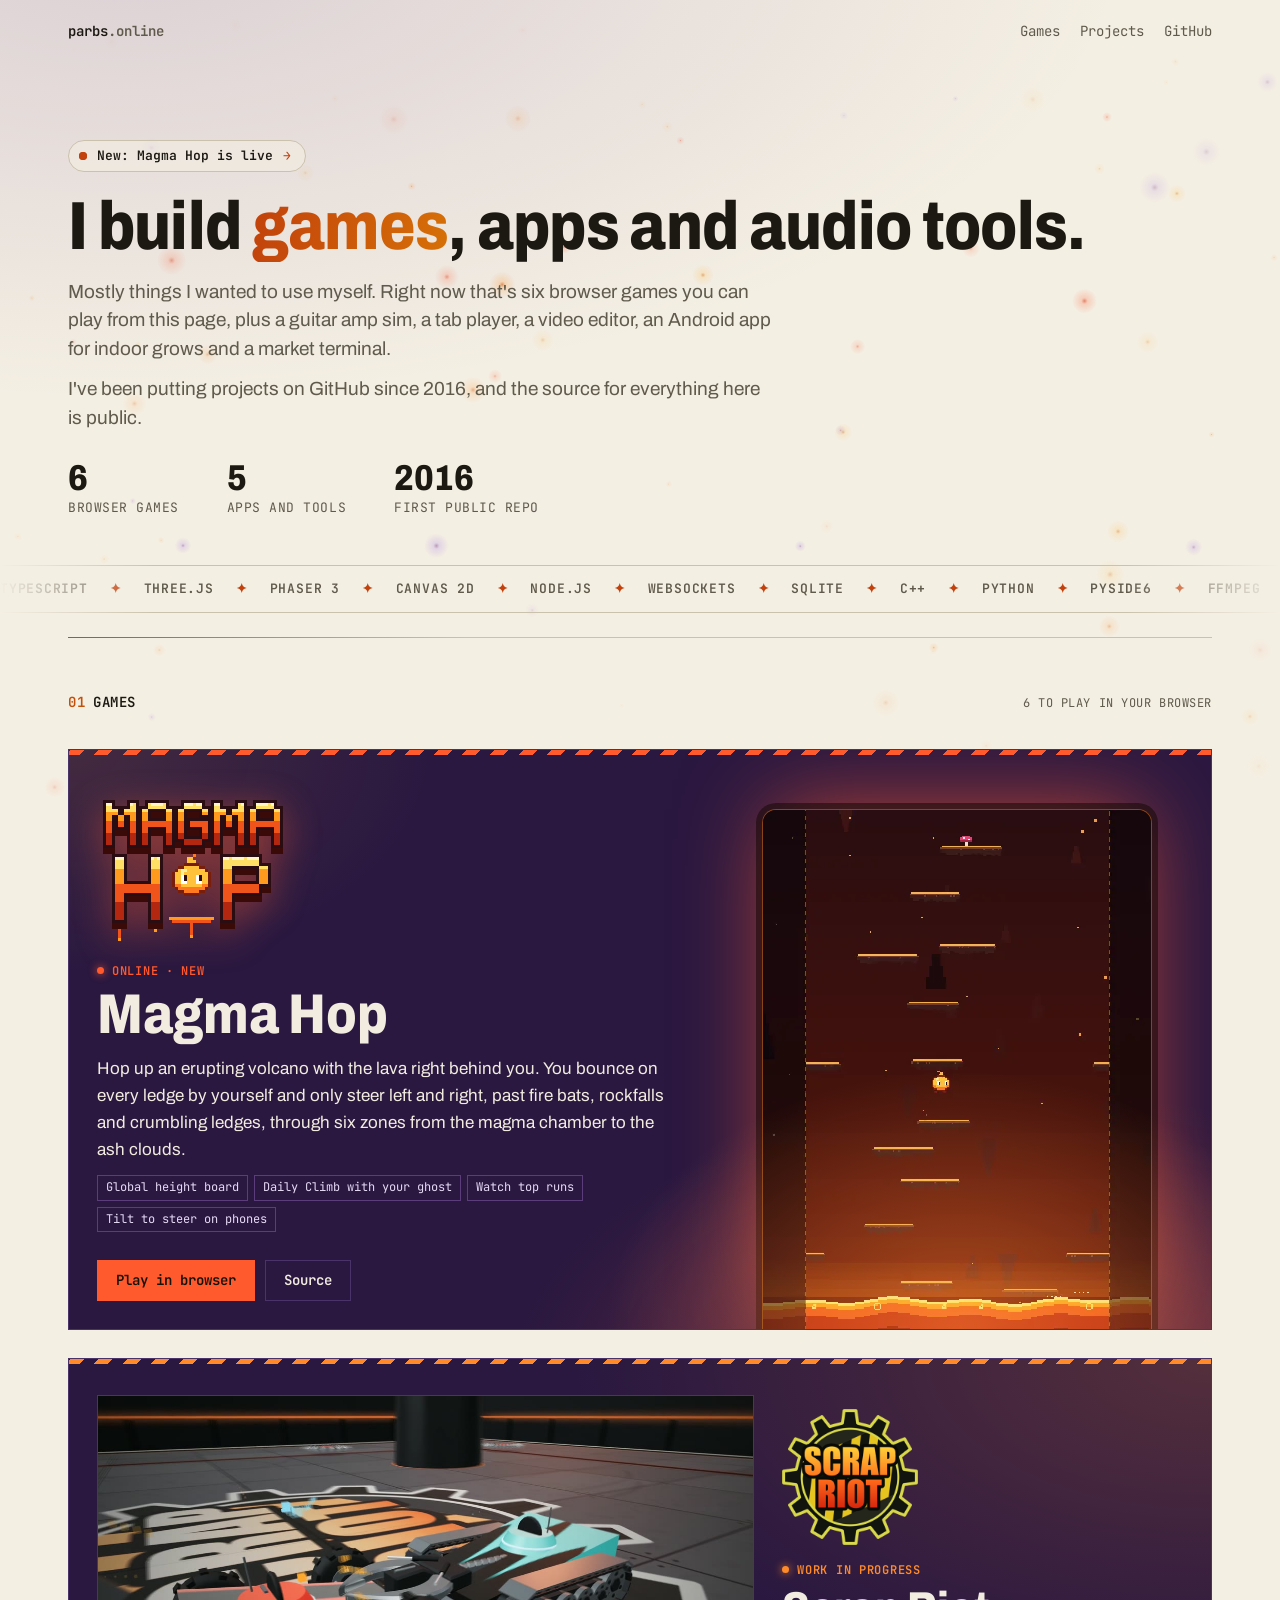
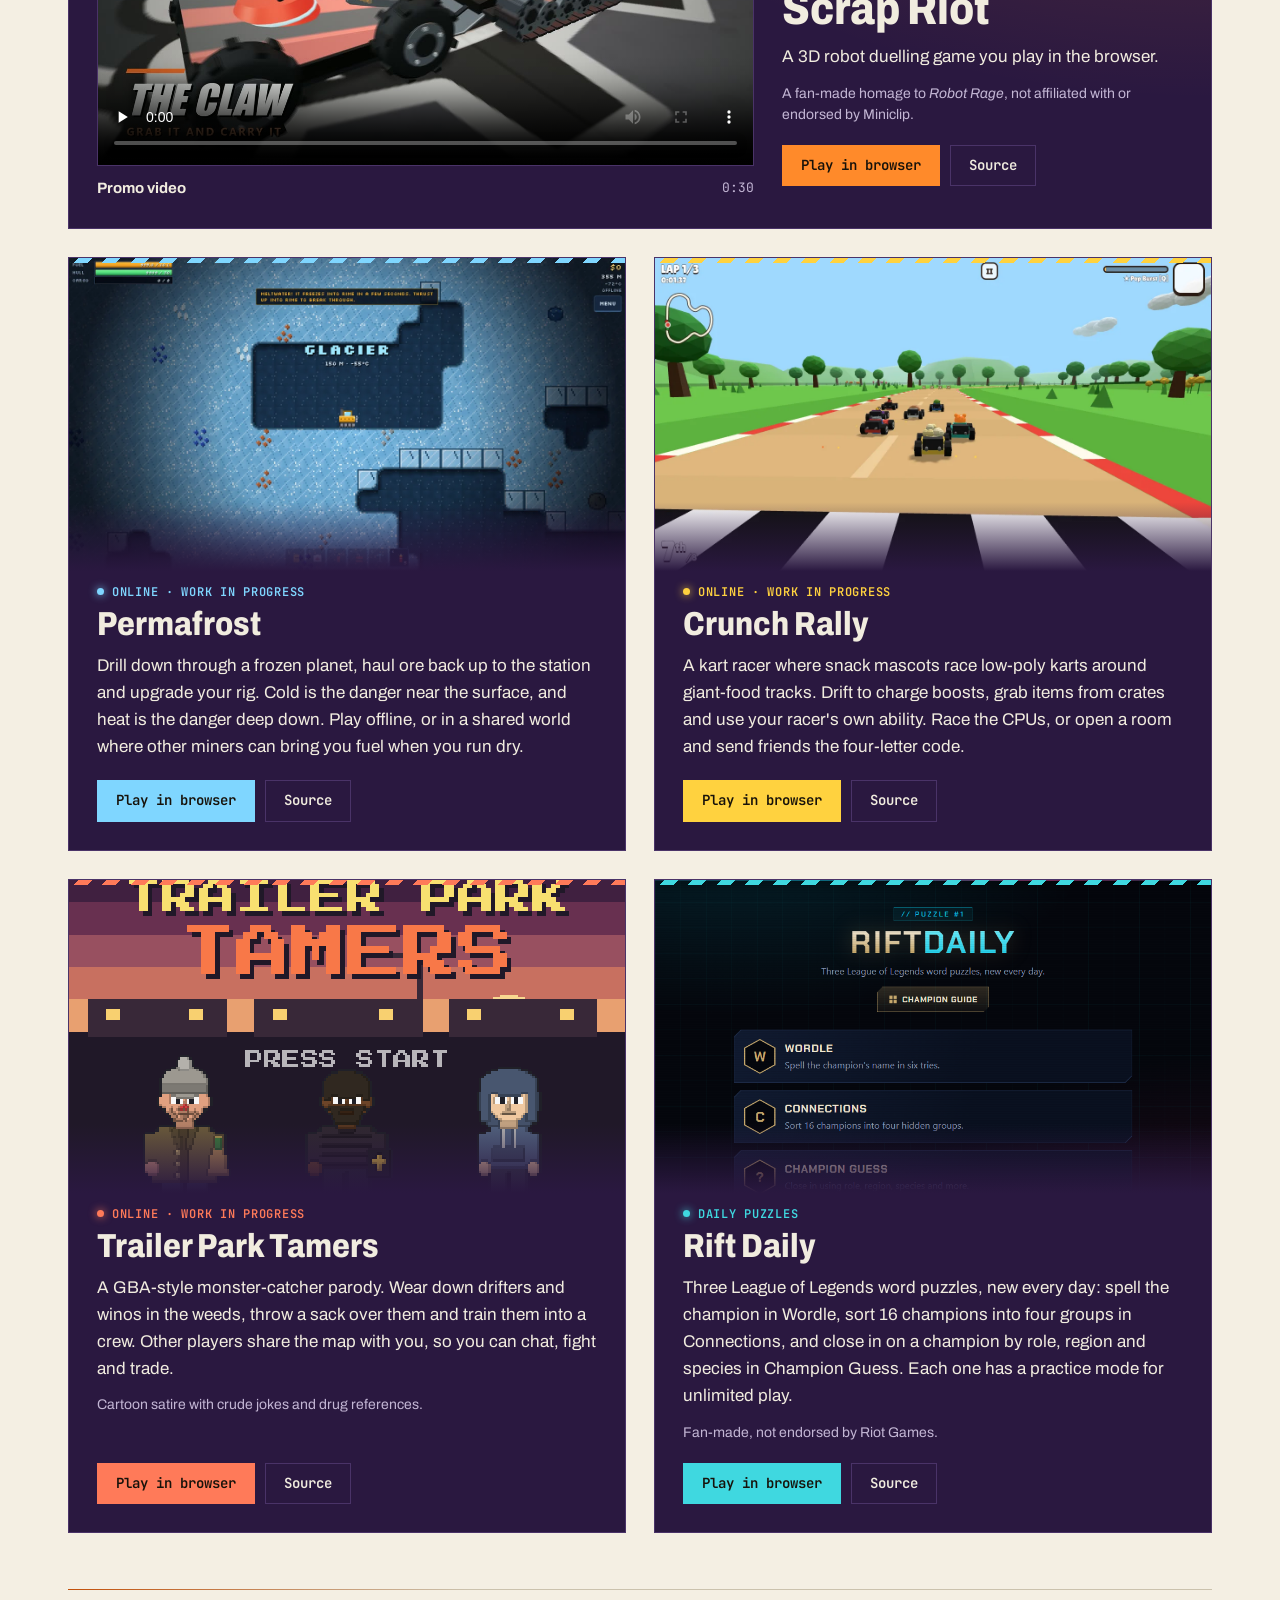
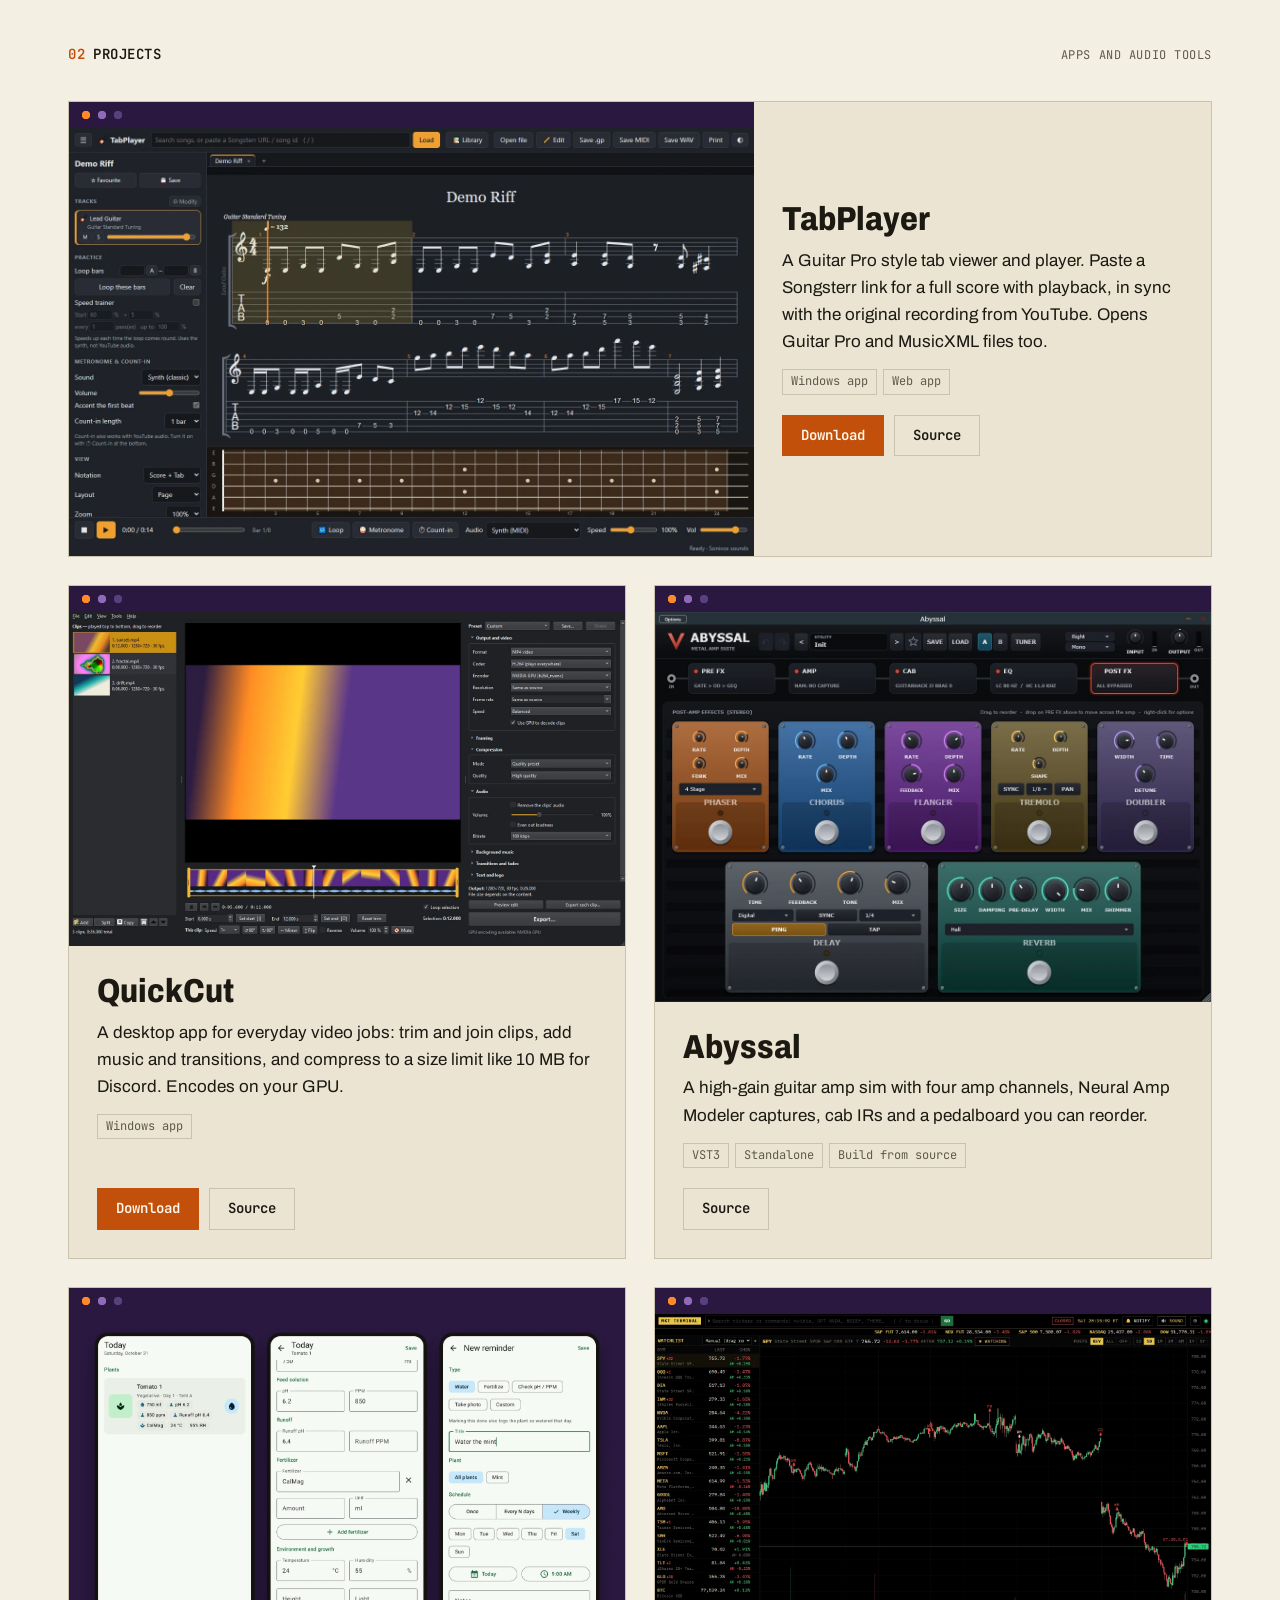
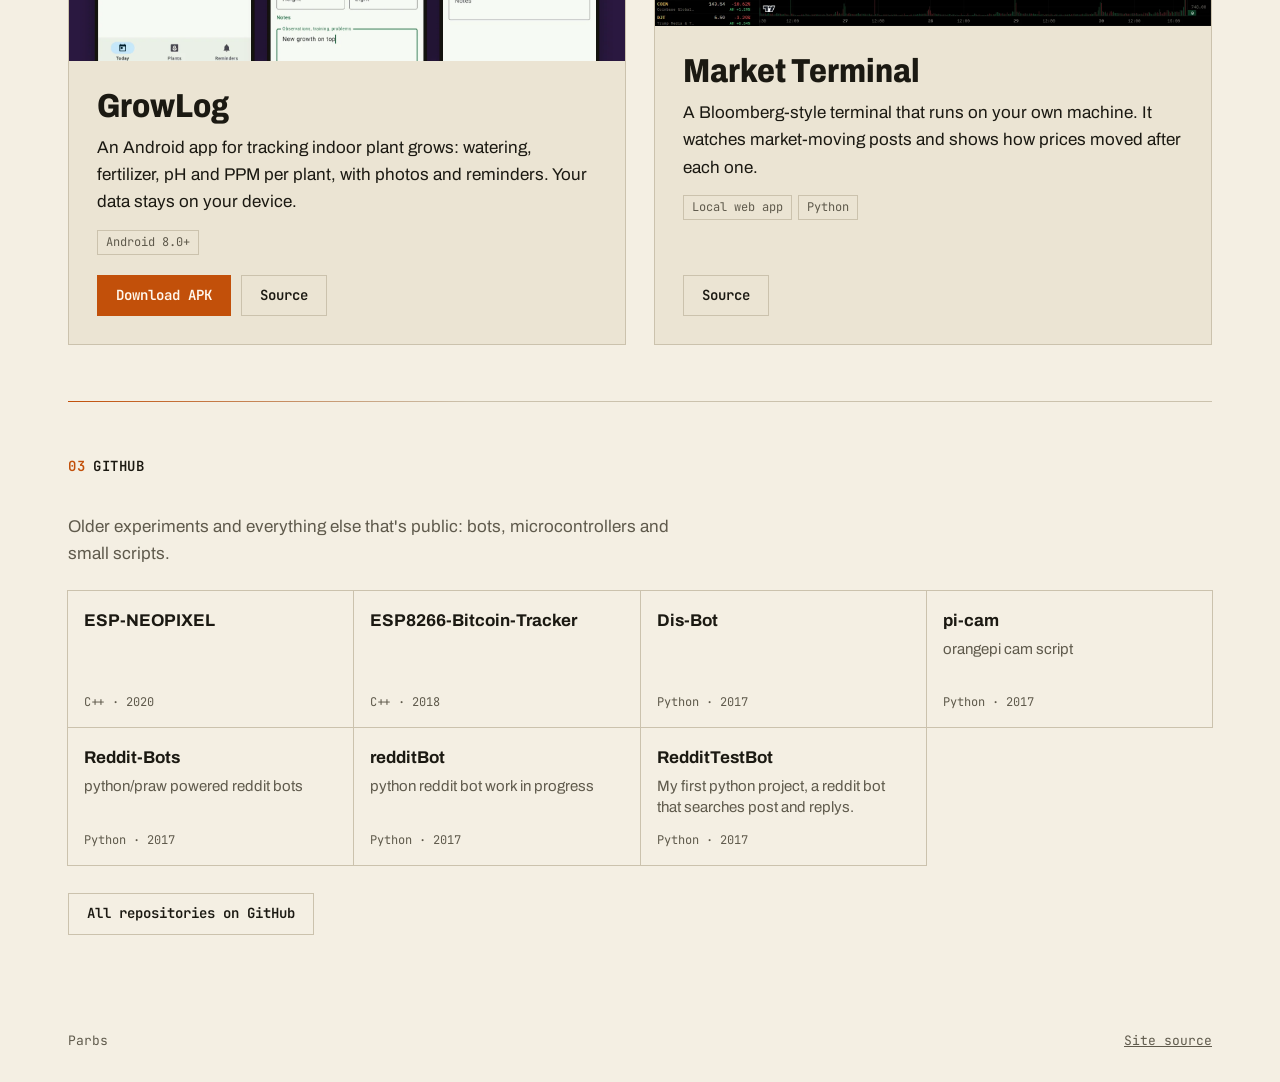
==== site/index.html @ 8ea0af1a "Lead with Magma Hop and add a motion layer across the site Magma Hop is now the wide lead card, with" ====
<!doctype html>
<html lang="en">
<head>
  <meta charset="utf-8">
  <meta name="viewport" content="width=device-width, initial-scale=1">
  <title>Parbs</title>
  <meta name="description" content="Games, apps and audio tools by Parbs, with the source on GitHub.">
  <link rel="canonical" href="https://parbs.online/">
  <meta property="og:title" content="Parbs">
  <meta property="og:description" content="Games, apps and audio tools, with the source on GitHub.">
  <meta property="og:url" content="https://parbs.online/">
  <meta property="og:type" content="website">
  <meta name="theme-color" content="#14130f">
  <link rel="icon" href="favicon.svg" type="image/svg+xml">
  <link rel="preconnect" href="https://fonts.googleapis.com">
  <link rel="preconnect" href="https://fonts.gstatic.com" crossorigin>
  <link rel="stylesheet" href="https://fonts.googleapis.com/css2?family=Archivo:wdth,wght@75..125,400..900&family=JetBrains+Mono:wght@400;600&display=swap">
  <link rel="stylesheet" href="styles.css?v=8">
</head>
<body>
  <a class="skip" href="#main">Skip to content</a>
  <div class="progress" aria-hidden="true"></div>
  <canvas class="embers" aria-hidden="true"></canvas>

  <header class="top">
    <div class="top-in">
      <a class="wordmark" href="#main">parbs<span>.online</span></a>
      <nav aria-label="Sections">
        <a href="#games">Games</a>
        <a href="#projects">Projects</a>
        <a href="#github">GitHub</a>
      </nav>
    </div>
  </header>

  <main id="main">
    <section class="hero">
      <a class="eyebrow" href="#magma-hop"><span class="pulse"></span>New: Magma Hop is live <span class="arrow">&rarr;</span></a>
      <h1 class="split">I build <em>games</em>, apps and audio tools.</h1>
      <p>Mostly things I wanted to use myself. Right now that's six browser games you can play from this page, plus a guitar amp sim, a tab player, a video editor, an Android app for indoor grows and a market terminal.</p>
      <p>I've been putting projects on GitHub since 2016, and the source for everything here is public.</p>
      <ul class="stats">
        <li><b data-count="6">6</b> browser games</li>
        <li><b data-count="5">5</b> apps and tools</li>
        <li><b data-count="2016" data-from="2006">2016</b> first public repo</li>
      </ul>
    </section>

    <div class="marquee" aria-hidden="true">
      <div class="track">
        <span>TypeScript</span><span>Three.js</span><span>Phaser 3</span><span>Canvas 2D</span><span>Node.js</span><span>WebSockets</span><span>SQLite</span><span>C++</span><span>Python</span><span>PySide6</span><span>FFmpeg</span><span>Kotlin</span><span>Android</span><span>Docker</span>
        <span>TypeScript</span><span>Three.js</span><span>Phaser 3</span><span>Canvas 2D</span><span>Node.js</span><span>WebSockets</span><span>SQLite</span><span>C++</span><span>Python</span><span>PySide6</span><span>FFmpeg</span><span>Kotlin</span><span>Android</span><span>Docker</span>
      </div>
    </div>

    <section id="games" class="section">
      <h2 class="label"><span>01</span> Games <small>6 to play in your browser</small></h2>

      <div class="game-grid">
        <article id="magma-hop" class="game feature lead" style="--c: #ff5a2e">
          <div class="game-body">
            <img class="feature-logo pixel" src="assets/magma-hop-logo.png?v=1" width="64" height="50" alt="Magma Hop logo">
            <p class="tag">Online · New</p>
            <h3>Magma Hop</h3>
            <p>Hop up an erupting volcano with the lava right behind you. You bounce on every ledge by yourself and only steer left and right, past fire bats, rockfalls and crumbling ledges, through six zones from the magma chamber to the ash clouds.</p>
            <ul class="chips"><li>Global height board</li><li>Daily Climb with your ghost</li><li>Watch top runs</li><li>Tilt to steer on phones</li></ul>
            <div class="actions">
              <a class="button primary" href="https://magmahop.parbs.online/">Play in browser</a>
              <a class="button" href="https://github.com/nparbs/magma-hop">Source</a>
            </div>
          </div>
          <a class="stage" href="https://magmahop.parbs.online/" tabindex="-1" aria-hidden="true">
            <video class="pixel" muted loop playsinline autoplay preload="metadata" poster="assets/magma-hop-loop-poster.webp?v=1" width="540" height="720">
              <source src="assets/magma-hop-loop.mp4?v=1" type="video/mp4">
            </video>
            <i></i><i></i><i></i><i></i><i></i><i></i><i></i><i></i>
            <span class="play">Play</span>
          </a>
        </article>

        <article class="game feature alt" style="--c: #ff8a2a">
          <figure class="video">
            <video controls preload="none" playsinline poster="assets/scrap-riot-trailer-poster.jpg?v=3" width="1280" height="720">
              <source src="assets/scrap-riot-trailer.mp4?v=3" type="video/mp4">
              <a href="assets/scrap-riot-trailer.mp4?v=3">Download the Scrap Riot promo video</a>
            </video>
            <figcaption><strong>Promo video</strong> <span>0:30</span></figcaption>
          </figure>
          <div class="game-body">
            <img class="feature-logo" src="assets/scrap-riot-logo.png" width="360" height="360" alt="Scrap Riot logo">
            <p class="tag">Work in progress</p>
            <h3>Scrap Riot</h3>
            <p>A 3D robot duelling game you play in the browser.</p>
            <p class="note">A fan-made homage to <em>Robot Rage</em>, not affiliated with or endorsed by Miniclip.</p>
            <div class="actions">
              <a class="button primary" href="https://nparbs.github.io/scrap-riot/">Play in browser</a>
              <a class="button" href="https://github.com/nparbs/scrap-riot">Source</a>
            </div>
          </div>
        </article>

        <article class="game" style="--c: #7fd6ff">
          <a class="game-shot" href="https://permafrost.parbs.online/" tabindex="-1" aria-hidden="true">
            <img src="assets/permafrost.webp?v=1" width="1280" height="720" loading="lazy" alt="Permafrost: a small yellow drilling rig in a tunnel it has cut through blue glacier ice, with ore deposits and cracked ice blocks around it.">
            <span class="play">Play</span>
          </a>
          <div class="game-body">
            <p class="tag">Online · Work in progress</p>
            <h3>Permafrost</h3>
            <p>Drill down through a frozen planet, haul ore back up to the station and upgrade your rig. Cold is the danger near the surface, and heat is the danger deep down. Play offline, or in a shared world where other miners can bring you fuel when you run dry.</p>
            <div class="actions">
              <a class="button primary" href="https://permafrost.parbs.online/">Play in browser</a>
              <a class="button" href="https://github.com/nparbs/permafrost">Source</a>
            </div>
          </div>
        </article>

        <article class="game" style="--c: #ffd23f">
          <a class="game-shot" href="https://crunch.parbs.online/" tabindex="-1" aria-hidden="true">
            <img src="assets/crunch-rally.webp?v=1" width="1280" height="720" loading="lazy" alt="Crunch Rally: low-poly karts driven by snack mascots leaving the start line on a track through a green park.">
            <span class="play">Play</span>
          </a>
          <div class="game-body">
            <p class="tag">Online · Work in progress</p>
            <h3>Crunch Rally</h3>
            <p>A kart racer where snack mascots race low-poly karts around giant-food tracks. Drift to charge boosts, grab items from crates and use your racer's own ability. Race the CPUs, or open a room and send friends the four-letter code.</p>
            <div class="actions">
              <a class="button primary" href="https://crunch.parbs.online/">Play in browser</a>
              <a class="button" href="https://github.com/nparbs/crunch-rally">Source</a>
            </div>
          </div>
        </article>

        <article class="game" style="--c: #ff7a59">
          <a class="game-shot" href="https://tpt.parbs.online/" tabindex="-1" aria-hidden="true">
            <img class="pixel" src="assets/trailer-park-tamers.png?v=1" width="960" height="592" loading="lazy" alt="Trailer Park Tamers title screen: pixel-art lettering over a row of trailers at sunset, with three drifters standing below.">
            <span class="play">Play</span>
          </a>
          <div class="game-body">
            <p class="tag">Online · Work in progress</p>
            <h3>Trailer Park Tamers</h3>
            <p>A GBA-style monster-catcher parody. Wear down drifters and winos in the weeds, throw a sack over them and train them into a crew. Other players share the map with you, so you can chat, fight and trade.</p>
            <p class="note">Cartoon satire with crude jokes and drug references.</p>
            <div class="actions">
              <a class="button primary" href="https://tpt.parbs.online/">Play in browser</a>
              <a class="button" href="https://github.com/nparbs/trailer-park-tamers">Source</a>
            </div>
          </div>
        </article>

        <article class="game" style="--c: #3fd8e0">
          <a class="game-shot" href="https://lol.parbs.online/" tabindex="-1" aria-hidden="true">
            <img src="assets/rift-daily.png?v=1" width="960" height="640" loading="lazy" alt="Rift Daily home screen: gold and cyan Rift Daily title above three cards for Wordle, Connections and Champion Guess.">
            <span class="play">Play</span>
          </a>
          <div class="game-body">
            <p class="tag">Daily puzzles</p>
            <h3>Rift Daily</h3>
            <p>Three League of Legends word puzzles, new every day: spell the champion in Wordle, sort 16 champions into four groups in Connections, and close in on a champion by role, region and species in Champion Guess. Each one has a practice mode for unlimited play.</p>
            <p class="note">Fan-made, not endorsed by Riot Games.</p>
            <div class="actions">
              <a class="button primary" href="https://lol.parbs.online/">Play in browser</a>
              <a class="button" href="https://github.com/nparbs/rift-daily">Source</a>
            </div>
          </div>
        </article>
      </div>
    </section>

    <section id="projects" class="section">
      <h2 class="label"><span>02</span> Projects <small>Apps and audio tools</small></h2>

      <div class="project-grid">
        <article class="project feature">
          <div class="project-media">
            <img src="assets/tabplayer.webp" width="1440" height="900" loading="lazy" alt="TabPlayer showing a riff as standard notation and tablature, with practice controls and a fretboard.">
          </div>
          <div class="project-body">
            <h3>TabPlayer</h3>
            <p>A Guitar Pro style tab viewer and player. Paste a Songsterr link for a full score with playback, in sync with the original recording from YouTube. Opens Guitar Pro and MusicXML files too.</p>
            <ul class="chips"><li>Windows app</li><li>Web app</li></ul>
            <div class="actions">
              <a class="button primary" href="https://github.com/nparbs/tabplayer/releases/latest">Download</a>
              <a class="button" href="https://github.com/nparbs/tabplayer">Source</a>
            </div>
          </div>
        </article>

        <article class="project">
          <div class="project-media">
            <img src="assets/quickcut.webp" width="1500" height="900" loading="lazy" alt="QuickCut with three clips, a video preview, a filmstrip timeline with audio waveform, and export settings.">
          </div>
          <div class="project-body">
            <h3>QuickCut</h3>
            <p>A desktop app for everyday video jobs: trim and join clips, add music and transitions, and compress to a size limit like 10 MB for Discord. Encodes on your GPU.</p>
            <ul class="chips"><li>Windows app</li></ul>
            <div class="actions">
              <a class="button primary" href="https://github.com/nparbs/QuickCut/releases/latest">Download</a>
              <a class="button" href="https://github.com/nparbs/QuickCut">Source</a>
            </div>
          </div>
        </article>

        <article class="project">
          <div class="project-media">
            <img src="assets/abyssal.webp" width="1182" height="828" loading="lazy" alt="Abyssal's post-amp effects page, with colorful pedals for phaser, chorus, flanger, tremolo, doubler, delay and reverb.">
          </div>
          <div class="project-body">
            <h3>Abyssal</h3>
            <p>A high-gain guitar amp sim with four amp channels, Neural Amp Modeler captures, cab IRs and a pedalboard you can reorder.</p>
            <ul class="chips"><li>VST3</li><li>Standalone</li><li>Build from source</li></ul>
            <div class="actions">
              <a class="button" href="https://github.com/nparbs/Abyssal">Source</a>
            </div>
          </div>
        </article>

        <article class="project">
          <div class="project-media">
            <img src="assets/growlog.webp" width="1600" height="1000" loading="lazy" alt="Three GrowLog screens: today's plants, a daily log with pH, PPM and fertilizer, and a new reminder.">
          </div>
          <div class="project-body">
            <h3>GrowLog</h3>
            <p>An Android app for tracking indoor plant grows: watering, fertilizer, pH and PPM per plant, with photos and reminders. Your data stays on your device.</p>
            <ul class="chips"><li>Android 8.0+</li></ul>
            <div class="actions">
              <a class="button primary" href="https://github.com/nparbs/GrowLog/releases/latest">Download APK</a>
              <a class="button" href="https://github.com/nparbs/GrowLog">Source</a>
            </div>
          </div>
        </article>

        <article class="project">
          <div class="project-media">
            <img src="assets/market-terminal.webp" width="1600" height="900" loading="lazy" alt="Market Terminal with a watchlist of live quotes beside a candlestick chart marked where market-moving posts landed.">
          </div>
          <div class="project-body">
            <h3>Market Terminal</h3>
            <p>A Bloomberg-style terminal that runs on your own machine. It watches market-moving posts and shows how prices moved after each one.</p>
            <ul class="chips"><li>Local web app</li><li>Python</li></ul>
            <div class="actions">
              <a class="button" href="https://github.com/nparbs/market-terminal">Source</a>
            </div>
          </div>
        </article>
      </div>
    </section>

    <section id="github" class="section">
      <h2 class="label"><span>03</span> GitHub</h2>
      <p class="intro">Older experiments and everything else that's public: bots, microcontrollers and small scripts.</p>
      <ul class="repos" id="repos"></ul>
      <a class="button" href="https://github.com/nparbs">All repositories on GitHub</a>
    </section>
  </main>

  <footer class="bottom">
    <span>Parbs</span>
    <a href="https://github.com/nparbs/parbs.online">Site source</a>
  </footer>

  <script src="main.js?v=3" defer></script>
</body>
</html>
---- site/styles.css ----
:root {
  color-scheme: dark;
  --bg: #14130f;
  --surface: #1e1c17;
  --line: #38342b;
  --text: #f1ecdf;
  --muted: #a9a292;
  --accent: #ff8a2a;
  --on-accent: #17120a;
  --purple: #2a1840;
  --purple-tint: #241533;
  --purple-glow: rgba(88, 44, 135, 0.34);
  --hot-1: #ff5a2e;
  --hot-2: #ffb13d;
  --header-bg: rgba(20, 19, 15, 0.72);
  --gutter: clamp(16px, 4vw, 48px);
  --pad: clamp(18px, 2.4vw, 28px);
  --ease-out: cubic-bezier(0.2, 0.7, 0.2, 1);
  --mono: 'JetBrains Mono', ui-monospace, Consolas, monospace;
}

@media (prefers-color-scheme: light) {
  :root {
    color-scheme: light;
    --bg: #f4efe3;
    --surface: #ebe4d3;
    --line: #cbc2ad;
    --text: #1b1912;
    --muted: #5f5a4c;
    --accent: #c2500a;
    --on-accent: #fff8ee;
    --purple-tint: #eadff3;
    --purple-glow: rgba(88, 44, 135, 0.16);
    --hot-1: #c2410c;
    --hot-2: #d97706;
    --header-bg: rgba(244, 239, 227, 0.78);
  }
}

*, *::before, *::after { box-sizing: border-box; }

html { scroll-behavior: smooth; scroll-padding-top: 72px; }

body {
  margin: 0;
  overflow-x: clip;
  background: radial-gradient(1000px 460px at 10% -60px, var(--purple-glow), transparent) no-repeat var(--bg);
  color: var(--text);
  font: 400 1.0625rem/1.6 Archivo, system-ui, sans-serif;
}

::selection { background: #582c87; color: #fff; }

img, video { display: block; max-width: 100%; height: auto; }
.pixel { image-rendering: pixelated; }

a { color: inherit; }

:focus-visible { outline: 2px solid var(--accent); outline-offset: 3px; }

.skip {
  position: absolute;
  z-index: 100;
  left: -999px;
  top: 8px;
  padding: 8px 12px;
  background: var(--accent);
  color: var(--on-accent);
}
.skip:focus { left: 8px; }

.top-in, main, .bottom {
  position: relative;
  max-width: 1240px;
  margin-inline: auto;
  padding-inline: var(--gutter);
}

/* Reading progress along the very top (main.js sets --p). */
.progress {
  position: fixed;
  inset: 0 0 auto;
  z-index: 60;
  height: 3px;
  background: linear-gradient(90deg, var(--purple-glow), var(--hot-1), var(--hot-2));
  transform: scaleX(var(--p, 0));
  transform-origin: left;
  pointer-events: none;
}

/* Rising embers behind the top of the page (drawn by main.js). */
.embers {
  position: absolute;
  inset: 0 0 auto;
  width: 100%;
  height: min(100vh, 980px);
  pointer-events: none;
  -webkit-mask-image: linear-gradient(#000 50%, transparent);
  mask-image: linear-gradient(#000 50%, transparent);
}

/* Header sticks and frosts over once you scroll (main.js adds .scrolled). */
.top {
  position: sticky;
  top: 0;
  z-index: 50;
  border-bottom: 1px solid transparent;
  transition: background-color 0.3s ease, border-color 0.3s ease;
}
.top.scrolled {
  background: var(--header-bg);
  border-bottom-color: var(--line);
  -webkit-backdrop-filter: blur(14px) saturate(1.4);
  backdrop-filter: blur(14px) saturate(1.4);
}
.top-in {
  display: flex;
  flex-wrap: wrap;
  align-items: baseline;
  justify-content: space-between;
  gap: 8px 24px;
  padding-block: 20px;
  font-family: var(--mono);
  font-size: 0.875rem;
  transition: padding 0.3s ease;
}
.top.scrolled .top-in { padding-block: 12px; }

.wordmark { font-weight: 600; text-decoration: none; }
.wordmark span { color: var(--muted); }

.top nav { display: flex; flex-wrap: wrap; gap: 4px 20px; }
.top nav a { position: relative; color: var(--muted); text-decoration: none; transition: color 0.2s ease; }
.top nav a::after {
  content: '';
  position: absolute;
  inset: auto 0 -4px;
  height: 2px;
  background: var(--accent);
  transform: scaleX(0);
  transform-origin: left;
  transition: transform 0.35s var(--ease-out);
}
.top nav a:hover, .top nav a.active { color: var(--text); }
.top nav a:hover::after, .top nav a.active::after { transform: scaleX(1); }

/* Hero */
.hero { padding-block: clamp(32px, 6vw, 80px) clamp(28px, 4vw, 48px); }

.eyebrow {
  display: inline-flex;
  align-items: center;
  gap: 10px;
  margin-bottom: 20px;
  padding: 6px 14px 6px 10px;
  border: 1px solid var(--line);
  border-radius: 999px;
  background: color-mix(in srgb, var(--bg) 60%, transparent);
  font: 600 0.8125rem/1.4 var(--mono);
  text-decoration: none;
  transition: border-color 0.2s ease, transform 0.2s ease;
}
.eyebrow:hover { border-color: var(--hot-1); }
.eyebrow .arrow { display: inline-block; color: var(--hot-1); transition: transform 0.25s var(--ease-out); }
.eyebrow:hover .arrow { transform: translateX(4px); }
.pulse {
  position: relative;
  width: 8px;
  height: 8px;
  border-radius: 50%;
  background: var(--hot-1);
}
.pulse::after {
  content: '';
  position: absolute;
  inset: 0;
  border-radius: 50%;
  background: var(--hot-1);
  animation: ping 1.8s ease-out infinite;
}
@keyframes ping { to { transform: scale(3); opacity: 0; } }

.hero h1 {
  margin: 0 0 16px;
  font-size: clamp(2.25rem, 5.4vw, 4.25rem);
  font-weight: 800;
  font-stretch: 85%;
  line-height: 1.02;
  letter-spacing: -0.01em;
}
.hero h1 em, .hero h1 em .w {
  font-style: normal;
  background: linear-gradient(100deg, var(--hot-1), var(--hot-2) 40%, var(--hot-1) 60%, var(--hot-2)) 0 0 / 300% 100%;
  -webkit-background-clip: text;
  background-clip: text;
  color: transparent;
}
.hero h1 em { animation: shimmer 7s linear infinite; }
.hero h1 em:has(.w) { background: none; animation: none; }
@keyframes shimmer { to { background-position: -300% 0; } }

/* main.js wraps each word of .split in a .w span so they rise in one by one. */
.split .w {
  display: inline-block;
  animation: word-in 0.9s var(--ease-out) calc(var(--i) * 70ms + 80ms) backwards;
}
.split em .w {
  animation:
    word-in 0.9s var(--ease-out) calc(var(--i) * 70ms + 80ms) backwards,
    shimmer 7s linear infinite;
}
@keyframes word-in {
  from { opacity: 0; transform: translateY(0.45em) rotate(3deg); filter: blur(10px); }
}

.hero p {
  max-width: 44rem;
  margin: 0 0 12px;
  color: var(--muted);
  font-size: 1.1875rem;
  line-height: 1.5;
}

.stats {
  display: flex;
  flex-wrap: wrap;
  gap: 12px clamp(20px, 4vw, 48px);
  margin: 28px 0 0;
  padding: 0;
  list-style: none;
  color: var(--muted);
  font: 400 0.8125rem/1.3 var(--mono);
  text-transform: uppercase;
  letter-spacing: 0.04em;
}
.stats b {
  display: block;
  margin-bottom: 4px;
  color: var(--text);
  font: 800 clamp(1.75rem, 3vw, 2.25rem)/1 Archivo, system-ui, sans-serif;
  font-stretch: 85%;
  font-variant-numeric: tabular-nums;
  letter-spacing: 0;
}

/* Tech ticker, full width under the hero. */
.marquee {
  width: 100vw;
  margin-left: calc(50% - 50vw);
  margin-bottom: clamp(8px, 2vw, 24px);
  overflow: hidden;
  border-block: 1px solid var(--line);
  -webkit-mask-image: linear-gradient(90deg, transparent, #000 12%, #000 88%, transparent);
  mask-image: linear-gradient(90deg, transparent, #000 12%, #000 88%, transparent);
}
.track {
  display: flex;
  width: max-content;
  animation: scroll-x 48s linear infinite;
}
.marquee:hover .track { animation-play-state: paused; }
.track span {
  padding: 14px 0;
  color: var(--muted);
  font: 600 0.8125rem/1.4 var(--mono);
  letter-spacing: 0.06em;
  text-transform: uppercase;
  white-space: nowrap;
}
.track span::after { content: '\2726'; margin-inline: 22px; color: var(--hot-1); }
@keyframes scroll-x { to { transform: translateX(-50%); } }

/* Sections: the top rule draws itself in. */
.section { position: relative; padding-block: clamp(32px, 5vw, 56px); }
.section::before {
  content: '';
  position: absolute;
  inset: 0 0 auto;
  height: 1px;
  background: linear-gradient(90deg, var(--accent), var(--line) 35%);
  transform-origin: left;
  transition: transform 1.1s var(--ease-out);
}
.section.pending::before { transform: scaleX(0); }

.label {
  display: flex;
  flex-wrap: wrap;
  align-items: baseline;
  gap: 4px 8px;
  margin: 0 0 clamp(24px, 3vw, 36px);
  font: 600 0.875rem/1.4 var(--mono);
  letter-spacing: 0.04em;
  text-transform: uppercase;
}
.label span { color: var(--accent); }
.label small {
  margin-left: auto;
  color: var(--muted);
  font-size: 0.75rem;
  font-weight: 400;
}

h3 {
  margin: 0 0 10px;
  font-size: clamp(1.625rem, 2.6vw, 2.25rem);
  font-weight: 800;
  font-stretch: 85%;
  line-height: 1.05;
}

.game-grid, .project-grid {
  display: grid;
  grid-template-columns: repeat(2, minmax(0, 1fr));
  gap: clamp(16px, 2.2vw, 28px);
}

/* Games: one card per game, each lit in its own color (--c, set inline). */
.game {
  /* Stays dark purple in both color schemes, so its colors are fixed here. */
  --text: #f1ecdf;
  --muted: #c3b6d4;
  --line: #4a3368;
  --accent: var(--c);
  --on-accent: #17120a;
  position: relative;
  display: flex;
  flex-direction: column;
  overflow: hidden;
  background: var(--purple);
  color: var(--text);
  border: 1px solid var(--line);
  transition: transform 0.35s var(--ease-out), border-color 0.25s ease, box-shadow 0.35s ease;
}
/* Hazard stripe along the top edge, in the game's color. It marches on hover. */
.game::before {
  content: '';
  position: absolute;
  top: 0;
  left: -29px;
  right: 0;
  z-index: 3;
  height: 5px;
  background: repeating-linear-gradient(-45deg, var(--c) 0 10px, transparent 10px 20px);
}
.game:hover::before { animation: march 0.9s linear infinite; }
@keyframes march { to { transform: translateX(28.28px); } }

/* Spotlight that follows the pointer (main.js sets --mx and --my). */
.game::after, .project::after {
  content: '';
  position: absolute;
  inset: 0;
  z-index: 2;
  background: radial-gradient(520px circle at var(--mx, 50%) var(--my, 0%), color-mix(in srgb, var(--accent) 16%, transparent), transparent 60%);
  opacity: 0;
  transition: opacity 0.4s ease;
  pointer-events: none;
}
.game:hover::after, .project:hover::after { opacity: 1; }

.game:hover, .game:focus-within {
  transform: translateY(-4px);
  border-color: var(--c);
  box-shadow: 0 30px 60px -30px var(--c);
}

.game-shot {
  position: relative;
  display: block;
  overflow: hidden;
  aspect-ratio: 16 / 9;
  background: #000;
}
.game-shot img {
  width: 100%;
  height: 100%;
  object-fit: cover;
  transition: transform 0.8s var(--ease-out), filter 0.5s ease;
}
.game:hover .game-shot img { transform: scale(1.06); filter: saturate(1.15); }
.game-shot::after {
  content: '';
  position: absolute;
  inset: 0;
  background: linear-gradient(transparent 78%, var(--purple));
}
.play {
  position: absolute;
  top: 50%;
  left: 50%;
  z-index: 4;
  padding: 10px 20px;
  background: var(--c);
  color: var(--on-accent);
  font: 600 0.875rem/1.4 var(--mono);
  letter-spacing: 0.08em;
  text-transform: uppercase;
  box-shadow: 0 10px 30px -6px var(--c);
  opacity: 0;
  transform: translate(-50%, -30%) scale(0.92);
  transition: opacity 0.25s ease, transform 0.35s var(--ease-out);
}
.play::before { content: '\25B6\FE0E\00A0\00A0'; }
.game-shot:hover .play, .stage:hover .play { opacity: 1; transform: translate(-50%, -50%) scale(1); }

.game-body {
  position: relative;
  z-index: 3;
  display: flex;
  flex: 1;
  flex-direction: column;
  padding: 12px var(--pad) var(--pad);
}
.game-body p { margin: 0 0 12px; }
.game-body .tag {
  margin-bottom: 6px;
  color: var(--c);
  font: 600 0.75rem/1.5 var(--mono);
  letter-spacing: 0.06em;
  text-transform: uppercase;
}
.game-body .tag::before {
  content: '';
  display: inline-block;
  width: 7px;
  height: 7px;
  margin-right: 8px;
  border-radius: 50%;
  background: var(--c);
  box-shadow: 0 0 8px var(--c);
  vertical-align: 1px;
  animation: glow 2.4s ease-in-out infinite;
}
@keyframes glow { 50% { box-shadow: 0 0 16px 2px var(--c); } }
.game-body .note { color: var(--muted); font-size: 0.875rem; line-height: 1.5; }
.game-body .actions { margin-top: auto; padding-top: 8px; }

/* Wide cards. */
.game.feature, .project.feature { grid-column: 1 / -1; }
.game.feature {
  display: grid;
  grid-template-columns: minmax(0, 2fr) minmax(0, 3fr);
  align-items: center;
}
.game.feature .game-body { padding-top: calc(var(--pad) + 8px); }
.game.feature h3 { font-size: clamp(2rem, 3.6vw, 3rem); }
.feature-logo { width: clamp(96px, 11vw, 136px); margin-bottom: 16px; }

/* Scrap Riot: trailer on the left, text on the right. */
.game.feature.alt {
  grid-template-columns: minmax(0, 3fr) minmax(0, 2fr);
  background: radial-gradient(640px 340px at 100% 0%, rgba(255, 138, 42, 0.2), transparent) var(--purple);
}
.feature.alt .video { padding: calc(var(--pad) + 8px) 0 var(--pad) var(--pad); }

/* Magma Hop leads: text on the left, the live loop in a lava-lit shaft on the right. */
.game.lead {
  grid-template-columns: minmax(0, 1.25fr) minmax(0, 1fr);
  align-items: stretch;
  background:
    radial-gradient(760px 420px at 85% 110%, rgba(255, 90, 46, 0.32), transparent 70%),
    radial-gradient(520px 320px at 0% 0%, rgba(255, 177, 61, 0.12), transparent 70%),
    var(--purple);
}
.game.lead .game-body { justify-content: center; padding-block: calc(var(--pad) + 16px) var(--pad); }
.game.lead h3 { font-size: clamp(2.25rem, 4.4vw, 3.5rem); }
.game.lead .feature-logo {
  width: 192px;
  margin-bottom: 18px;
  filter: drop-shadow(0 8px 18px rgba(255, 90, 46, 0.45));
  animation: hop 2.6s cubic-bezier(0.45, 0, 0.55, 1) infinite;
}
@keyframes hop {
  0%, 100% { transform: translateY(0); }
  45% { transform: translateY(-8px); }
  55% { transform: translateY(-8px); }
}
.game.lead .chips li { border-color: #5b3d7c; color: #e6d9f5; }

.stage {
  position: relative;
  display: flex;
  align-items: flex-end;
  justify-content: center;
  min-height: 100%;
  padding: calc(var(--pad) + 12px) var(--pad) 0;
  text-decoration: none;
}
.stage video {
  position: relative;
  z-index: 1;
  width: min(100%, 390px);
  aspect-ratio: 3 / 4;
  object-fit: cover;
  background: #2a0d07;
  border: 1px solid rgba(255, 138, 42, 0.45);
  border-bottom: 0;
  border-radius: 14px 14px 0 0;
  box-shadow: 0 0 0 6px rgba(20, 8, 4, 0.55), 0 -10px 90px -10px rgba(255, 90, 46, 0.7);
  transition: transform 0.6s var(--ease-out);
}
.game.lead:hover .stage video { transform: translateY(-6px); }
/* Lava glow breathing at the bottom of the shaft. */
.stage::after {
  content: '';
  position: absolute;
  inset: auto -20% 0;
  z-index: 2;
  height: 45%;
  background: radial-gradient(ellipse at 50% 100%, rgba(255, 110, 40, 0.55), transparent 70%);
  mix-blend-mode: screen;
  animation: breathe 3.2s ease-in-out infinite alternate;
  pointer-events: none;
}
@keyframes breathe { from { opacity: 0.55; transform: scaleY(0.9); } to { opacity: 1; transform: scaleY(1.1); } }
/* Sparks drifting up the shaft. */
.stage i {
  position: absolute;
  bottom: -10px;
  left: var(--x);
  z-index: 3;
  width: 4px;
  height: 4px;
  background: var(--hot-2);
  box-shadow: 0 0 8px 2px rgba(255, 120, 40, 0.8);
  opacity: 0;
  animation: spark var(--t) linear var(--d) infinite;
  pointer-events: none;
}
.stage i:nth-of-type(1) { --x: 12%; --t: 5s;   --d: 0s; }
.stage i:nth-of-type(2) { --x: 26%; --t: 6.5s; --d: 1.2s; }
.stage i:nth-of-type(3) { --x: 38%; --t: 4.6s; --d: 2.6s; }
.stage i:nth-of-type(4) { --x: 52%; --t: 7s;   --d: 0.6s; }
.stage i:nth-of-type(5) { --x: 63%; --t: 5.4s; --d: 3.4s; }
.stage i:nth-of-type(6) { --x: 74%; --t: 6s;   --d: 1.9s; }
.stage i:nth-of-type(7) { --x: 86%; --t: 4.8s; --d: 4.1s; }
.stage i:nth-of-type(8) { --x: 94%; --t: 6.8s; --d: 2.2s; }
@keyframes spark {
  0% { opacity: 0; transform: translate(0, 0) scale(1); }
  10% { opacity: 1; }
  50% { transform: translate(14px, -45vh) scale(0.8); }
  100% { opacity: 0; transform: translate(-10px, -90vh) scale(0.4); }
}
.game.lead .play { top: 45%; }

.video { margin: 0; padding: calc(var(--pad) + 8px) var(--pad) var(--pad) 0; position: relative; z-index: 3; }
.video video { width: 100%; background: #000; border: 1px solid var(--line); }
.video figcaption {
  display: flex;
  flex-wrap: wrap;
  justify-content: space-between;
  gap: 0 16px;
  padding-top: 10px;
  font-size: 0.9375rem;
}
.video figcaption span { color: var(--muted); font: 400 0.8125rem/1.8 var(--mono); }

.actions { display: flex; flex-wrap: wrap; gap: 10px; }

/* Buttons: a light sweeps across on hover. */
.button {
  position: relative;
  display: inline-block;
  overflow: hidden;
  padding: 10px 18px;
  border: 1px solid var(--line);
  font: 600 0.875rem/1.4 var(--mono);
  text-decoration: none;
  transition: border-color 0.15s ease, background-color 0.15s ease, transform 0.2s var(--ease-out), box-shadow 0.25s ease;
}
.button::after {
  content: '';
  position: absolute;
  inset: 0;
  background: linear-gradient(110deg, transparent 30%, rgba(255, 255, 255, 0.35) 50%, transparent 70%);
  transform: translateX(-110%);
  transition: transform 0.6s var(--ease-out);
  pointer-events: none;
}
.button:hover::after { transform: translateX(110%); }
.button:hover { border-color: var(--accent); }
.button:active { transform: translateY(1px) scale(0.98); }
.button.primary { border-color: var(--accent); background: var(--accent); color: var(--on-accent); }
.button.primary:hover { box-shadow: 0 10px 26px -10px var(--accent); }

/* Projects: screenshots sit in a small window frame. */
.project {
  position: relative;
  display: flex;
  flex-direction: column;
  overflow: hidden;
  background: var(--surface);
  border: 1px solid var(--line);
  transition: transform 0.35s var(--ease-out), border-color 0.25s ease, box-shadow 0.35s ease;
}
.project:hover, .project:focus-within {
  transform: translateY(-4px);
  border-color: var(--accent);
  box-shadow: 0 28px 56px -32px var(--accent);
}

.project-media { overflow: hidden; background: var(--purple); }
.project-media::before {
  content: '';
  display: block;
  height: 26px;
  background:
    radial-gradient(circle, #ff8a2a 4px, transparent 4.5px) 12px 50% / 10px 10px no-repeat,
    radial-gradient(circle, #8e6bb8 4px, transparent 4.5px) 28px 50% / 10px 10px no-repeat,
    radial-gradient(circle, #5a3f7d 4px, transparent 4.5px) 44px 50% / 10px 10px no-repeat;
}
.project-media img { width: 100%; transition: transform 0.8s var(--ease-out); }
.project:hover .project-media img { transform: scale(1.04); }

.project-body {
  position: relative;
  z-index: 3;
  display: flex;
  flex: 1;
  flex-direction: column;
  padding: var(--pad);
}
.project-body p { margin: 0 0 14px; }
.project-body .actions { margin-top: auto; }

.chips {
  display: flex;
  flex-wrap: wrap;
  gap: 6px;
  margin: 0 0 20px;
  padding: 0;
  list-style: none;
}
.chips li {
  padding: 2px 8px;
  border: 1px solid var(--line);
  color: var(--muted);
  font: 400 0.75rem/1.6 var(--mono);
}

.project.feature {
  display: grid;
  grid-template-columns: minmax(0, 3fr) minmax(0, 2fr);
  align-items: center;
}
.project.feature .project-media { align-self: stretch; }
.project.feature .project-body { flex: none; }

/* Things rise into place as they scroll into view (main.js adds these classes and --d). */
.reveal-wait { opacity: 0; }
.reveal-in { animation: rise 0.9s var(--ease-out) var(--d, 0ms) backwards; }
@keyframes rise {
  from { opacity: 0; transform: translateY(36px) scale(0.98); filter: blur(6px); }
}

.intro { max-width: 38rem; margin: 0 0 24px; color: var(--muted); }

.repos {
  display: grid;
  grid-template-columns: repeat(auto-fill, minmax(min(100%, 280px), 1fr));
  gap: 1px;
  margin: 0 0 28px;
  padding: 0;
  list-style: none;
}
.repos:empty { display: none; }

.repo { outline: 1px solid var(--line); }
.repo a {
  display: flex;
  flex-direction: column;
  height: 100%;
  min-height: 136px;
  padding: 16px;
  text-decoration: none;
  transition: background-color 0.2s ease;
}
.repo a:hover { background: var(--purple-tint); }
.repo strong { font-weight: 700; overflow-wrap: anywhere; transition: color 0.2s ease; }
.repo a:hover strong { color: var(--accent); }
.repo p { margin: 4px 0 12px; color: var(--muted); font-size: 0.9375rem; line-height: 1.45; }
.repo small { margin-top: auto; color: var(--muted); font: 400 0.75rem/1.5 var(--mono); }

.bottom {
  display: flex;
  flex-wrap: wrap;
  justify-content: space-between;
  gap: 8px 24px;
  padding-block: 32px;
  color: var(--muted);
  font: 400 0.8125rem/1.5 var(--mono);
}

@media (max-width: 800px) {
  .game-grid, .project-grid, .game.feature, .project.feature { grid-template-columns: minmax(0, 1fr); }
  .game.feature.alt, .game.lead { grid-template-columns: minmax(0, 1fr); }
  .video { padding: 0 var(--pad) var(--pad); }
  .feature.alt .video { padding: calc(var(--pad) + 8px) var(--pad) 0; }
  .game.lead .game-body { padding-top: calc(var(--pad) + 8px); }
  .game.lead .feature-logo { width: 128px; }
  .stage { order: -1; padding-top: calc(var(--pad) + 14px); }
  .stage video { width: min(78%, 320px); }
}

/* Touch screens have no hover, so show the Play badge on the lead loop. */
@media (hover: none) {
  .stage .play { opacity: 1; transform: translate(-50%, -50%); top: auto; bottom: 18px; }
}

@media (prefers-reduced-motion: reduce) {
  html { scroll-behavior: auto; }
  *, *::before, *::after { transition: none !important; animation: none !important; }
  .embers, .stage i { display: none; }
}
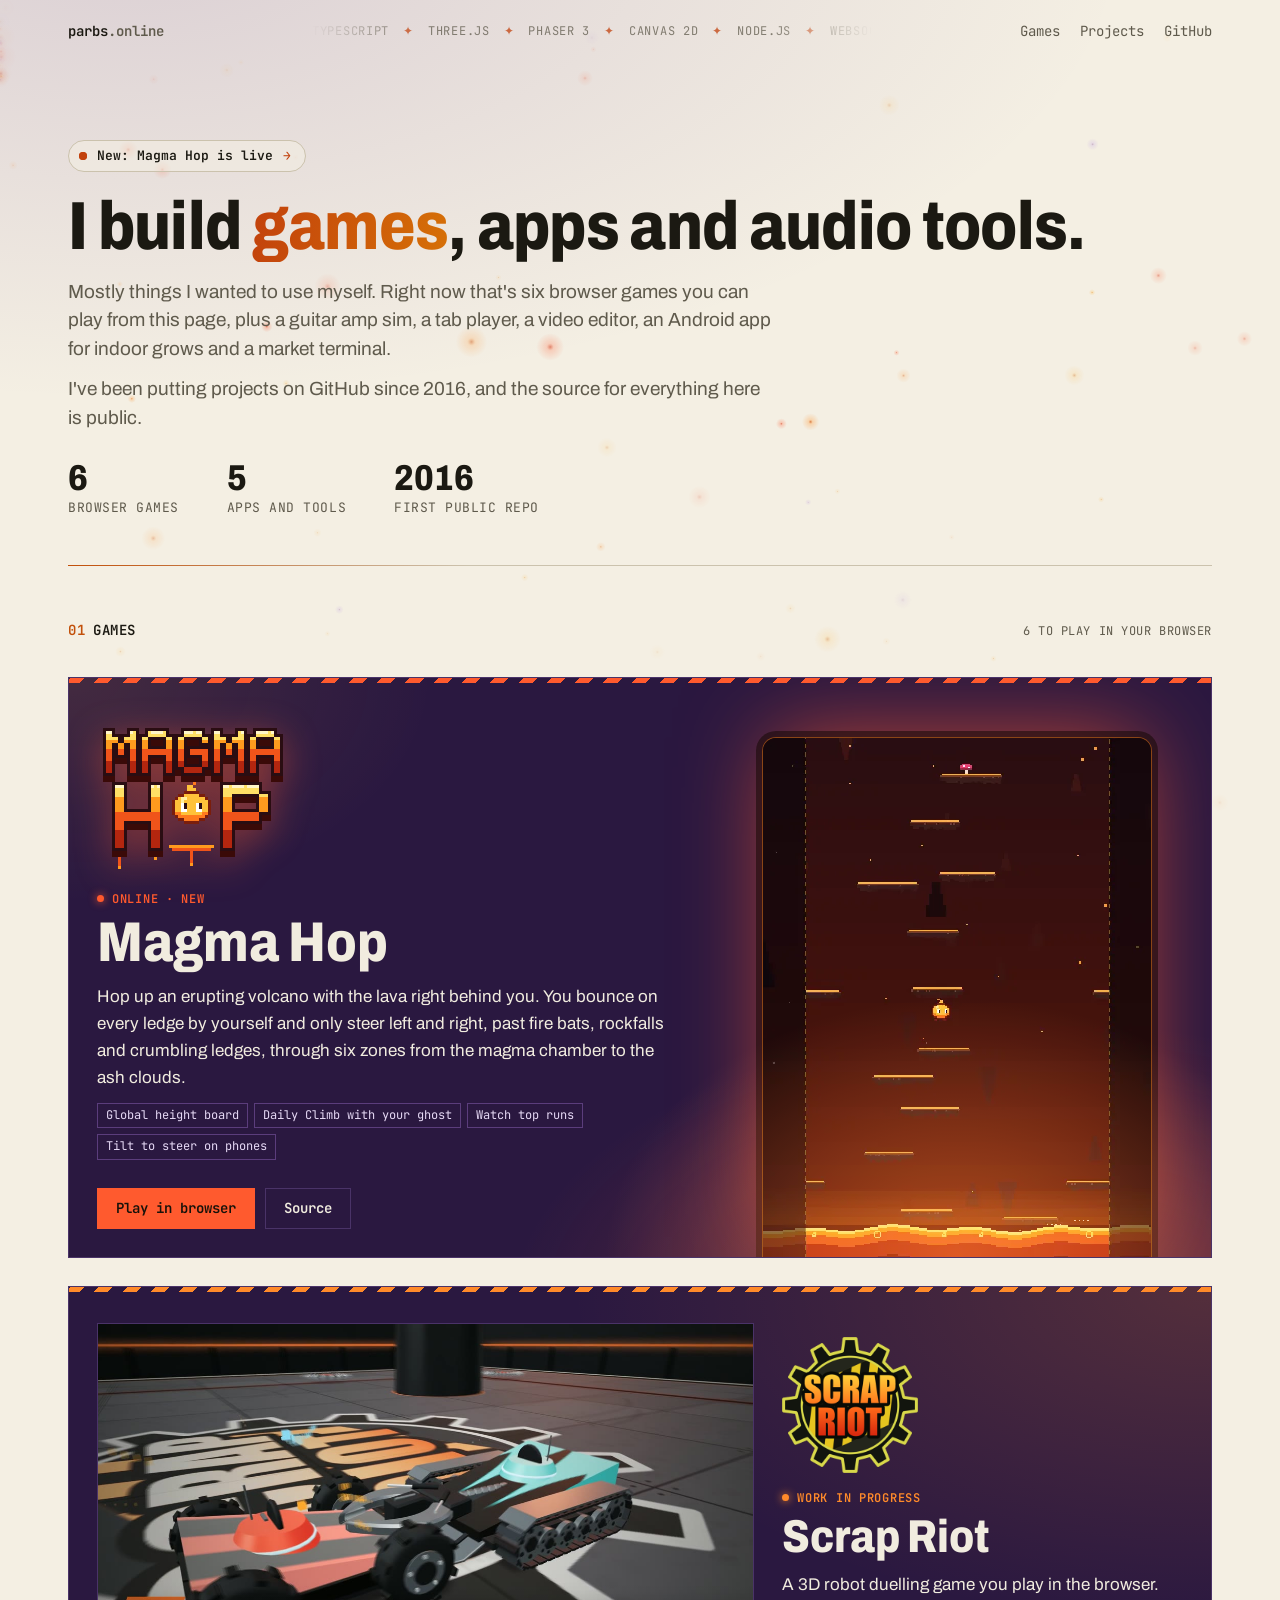
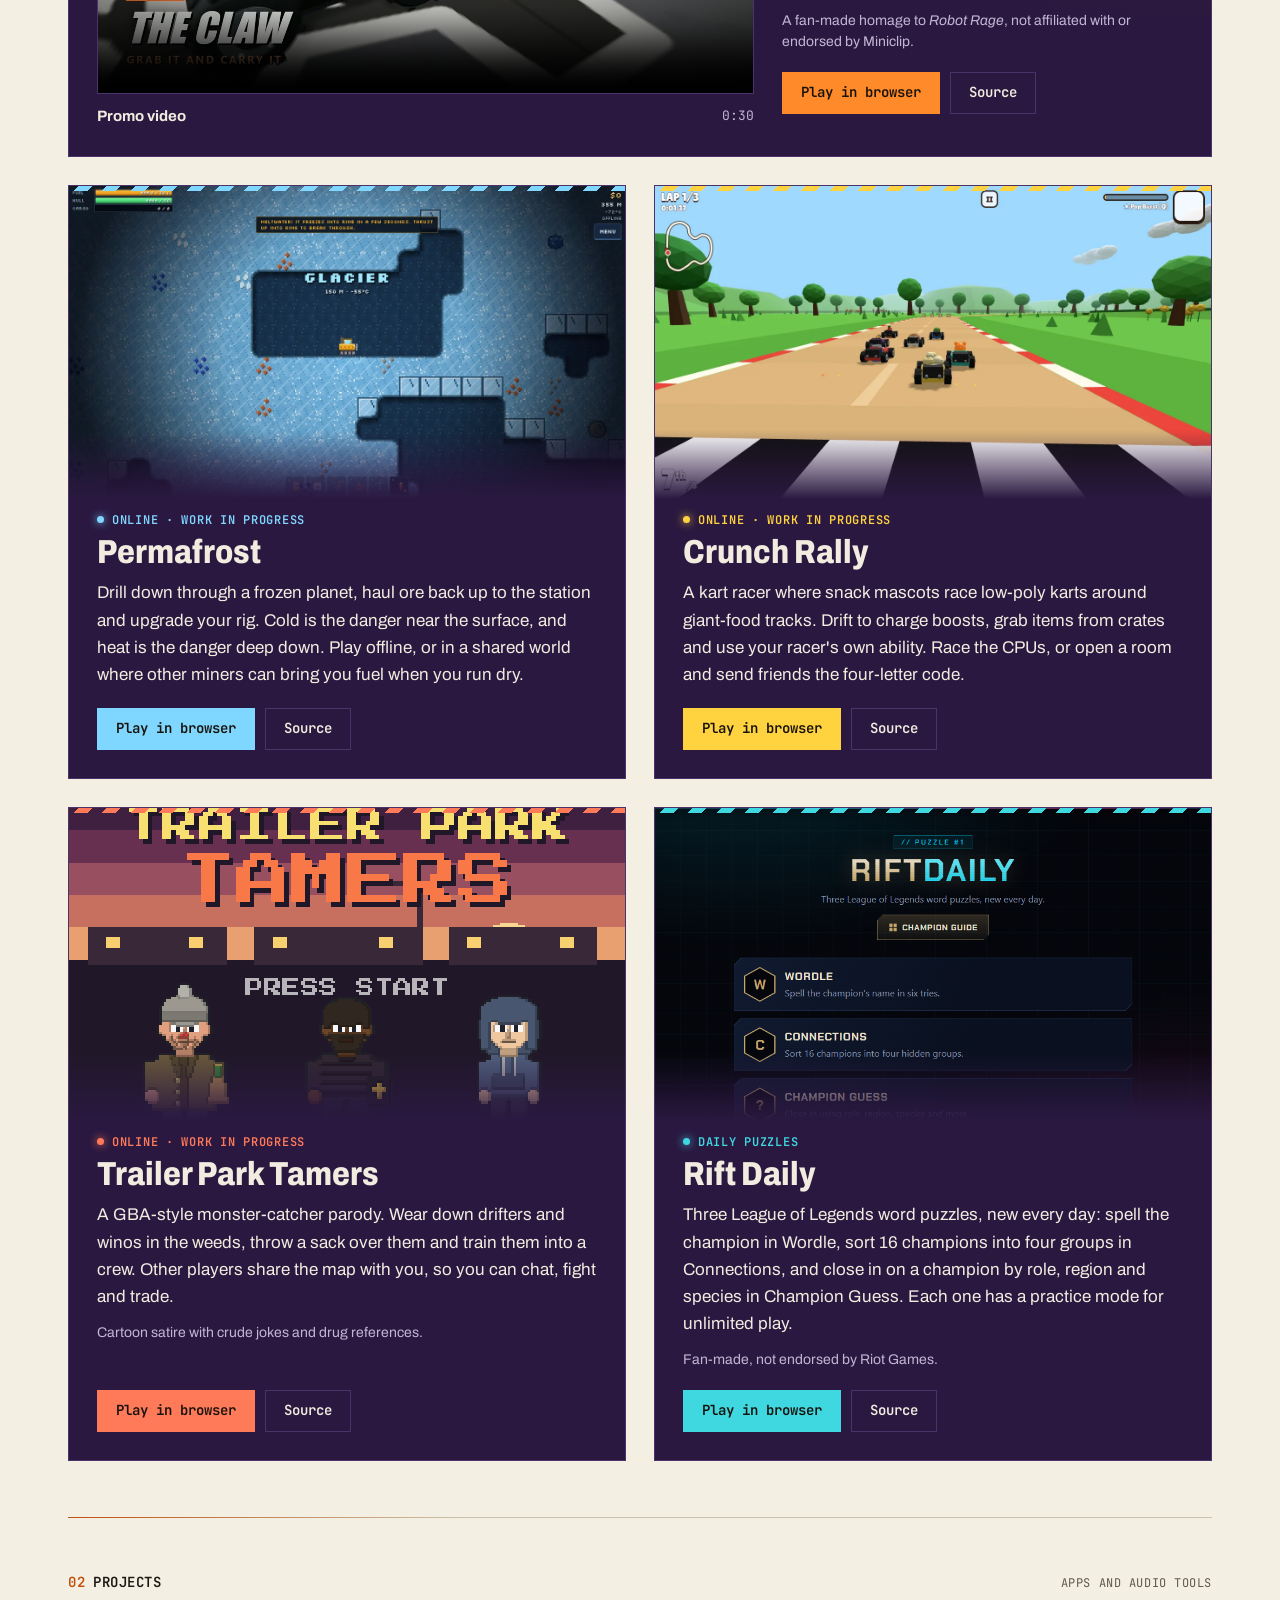
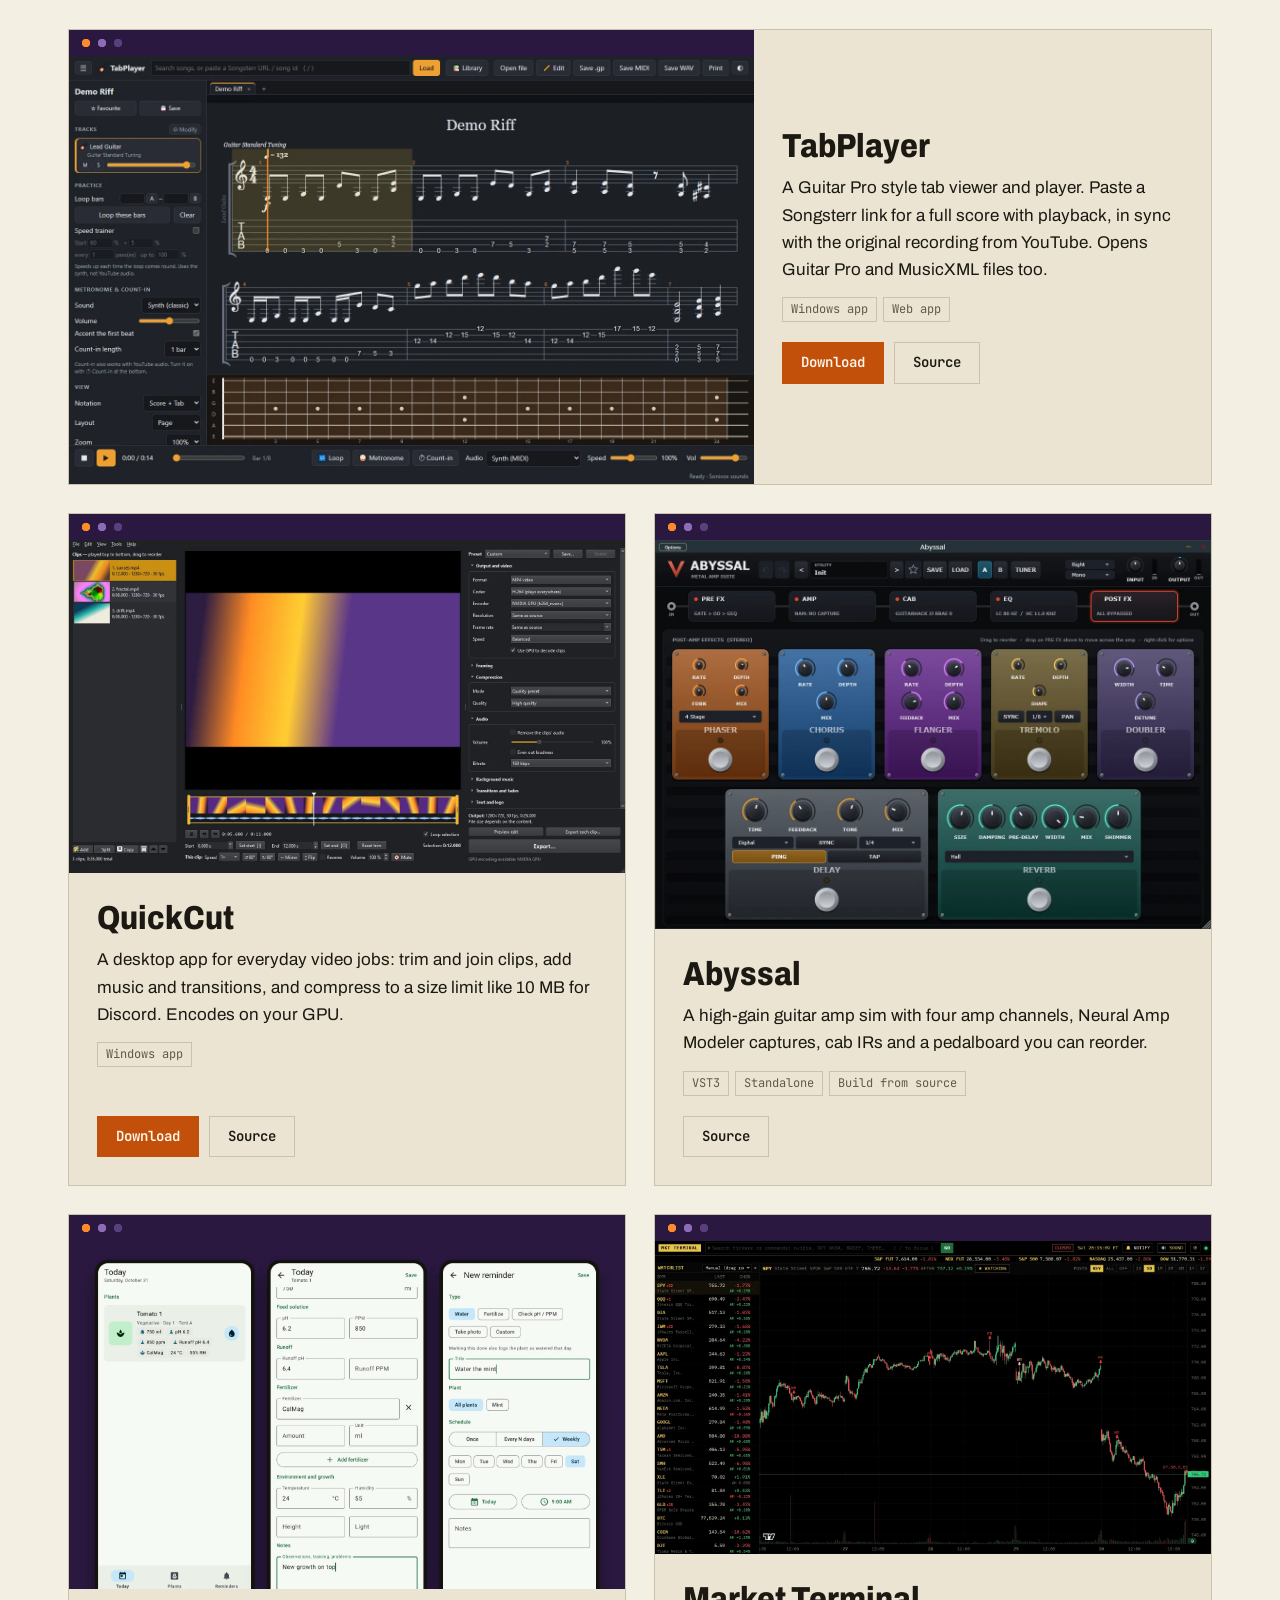
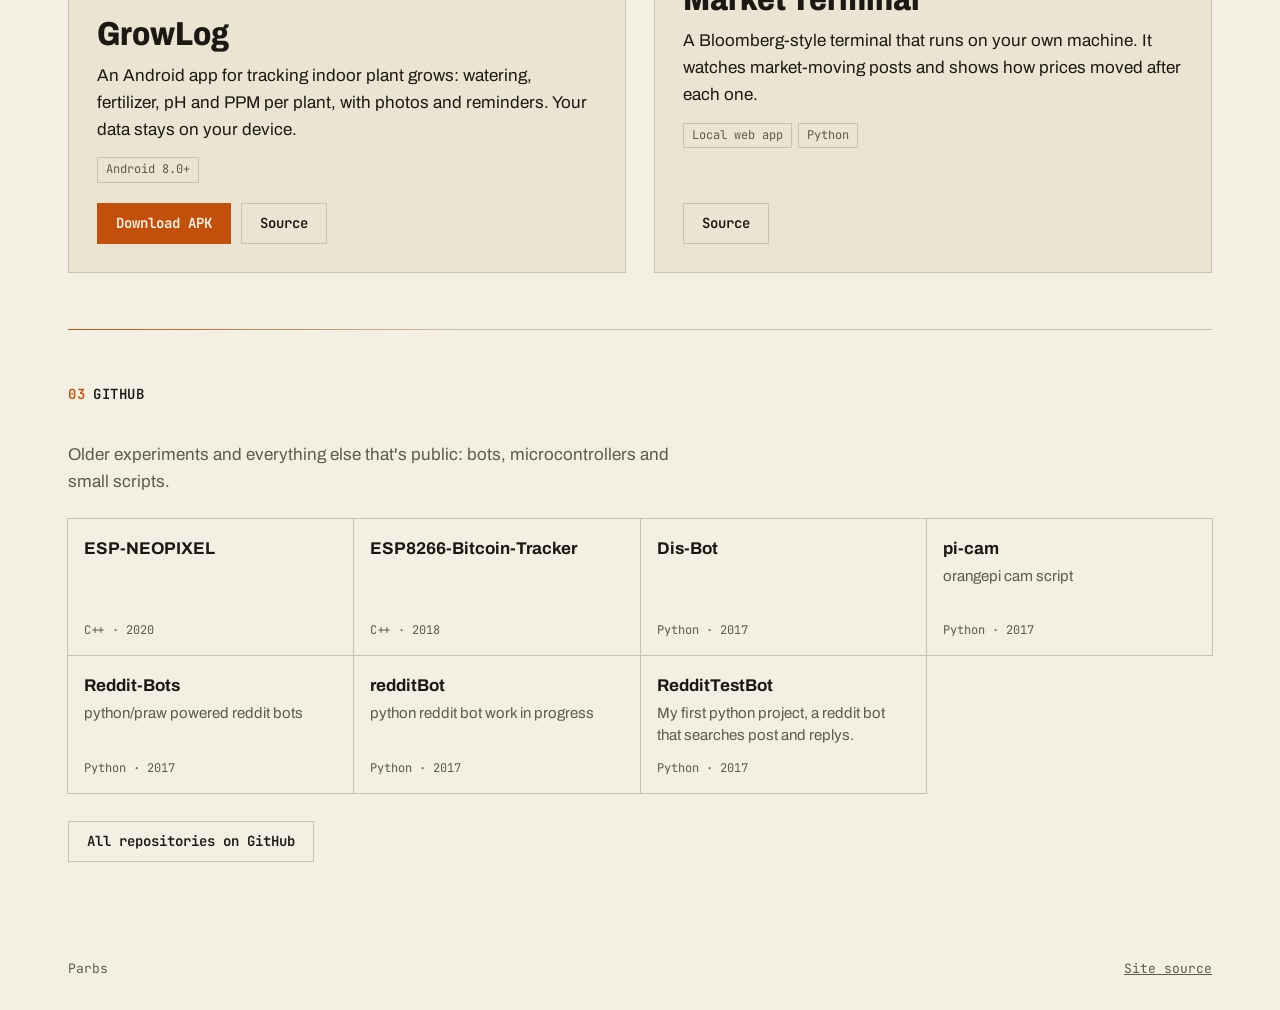
==== commit 4c1bc6b3: "Move the tech ticker into the header It now scrolls quietly between the wordmark and the section lin" ====
--- a/site/index.html
+++ b/site/index.html
@@ -15,7 +15,7 @@
   <link rel="preconnect" href="https://fonts.googleapis.com">
   <link rel="preconnect" href="https://fonts.gstatic.com" crossorigin>
   <link rel="stylesheet" href="https://fonts.googleapis.com/css2?family=Archivo:wdth,wght@75..125,400..900&family=JetBrains+Mono:wght@400;600&display=swap">
-  <link rel="stylesheet" href="styles.css?v=8">
+  <link rel="stylesheet" href="styles.css?v=9">
 </head>
 <body>
   <a class="skip" href="#main">Skip to content</a>
@@ -25,6 +25,12 @@
   <header class="top">
     <div class="top-in">
       <a class="wordmark" href="#main">parbs<span>.online</span></a>
+      <div class="marquee" aria-hidden="true">
+        <div class="track">
+          <span>TypeScript</span><span>Three.js</span><span>Phaser 3</span><span>Canvas 2D</span><span>Node.js</span><span>WebSockets</span><span>SQLite</span><span>C++</span><span>Python</span><span>PySide6</span><span>FFmpeg</span><span>Kotlin</span><span>Android</span><span>Docker</span>
+          <span>TypeScript</span><span>Three.js</span><span>Phaser 3</span><span>Canvas 2D</span><span>Node.js</span><span>WebSockets</span><span>SQLite</span><span>C++</span><span>Python</span><span>PySide6</span><span>FFmpeg</span><span>Kotlin</span><span>Android</span><span>Docker</span>
+        </div>
+      </div>
       <nav aria-label="Sections">
         <a href="#games">Games</a>
         <a href="#projects">Projects</a>
@@ -46,13 +52,6 @@
       </ul>
     </section>
 
-    <div class="marquee" aria-hidden="true">
-      <div class="track">
-        <span>TypeScript</span><span>Three.js</span><span>Phaser 3</span><span>Canvas 2D</span><span>Node.js</span><span>WebSockets</span><span>SQLite</span><span>C++</span><span>Python</span><span>PySide6</span><span>FFmpeg</span><span>Kotlin</span><span>Android</span><span>Docker</span>
-        <span>TypeScript</span><span>Three.js</span><span>Phaser 3</span><span>Canvas 2D</span><span>Node.js</span><span>WebSockets</span><span>SQLite</span><span>C++</span><span>Python</span><span>PySide6</span><span>FFmpeg</span><span>Kotlin</span><span>Android</span><span>Docker</span>
-      </div>
-    </div>
-
     <section id="games" class="section">
       <h2 class="label"><span>01</span> Games <small>6 to play in your browser</small></h2>
 
--- a/site/styles.css
+++ b/site/styles.css
@@ -116,7 +116,7 @@
 .top-in {
   display: flex;
   flex-wrap: wrap;
-  align-items: baseline;
+  align-items: center;
   justify-content: space-between;
   gap: 8px 24px;
   padding-block: 20px;
@@ -243,31 +243,34 @@
   letter-spacing: 0;
 }
 
-/* Tech ticker, full width under the hero. */
+/* Tech ticker, tucked into the header between the wordmark and the links. */
 .marquee {
-  width: 100vw;
-  margin-left: calc(50% - 50vw);
-  margin-bottom: clamp(8px, 2vw, 24px);
+  flex: 1 1 0;
+  min-width: 0;
+  max-width: 560px;
+  margin-inline: auto;
   overflow: hidden;
-  border-block: 1px solid var(--line);
-  -webkit-mask-image: linear-gradient(90deg, transparent, #000 12%, #000 88%, transparent);
-  mask-image: linear-gradient(90deg, transparent, #000 12%, #000 88%, transparent);
-}
+  opacity: 0.75;
+  -webkit-mask-image: linear-gradient(90deg, transparent, #000 18%, #000 82%, transparent);
+  mask-image: linear-gradient(90deg, transparent, #000 18%, #000 82%, transparent);
+  transition: opacity 0.2s ease;
+}
+.marquee:hover { opacity: 1; }
 .track {
   display: flex;
   width: max-content;
-  animation: scroll-x 48s linear infinite;
+  animation: scroll-x 60s linear infinite;
 }
 .marquee:hover .track { animation-play-state: paused; }
 .track span {
-  padding: 14px 0;
   color: var(--muted);
-  font: 600 0.8125rem/1.4 var(--mono);
+  font: 400 0.75rem/1.4 var(--mono);
   letter-spacing: 0.06em;
   text-transform: uppercase;
   white-space: nowrap;
 }
-.track span::after { content: '\2726'; margin-inline: 22px; color: var(--hot-1); }
+.track span::after { content: '\2726'; margin-inline: 14px; color: var(--hot-1); }
+@media (max-width: 720px) { .marquee { display: none; } }
 @keyframes scroll-x { to { transform: translateX(-50%); } }
 
 /* Sections: the top rule draws itself in. */
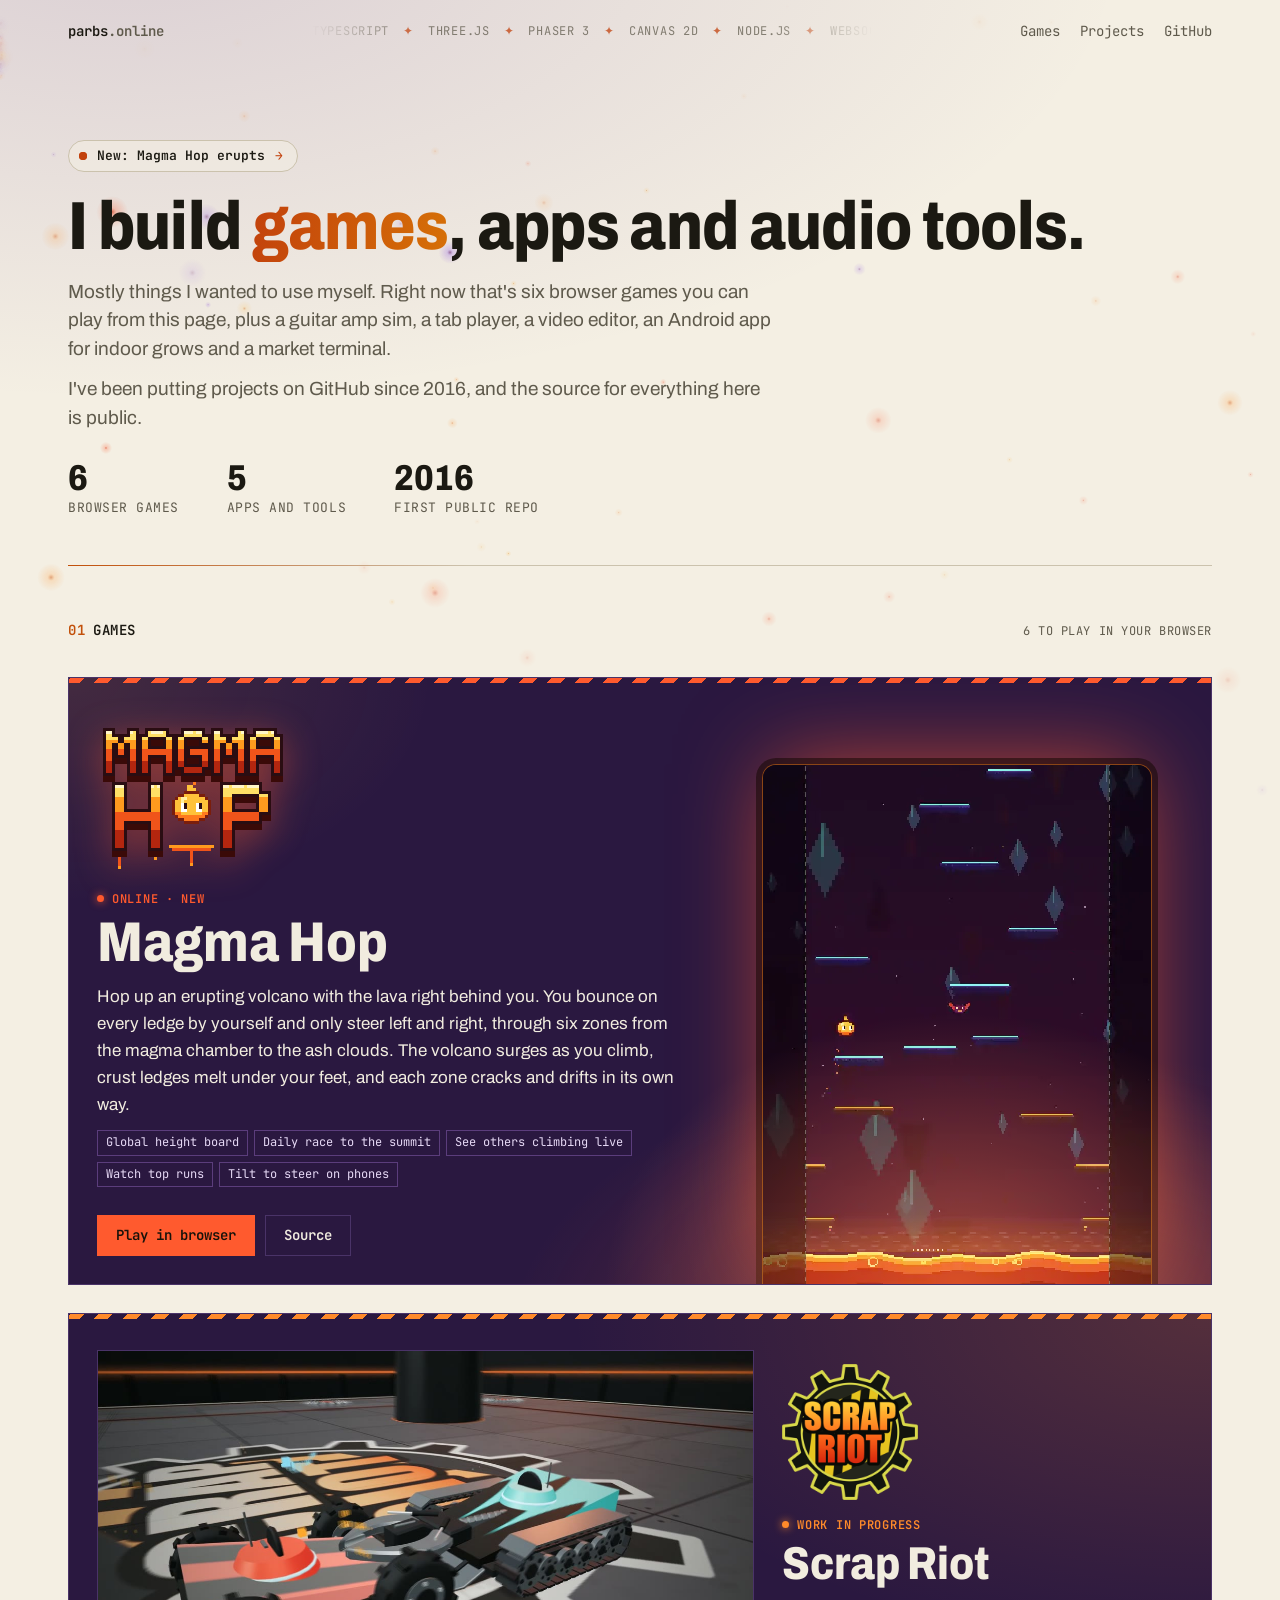
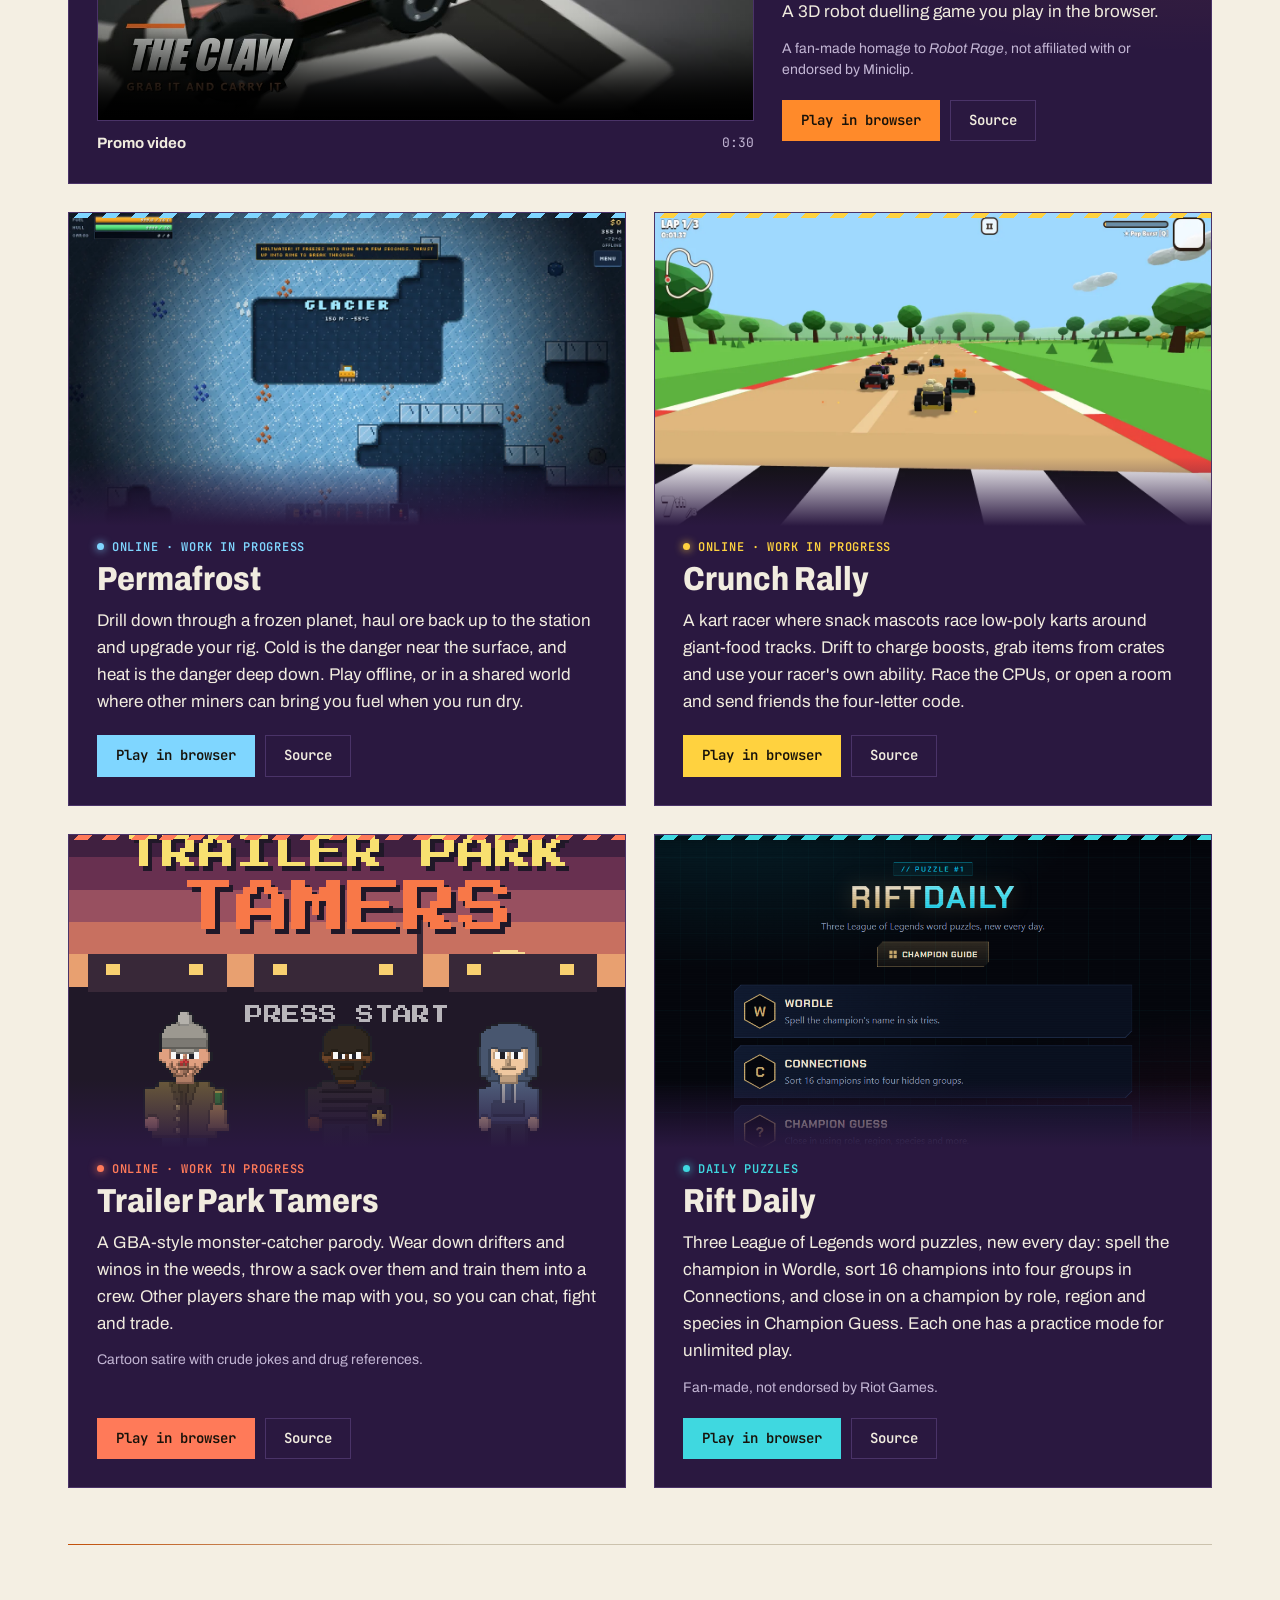
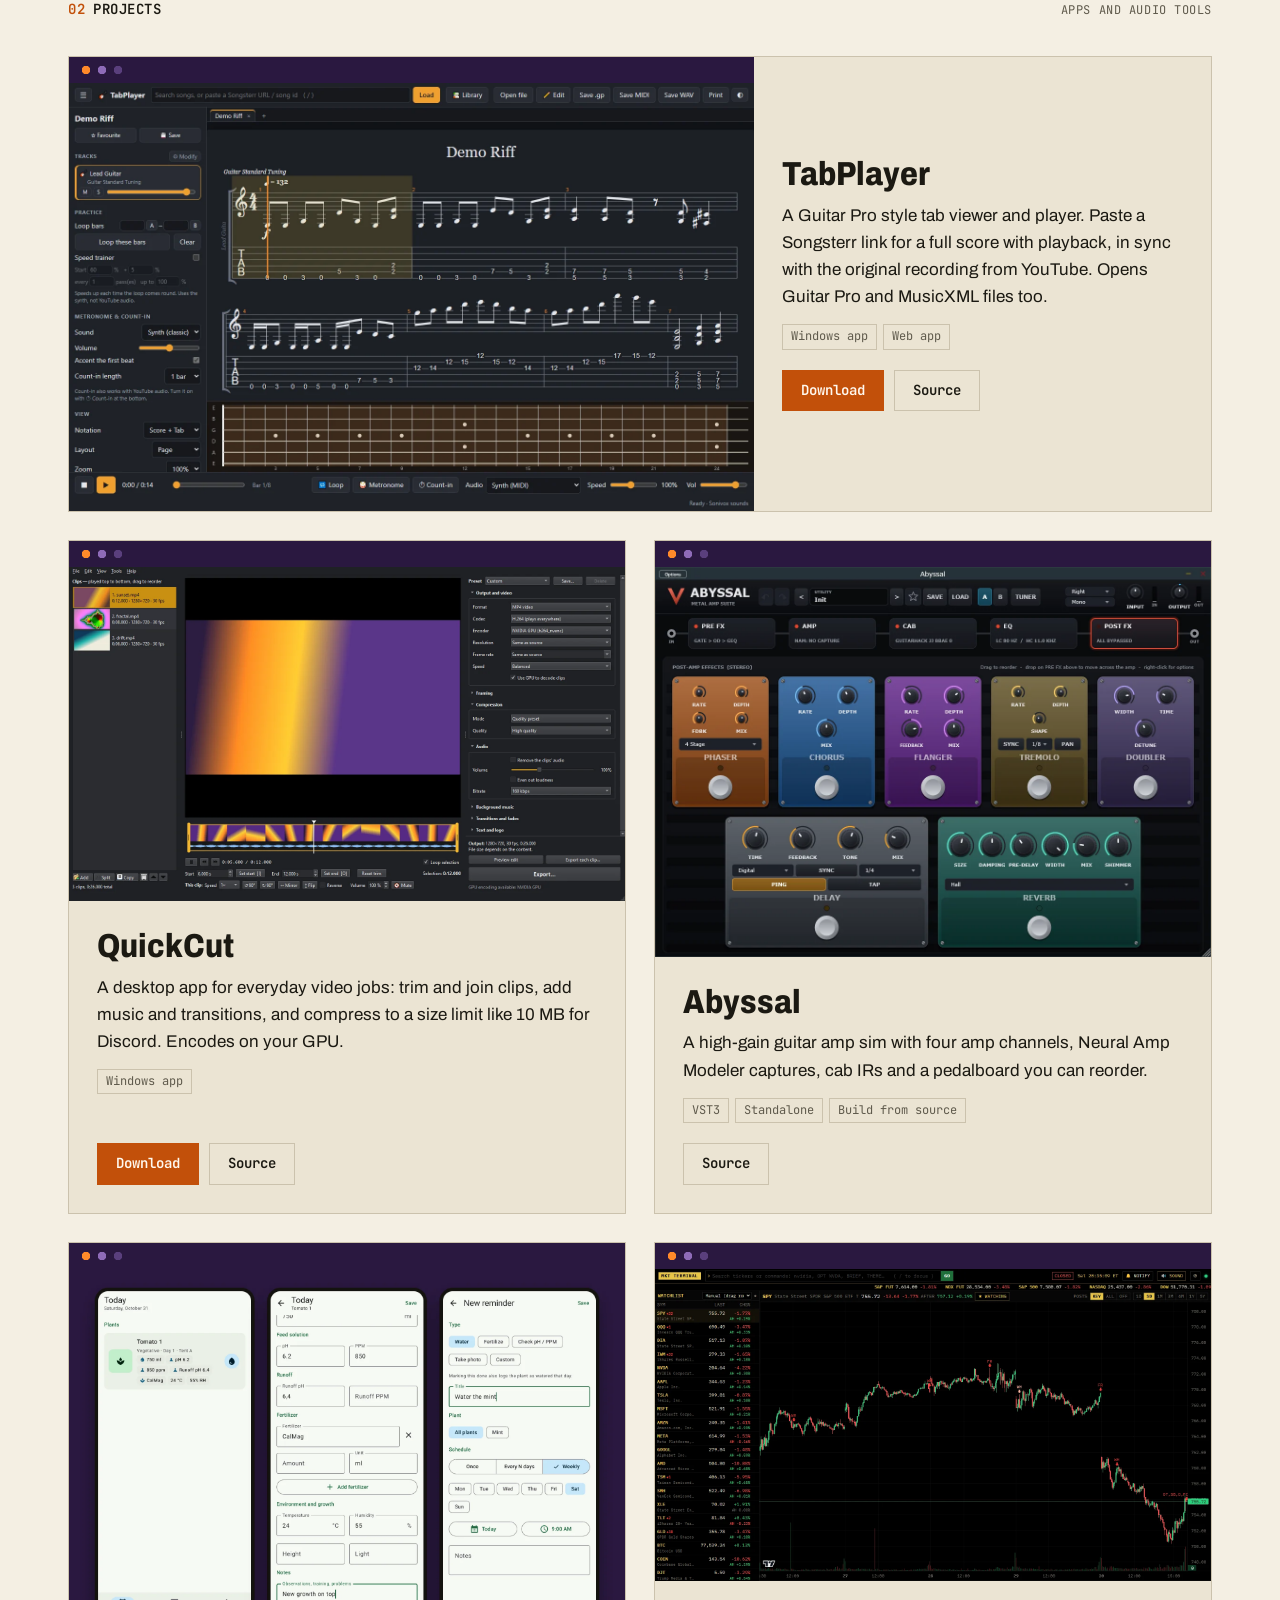
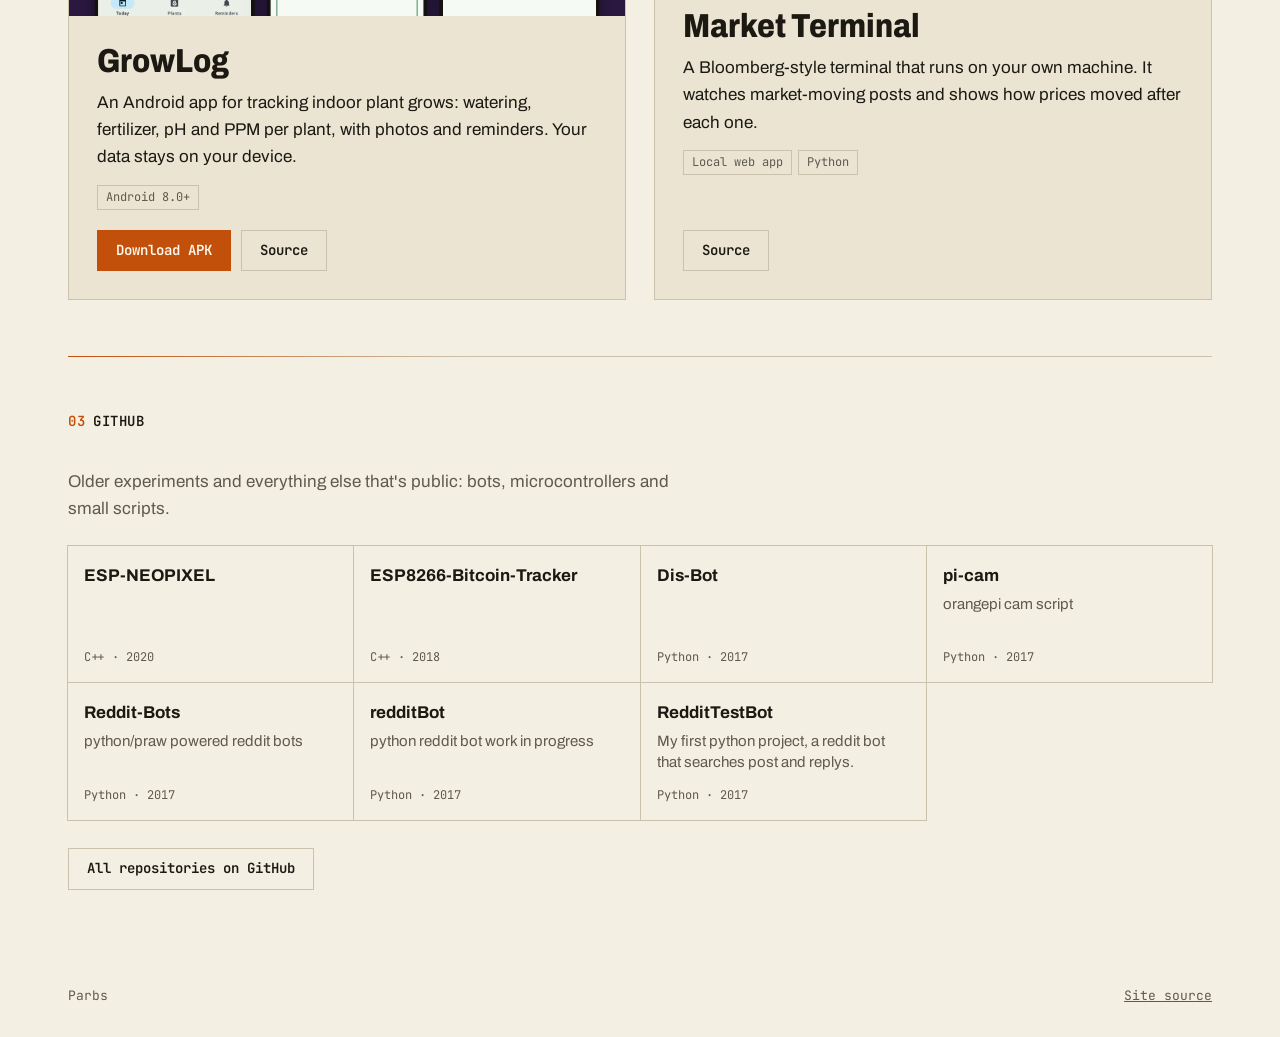
==== commit e9a32441: "Update Magma Hop for v0.7: eruptions, live climbers, new gameplay loop The card text now covers the " ====
--- a/site/index.html
+++ b/site/index.html
@@ -41,7 +41,7 @@
 
   <main id="main">
     <section class="hero">
-      <a class="eyebrow" href="#magma-hop"><span class="pulse"></span>New: Magma Hop is live <span class="arrow">&rarr;</span></a>
+      <a class="eyebrow" href="#magma-hop"><span class="pulse"></span>New: Magma Hop erupts <span class="arrow">&rarr;</span></a>
       <h1 class="split">I build <em>games</em>, apps and audio tools.</h1>
       <p>Mostly things I wanted to use myself. Right now that's six browser games you can play from this page, plus a guitar amp sim, a tab player, a video editor, an Android app for indoor grows and a market terminal.</p>
       <p>I've been putting projects on GitHub since 2016, and the source for everything here is public.</p>
@@ -61,16 +61,16 @@
             <img class="feature-logo pixel" src="assets/magma-hop-logo.png?v=1" width="64" height="50" alt="Magma Hop logo">
             <p class="tag">Online · New</p>
             <h3>Magma Hop</h3>
-            <p>Hop up an erupting volcano with the lava right behind you. You bounce on every ledge by yourself and only steer left and right, past fire bats, rockfalls and crumbling ledges, through six zones from the magma chamber to the ash clouds.</p>
-            <ul class="chips"><li>Global height board</li><li>Daily Climb with your ghost</li><li>Watch top runs</li><li>Tilt to steer on phones</li></ul>
+            <p>Hop up an erupting volcano with the lava right behind you. You bounce on every ledge by yourself and only steer left and right, through six zones from the magma chamber to the ash clouds. The volcano surges as you climb, crust ledges melt under your feet, and each zone cracks and drifts in its own way.</p>
+            <ul class="chips"><li>Global height board</li><li>Daily race to the summit</li><li>See others climbing live</li><li>Watch top runs</li><li>Tilt to steer on phones</li></ul>
             <div class="actions">
               <a class="button primary" href="https://magmahop.parbs.online/">Play in browser</a>
               <a class="button" href="https://github.com/nparbs/magma-hop">Source</a>
             </div>
           </div>
           <a class="stage" href="https://magmahop.parbs.online/" tabindex="-1" aria-hidden="true">
-            <video class="pixel" muted loop playsinline autoplay preload="metadata" poster="assets/magma-hop-loop-poster.webp?v=1" width="540" height="720">
-              <source src="assets/magma-hop-loop.mp4?v=1" type="video/mp4">
+            <video class="pixel" muted loop playsinline autoplay preload="metadata" poster="assets/magma-hop-loop-poster.webp?v=2" width="540" height="720">
+              <source src="assets/magma-hop-loop.mp4?v=2" type="video/mp4">
             </video>
             <i></i><i></i><i></i><i></i><i></i><i></i><i></i><i></i>
             <span class="play">Play</span>
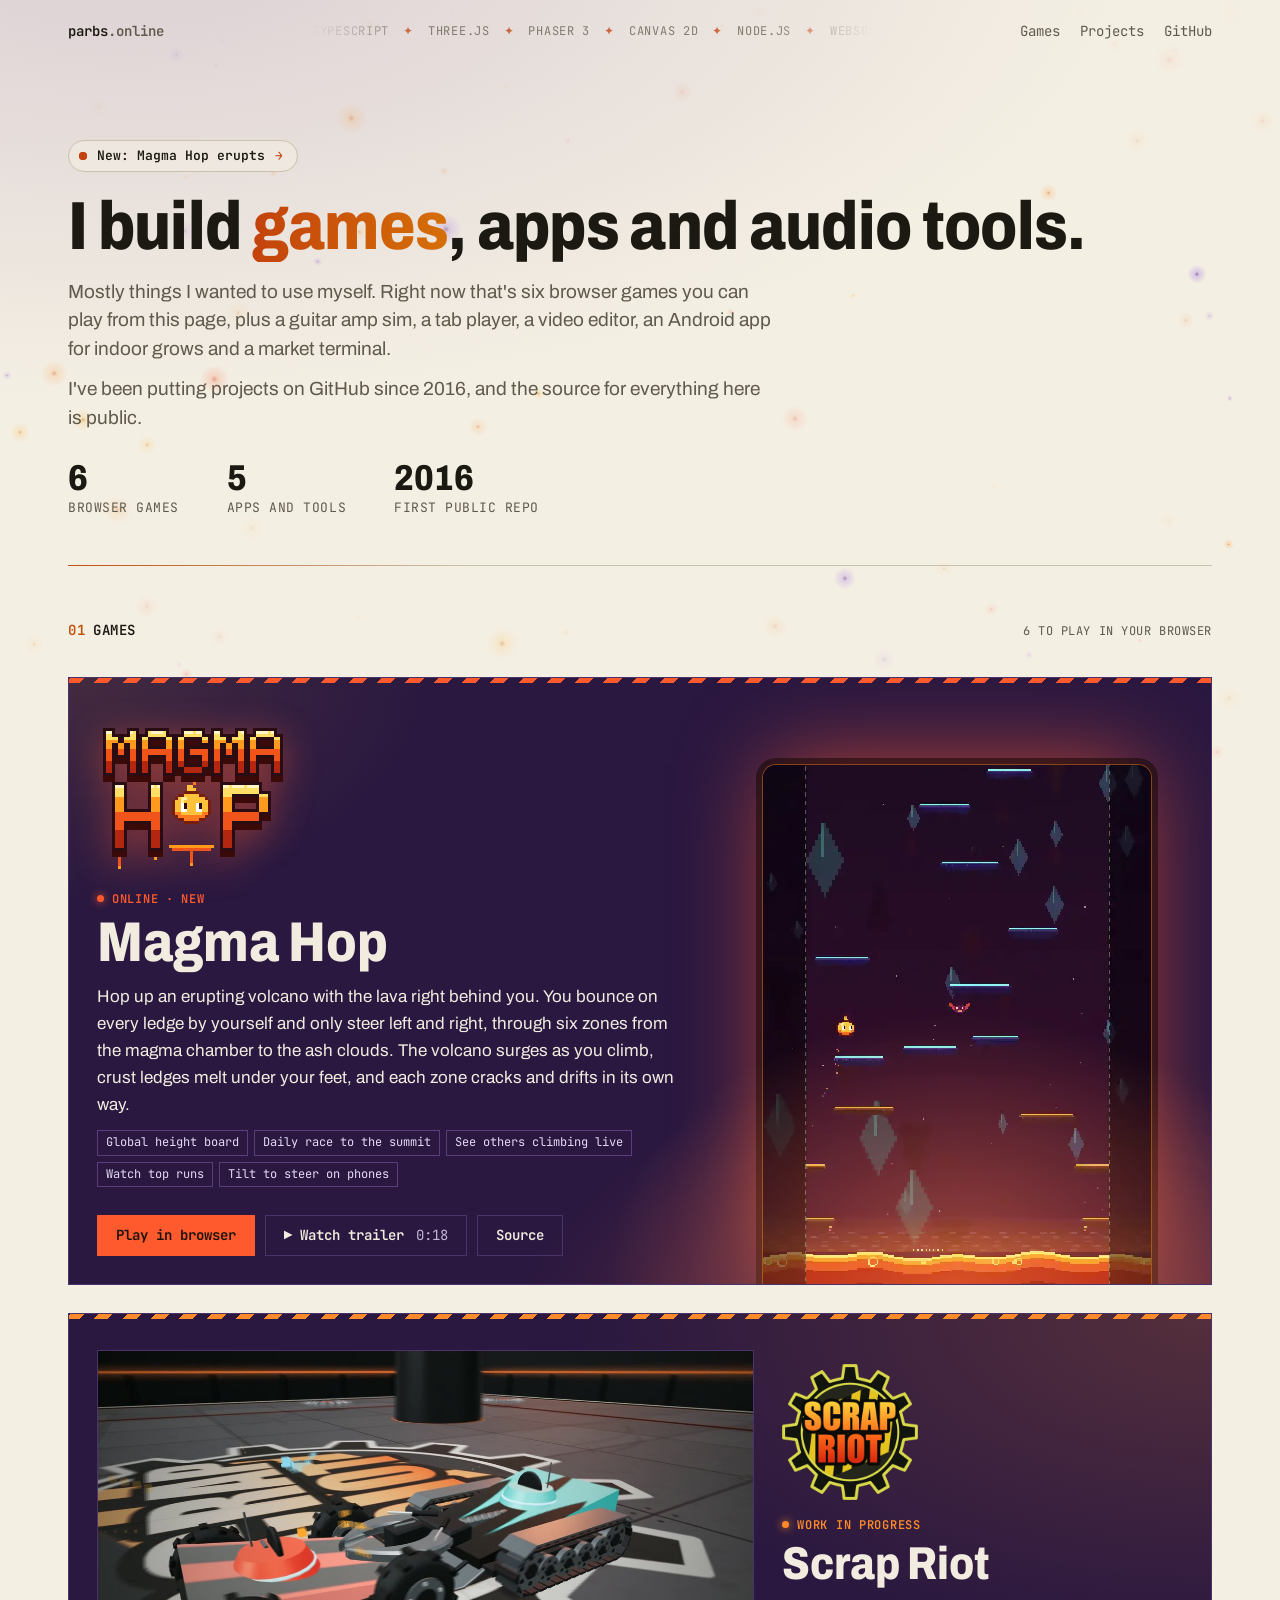
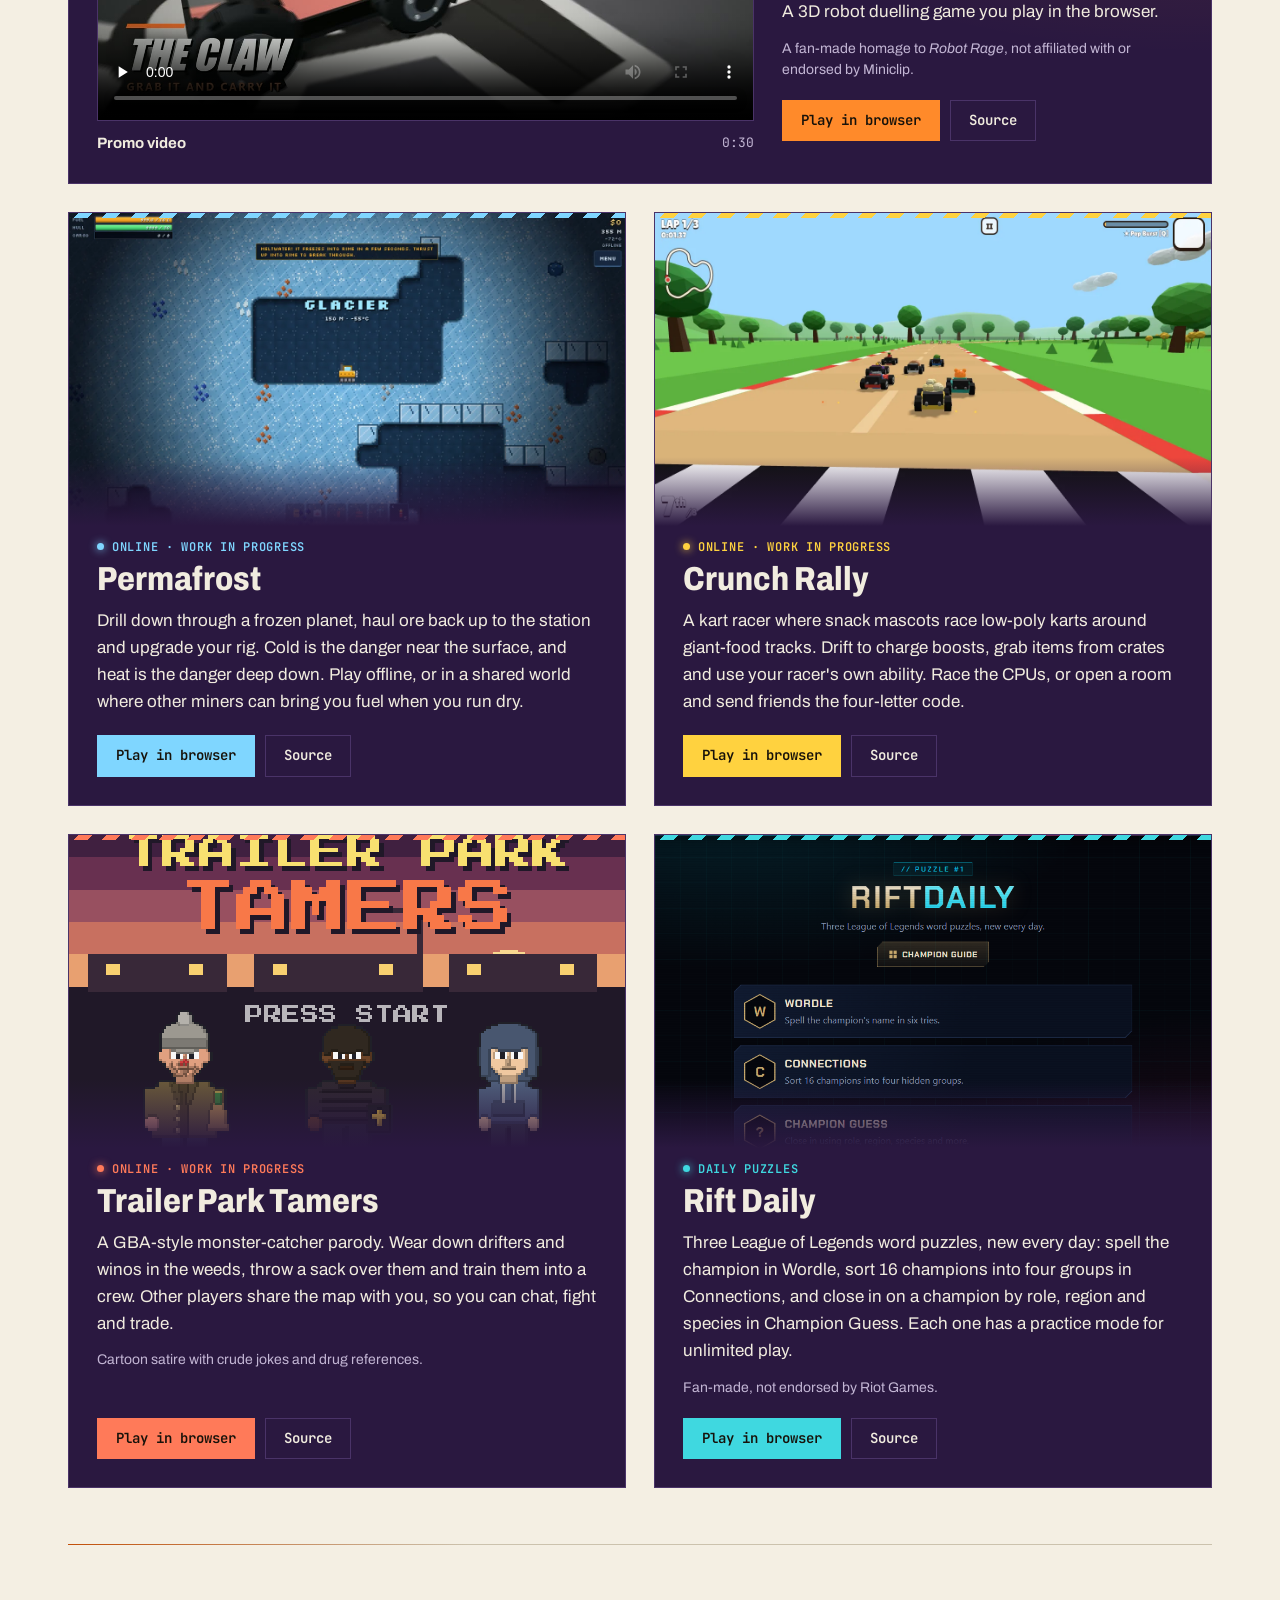
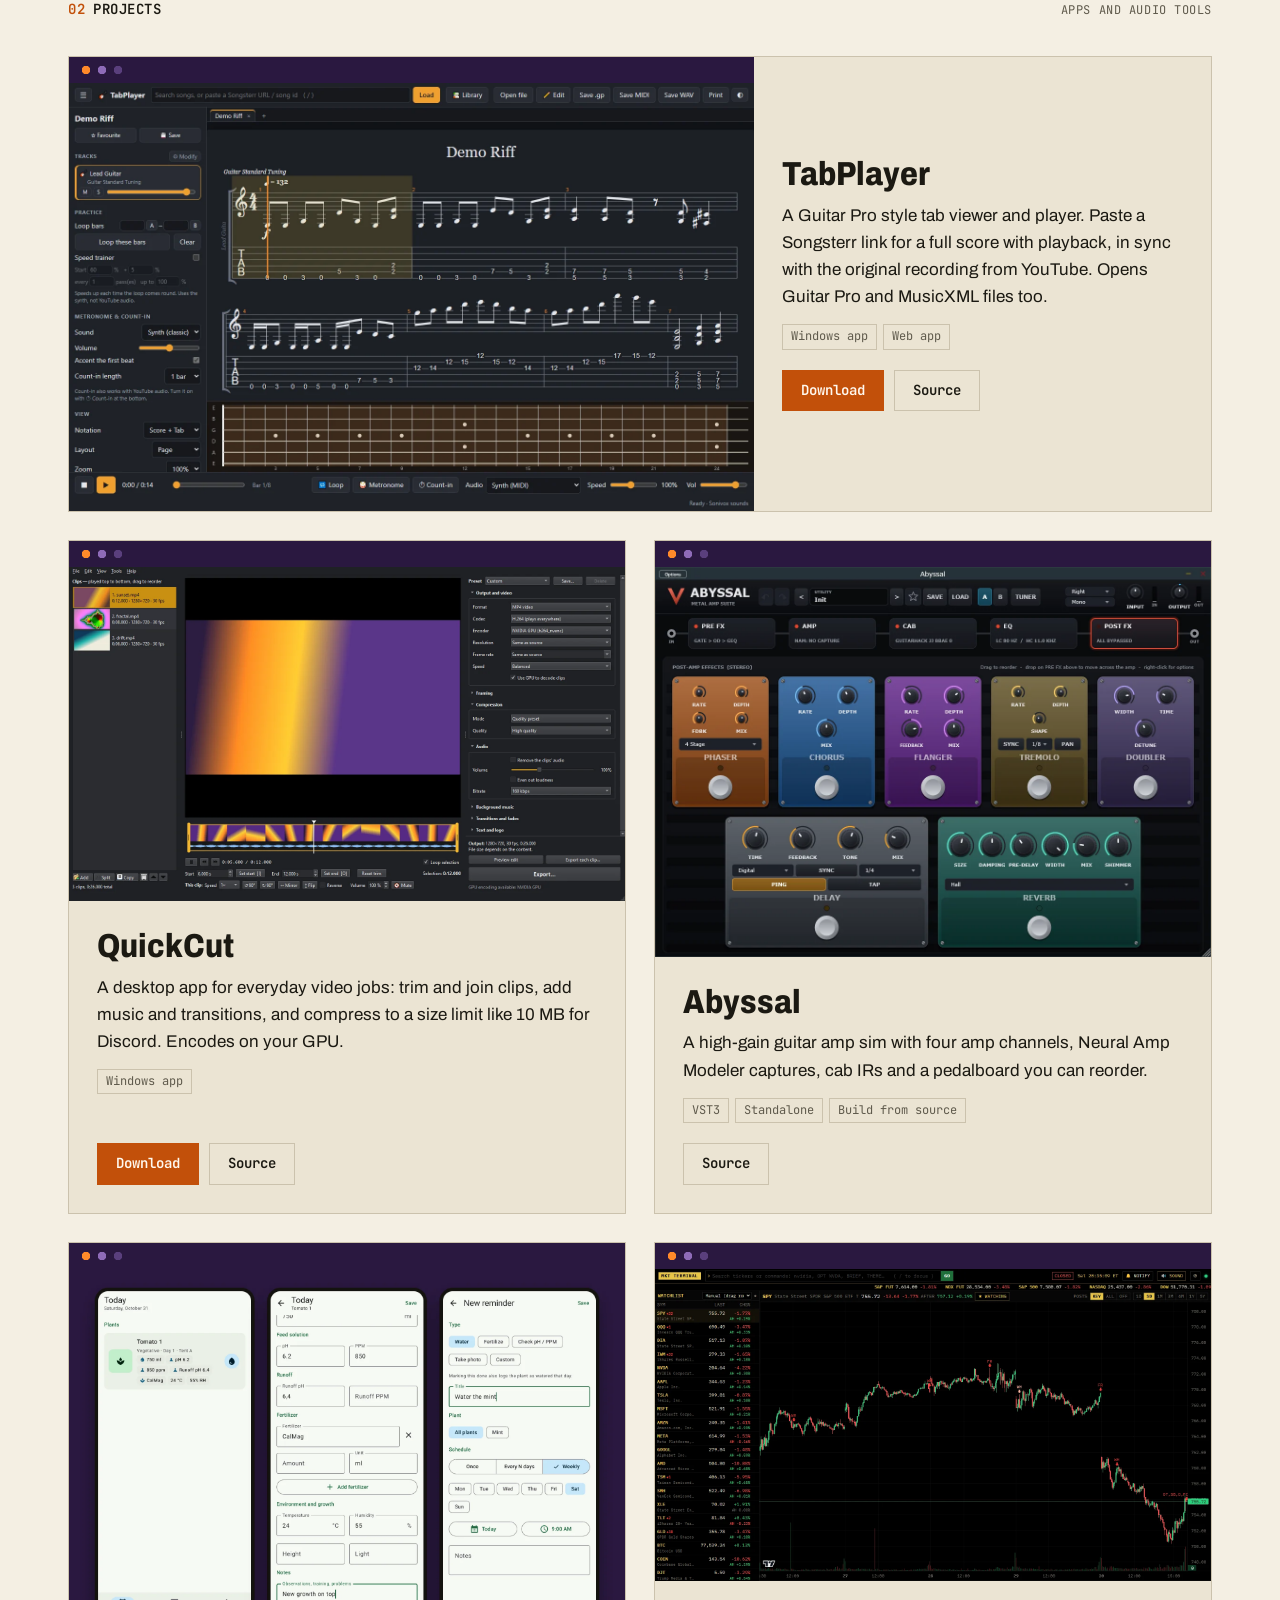
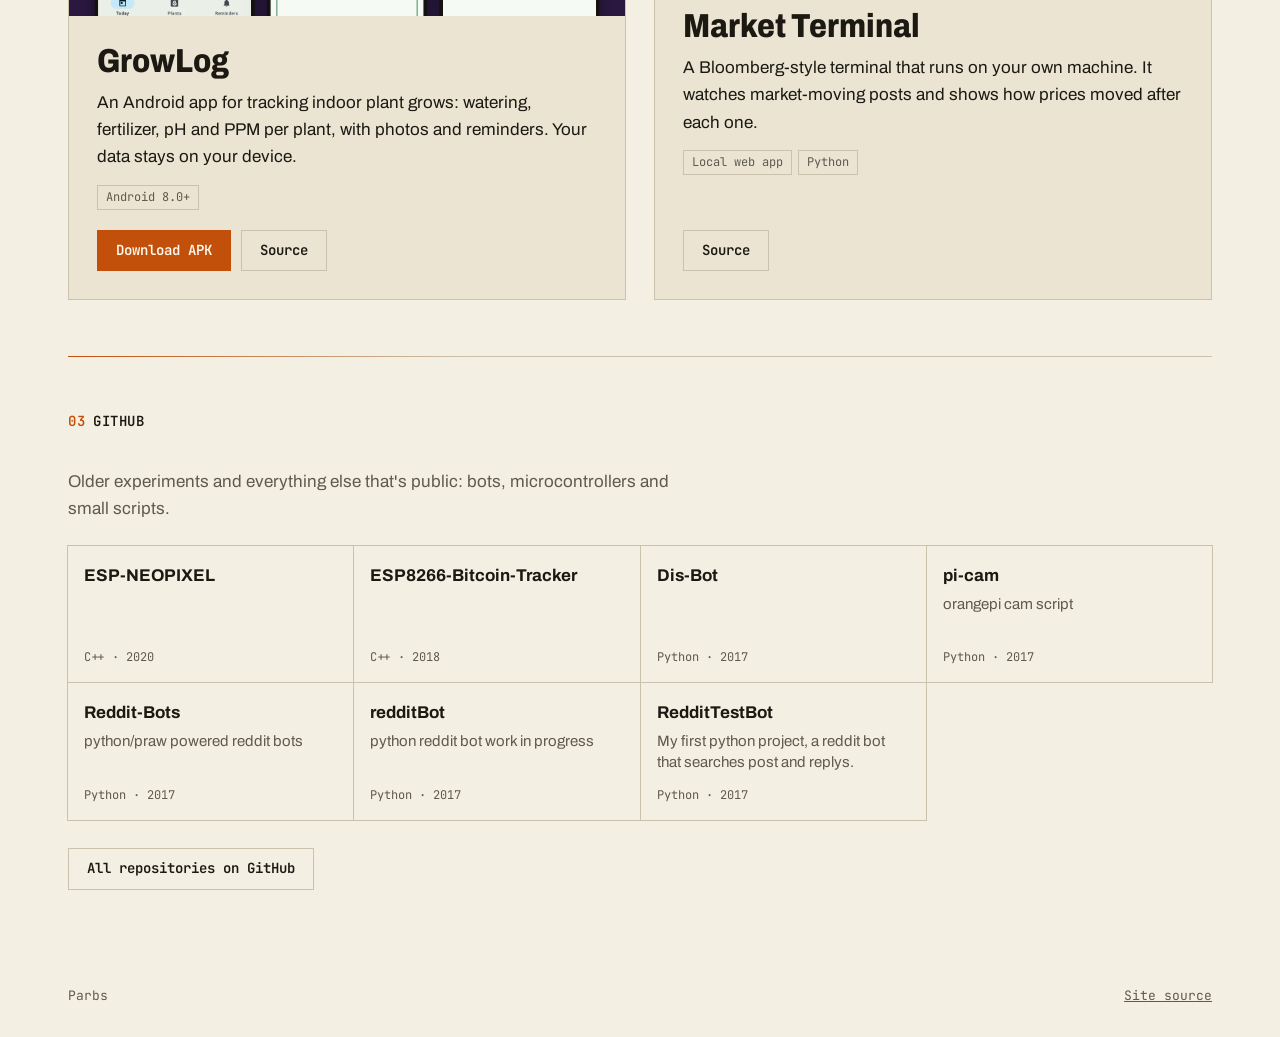
==== commit c234a02b: "Add the Magma Hop trailer to its card A "Watch trailer 0:18" button opens the vertical promo video i" ====
--- a/site/index.html
+++ b/site/index.html
@@ -15,7 +15,7 @@
   <link rel="preconnect" href="https://fonts.googleapis.com">
   <link rel="preconnect" href="https://fonts.gstatic.com" crossorigin>
   <link rel="stylesheet" href="https://fonts.googleapis.com/css2?family=Archivo:wdth,wght@75..125,400..900&family=JetBrains+Mono:wght@400;600&display=swap">
-  <link rel="stylesheet" href="styles.css?v=9">
+  <link rel="stylesheet" href="styles.css?v=10">
 </head>
 <body>
   <a class="skip" href="#main">Skip to content</a>
@@ -65,8 +65,15 @@
             <ul class="chips"><li>Global height board</li><li>Daily race to the summit</li><li>See others climbing live</li><li>Watch top runs</li><li>Tilt to steer on phones</li></ul>
             <div class="actions">
               <a class="button primary" href="https://magmahop.parbs.online/">Play in browser</a>
+              <a class="button trailer-open" href="assets/magma-hop-trailer.mp4?v=1" data-trailer="magma-hop-trailer">&#9654; Watch trailer <span>0:18</span></a>
               <a class="button" href="https://github.com/nparbs/magma-hop">Source</a>
             </div>
+            <dialog id="magma-hop-trailer" class="trailer" aria-label="Magma Hop trailer">
+              <video controls playsinline preload="none" poster="assets/magma-hop-trailer-poster.webp?v=1" width="1080" height="1920">
+                <source src="assets/magma-hop-trailer.mp4?v=1" type="video/mp4">
+              </video>
+              <button class="trailer-close" type="button" aria-label="Close trailer">&times;</button>
+            </dialog>
           </div>
           <a class="stage" href="https://magmahop.parbs.online/" tabindex="-1" aria-hidden="true">
             <video class="pixel" muted loop playsinline autoplay preload="metadata" poster="assets/magma-hop-loop-poster.webp?v=2" width="540" height="720">
@@ -258,6 +265,6 @@
     <a href="https://github.com/nparbs/parbs.online">Site source</a>
   </footer>
 
-  <script src="main.js?v=3" defer></script>
+  <script src="main.js?v=4" defer></script>
 </body>
 </html>
--- a/site/styles.css
+++ b/site/styles.css
@@ -587,6 +587,36 @@
 .button.primary { border-color: var(--accent); background: var(--accent); color: var(--on-accent); }
 .button.primary:hover { box-shadow: 0 10px 26px -10px var(--accent); }
 
+.trailer-open span { margin-left: 4px; color: var(--muted); font-weight: 400; }
+
+/* Trailer popup: a vertical video over a dimmed page. */
+.trailer {
+  padding: 0;
+  border: 1px solid var(--line);
+  background: #000;
+  color: var(--text);
+  overflow: visible;
+  max-width: calc(100vw - 32px);
+}
+.trailer::backdrop { background: rgba(10, 8, 6, 0.82); backdrop-filter: blur(4px); }
+.trailer[open] { animation: trailer-in 0.3s var(--ease-out); }
+.trailer video { display: block; width: auto; height: min(86vh, calc((100vw - 32px) * 16 / 9)); max-width: 100%; aspect-ratio: 9 / 16; }
+.trailer-close {
+  position: absolute;
+  top: -14px;
+  right: -14px;
+  width: 36px;
+  height: 36px;
+  border: 1px solid var(--accent);
+  border-radius: 50%;
+  background: var(--accent);
+  color: var(--on-accent);
+  font: 700 1.25rem/1 var(--mono);
+  cursor: pointer;
+}
+@keyframes trailer-in { from { opacity: 0; transform: translateY(12px) scale(0.97); } to { opacity: 1; transform: none; } }
+@media (max-width: 520px) { .trailer-close { top: 8px; right: 8px; } }
+
 /* Projects: screenshots sit in a small window frame. */
 .project {
   position: relative;
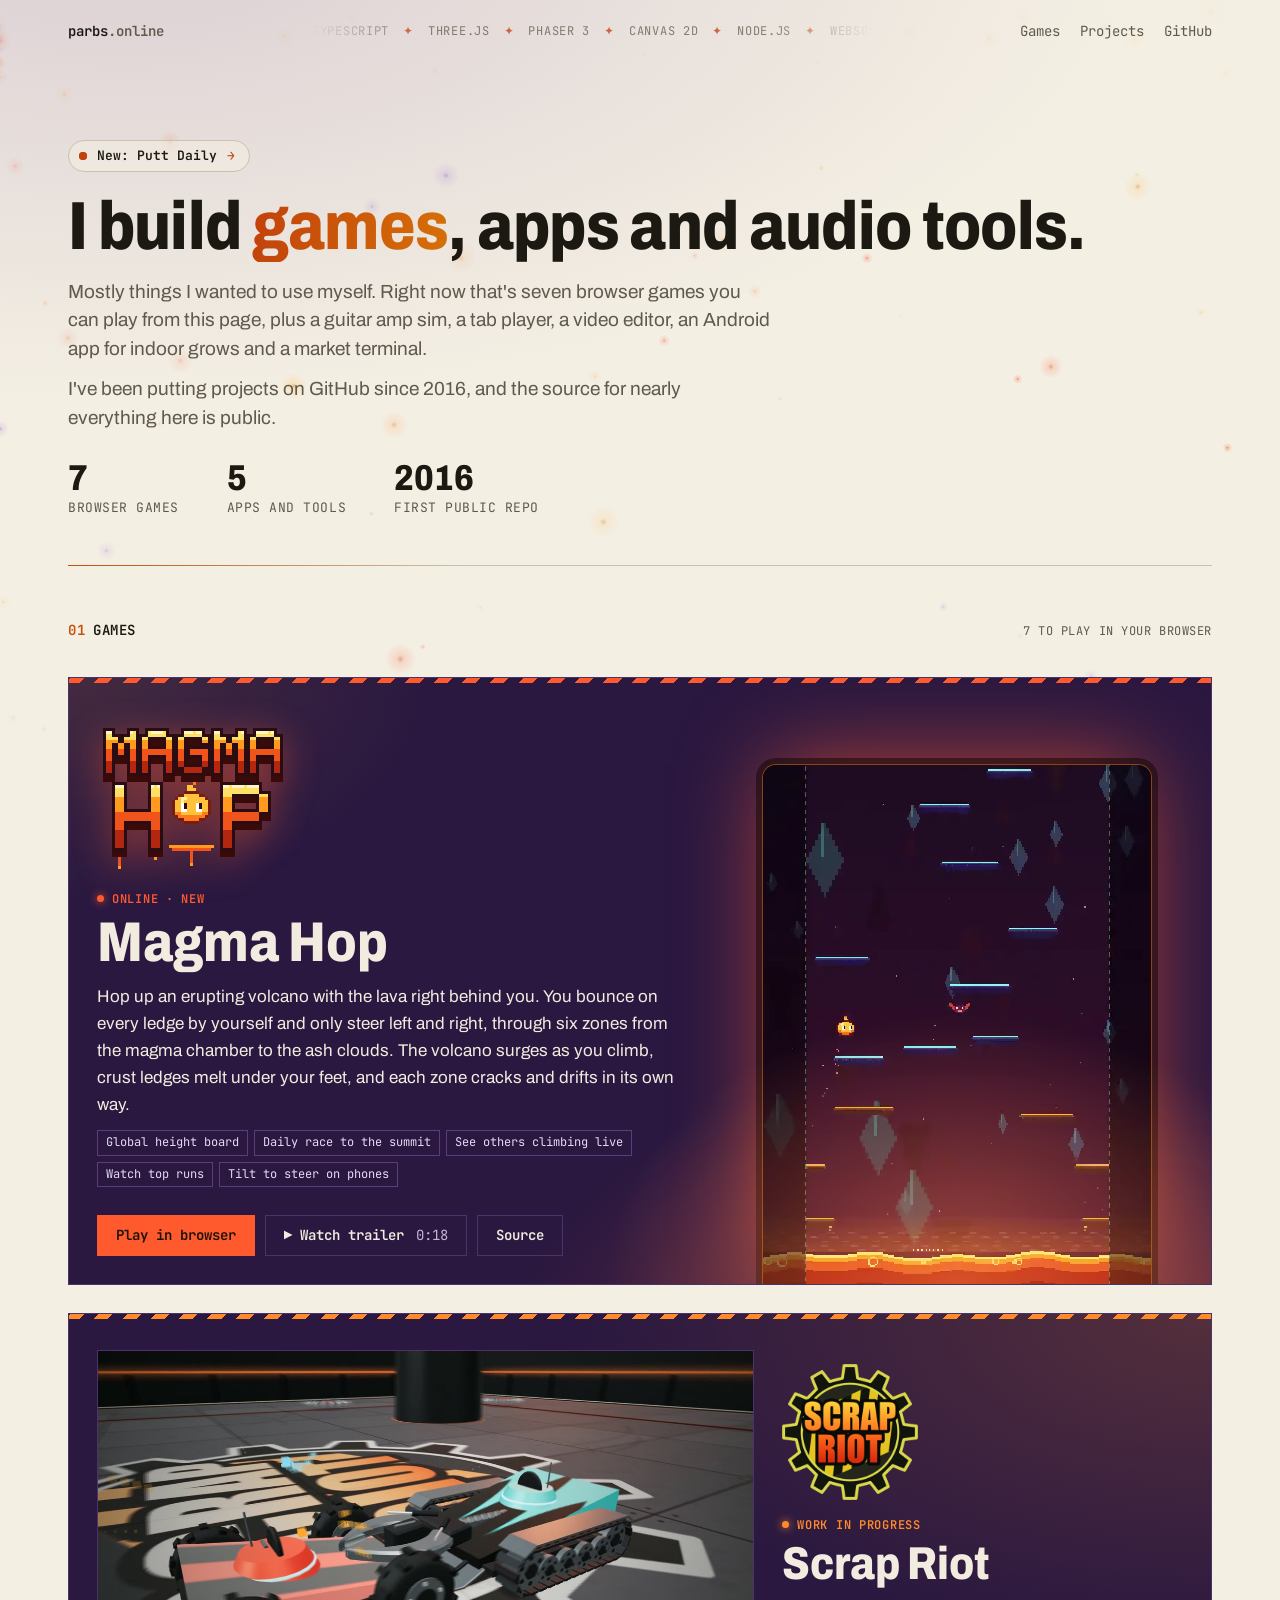
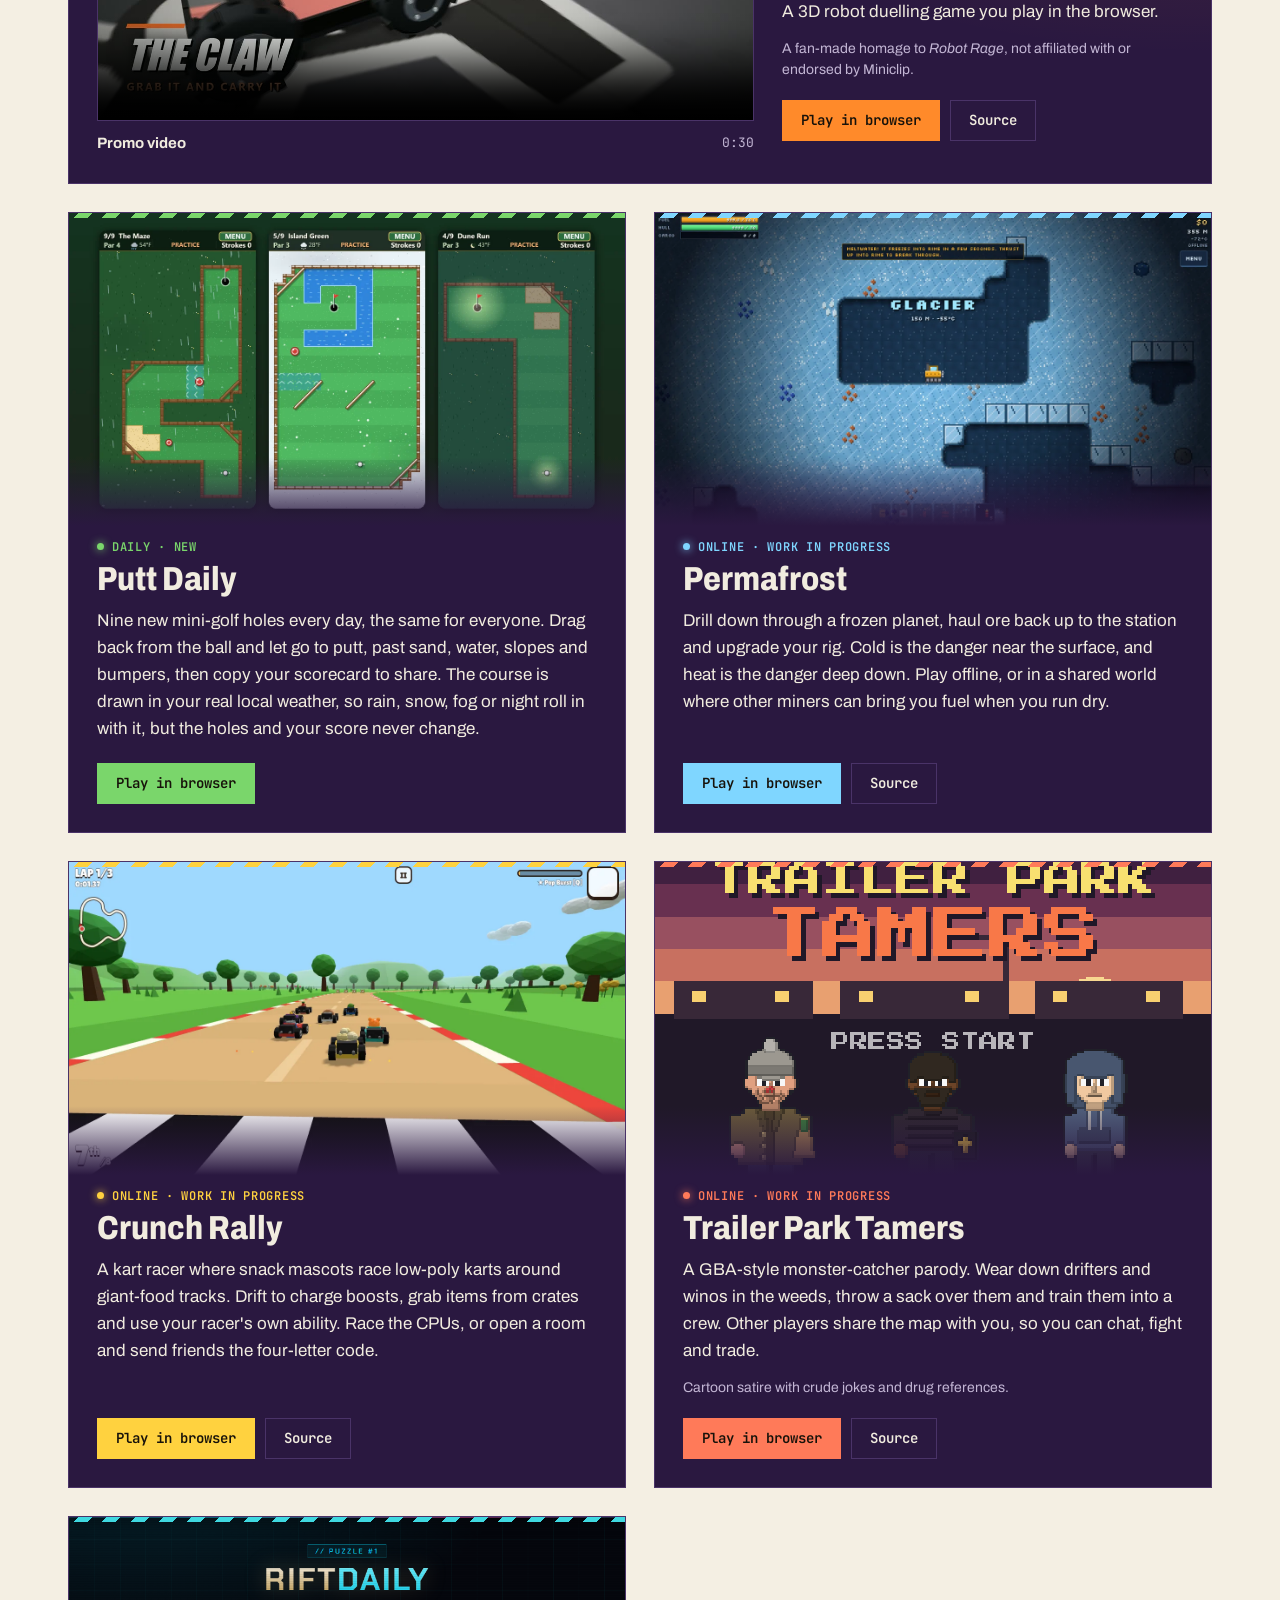
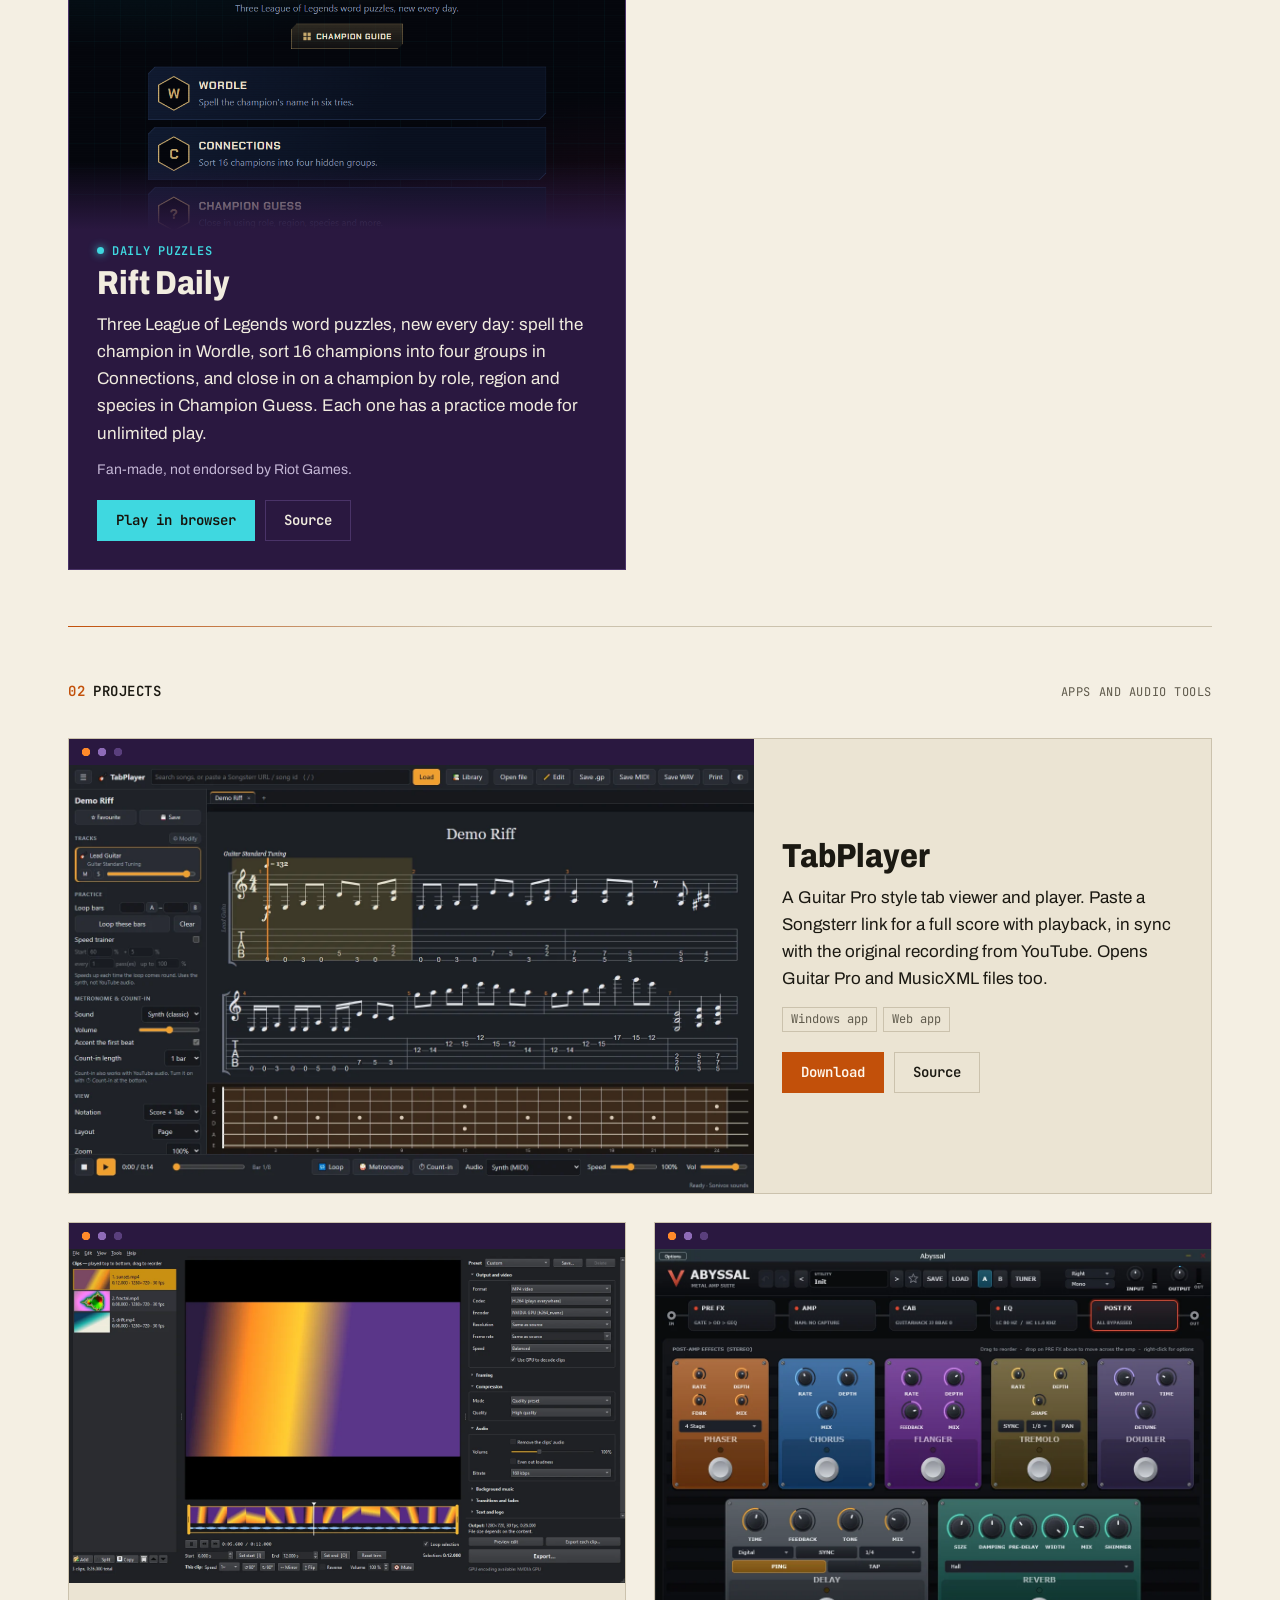
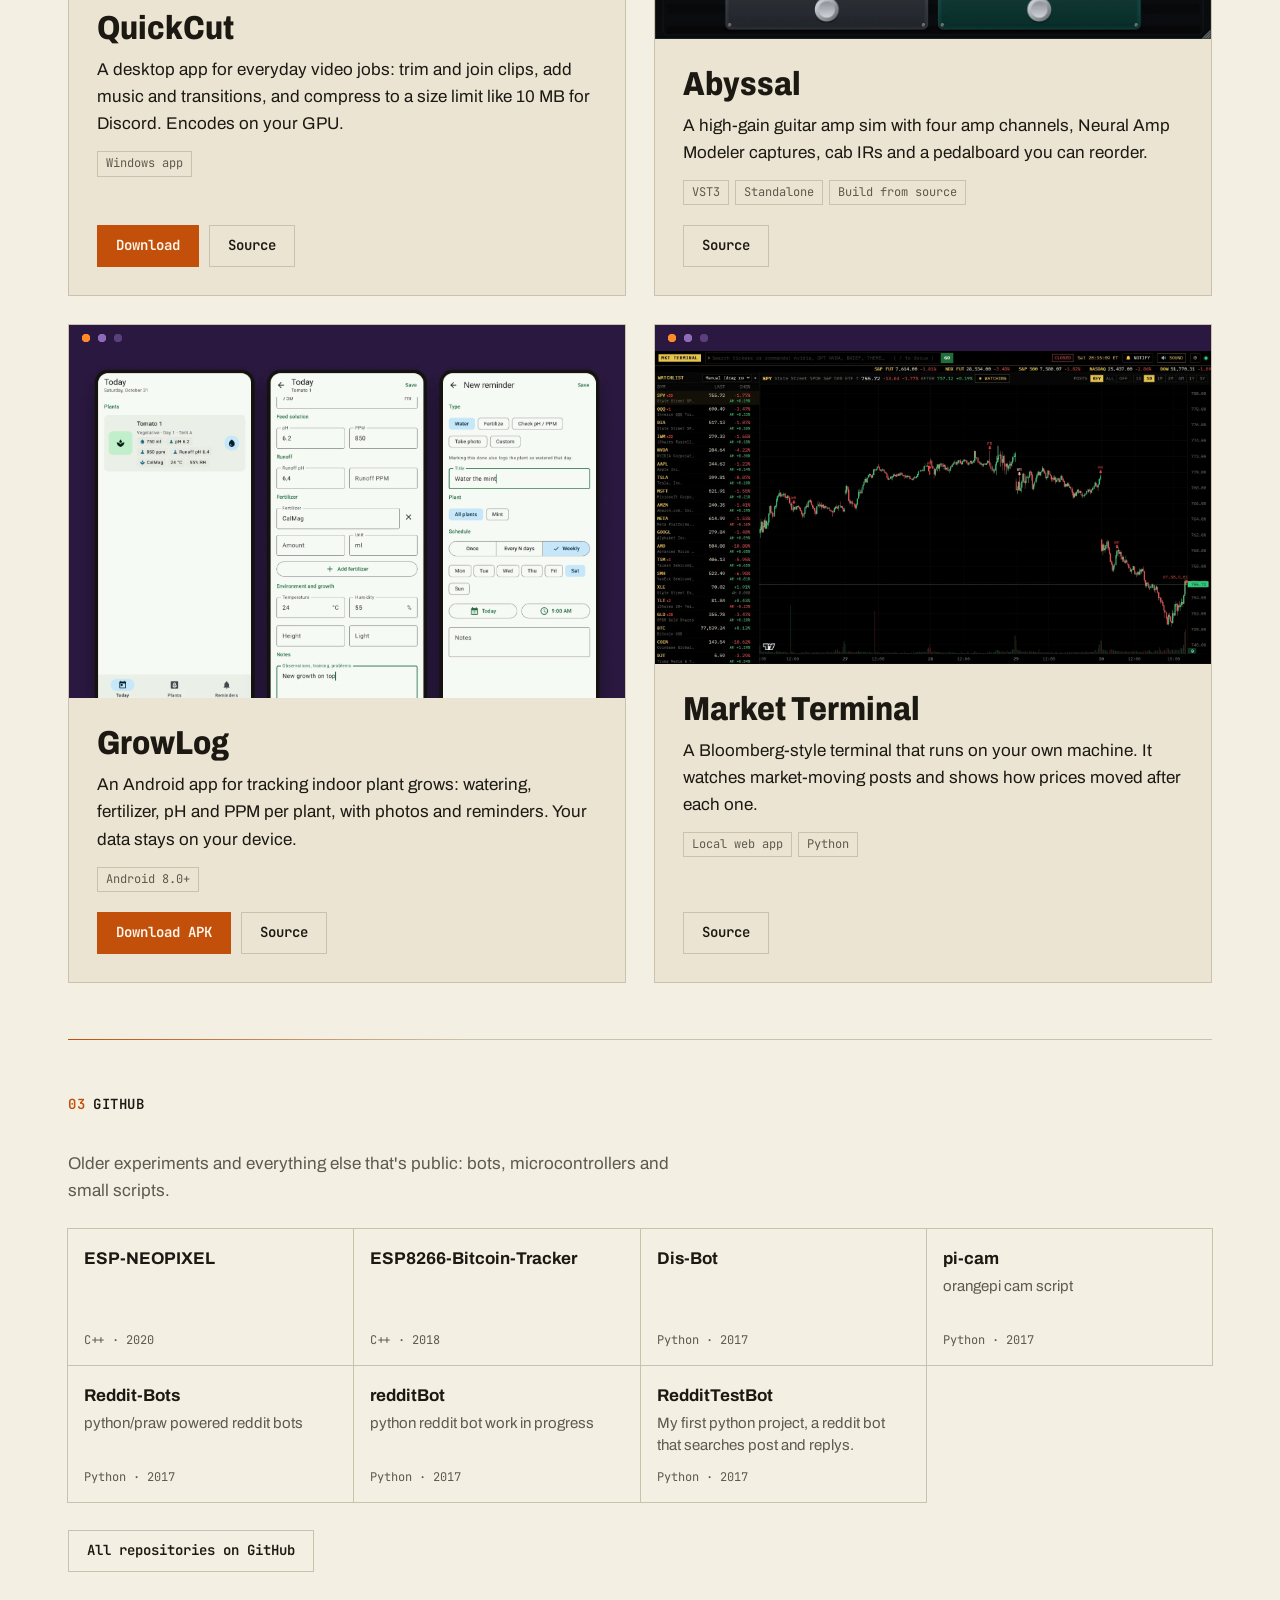
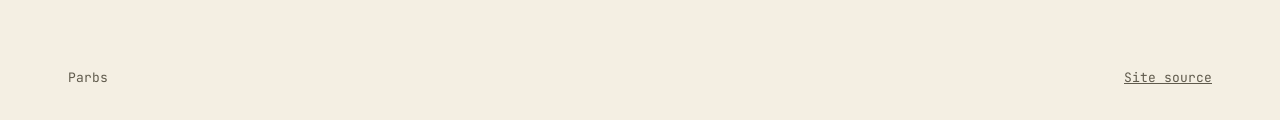
==== commit 56cccc43: "Add Putt Daily to the games New card with a three-weather gameplay shot, eyebrow points to it, and t" ====
--- a/site/index.html
+++ b/site/index.html
@@ -41,19 +41,19 @@
 
   <main id="main">
     <section class="hero">
-      <a class="eyebrow" href="#magma-hop"><span class="pulse"></span>New: Magma Hop erupts <span class="arrow">&rarr;</span></a>
+      <a class="eyebrow" href="#putt-daily"><span class="pulse"></span>New: Putt Daily <span class="arrow">&rarr;</span></a>
       <h1 class="split">I build <em>games</em>, apps and audio tools.</h1>
-      <p>Mostly things I wanted to use myself. Right now that's six browser games you can play from this page, plus a guitar amp sim, a tab player, a video editor, an Android app for indoor grows and a market terminal.</p>
-      <p>I've been putting projects on GitHub since 2016, and the source for everything here is public.</p>
+      <p>Mostly things I wanted to use myself. Right now that's seven browser games you can play from this page, plus a guitar amp sim, a tab player, a video editor, an Android app for indoor grows and a market terminal.</p>
+      <p>I've been putting projects on GitHub since 2016, and the source for nearly everything here is public.</p>
       <ul class="stats">
-        <li><b data-count="6">6</b> browser games</li>
+        <li><b data-count="7">7</b> browser games</li>
         <li><b data-count="5">5</b> apps and tools</li>
         <li><b data-count="2016" data-from="2006">2016</b> first public repo</li>
       </ul>
     </section>
 
     <section id="games" class="section">
-      <h2 class="label"><span>01</span> Games <small>6 to play in your browser</small></h2>
+      <h2 class="label"><span>01</span> Games <small>7 to play in your browser</small></h2>
 
       <div class="game-grid">
         <article id="magma-hop" class="game feature lead" style="--c: #ff5a2e">
@@ -105,6 +105,21 @@
           </div>
         </article>
 
+        <article id="putt-daily" class="game" style="--c: #7ad66b">
+          <a class="game-shot" href="https://putt.parbs.online/" tabindex="-1" aria-hidden="true">
+            <img src="assets/putt-daily.webp?v=1" width="1280" height="720" loading="lazy" alt="Putt Daily: three phone screens of top-down mini-golf holes with wooden rails, one in rain, one in snow and one at night with lamp light round the cup and ball.">
+            <span class="play">Play</span>
+          </a>
+          <div class="game-body">
+            <p class="tag">Daily · New</p>
+            <h3>Putt Daily</h3>
+            <p>Nine new mini-golf holes every day, the same for everyone. Drag back from the ball and let go to putt, past sand, water, slopes and bumpers, then copy your scorecard to share. The course is drawn in your real local weather, so rain, snow, fog or night roll in with it, but the holes and your score never change.</p>
+            <div class="actions">
+              <a class="button primary" href="https://putt.parbs.online/">Play in browser</a>
+            </div>
+          </div>
+        </article>
+
         <article class="game" style="--c: #7fd6ff">
           <a class="game-shot" href="https://permafrost.parbs.online/" tabindex="-1" aria-hidden="true">
             <img src="assets/permafrost.webp?v=1" width="1280" height="720" loading="lazy" alt="Permafrost: a small yellow drilling rig in a tunnel it has cut through blue glacier ice, with ore deposits and cracked ice blocks around it.">
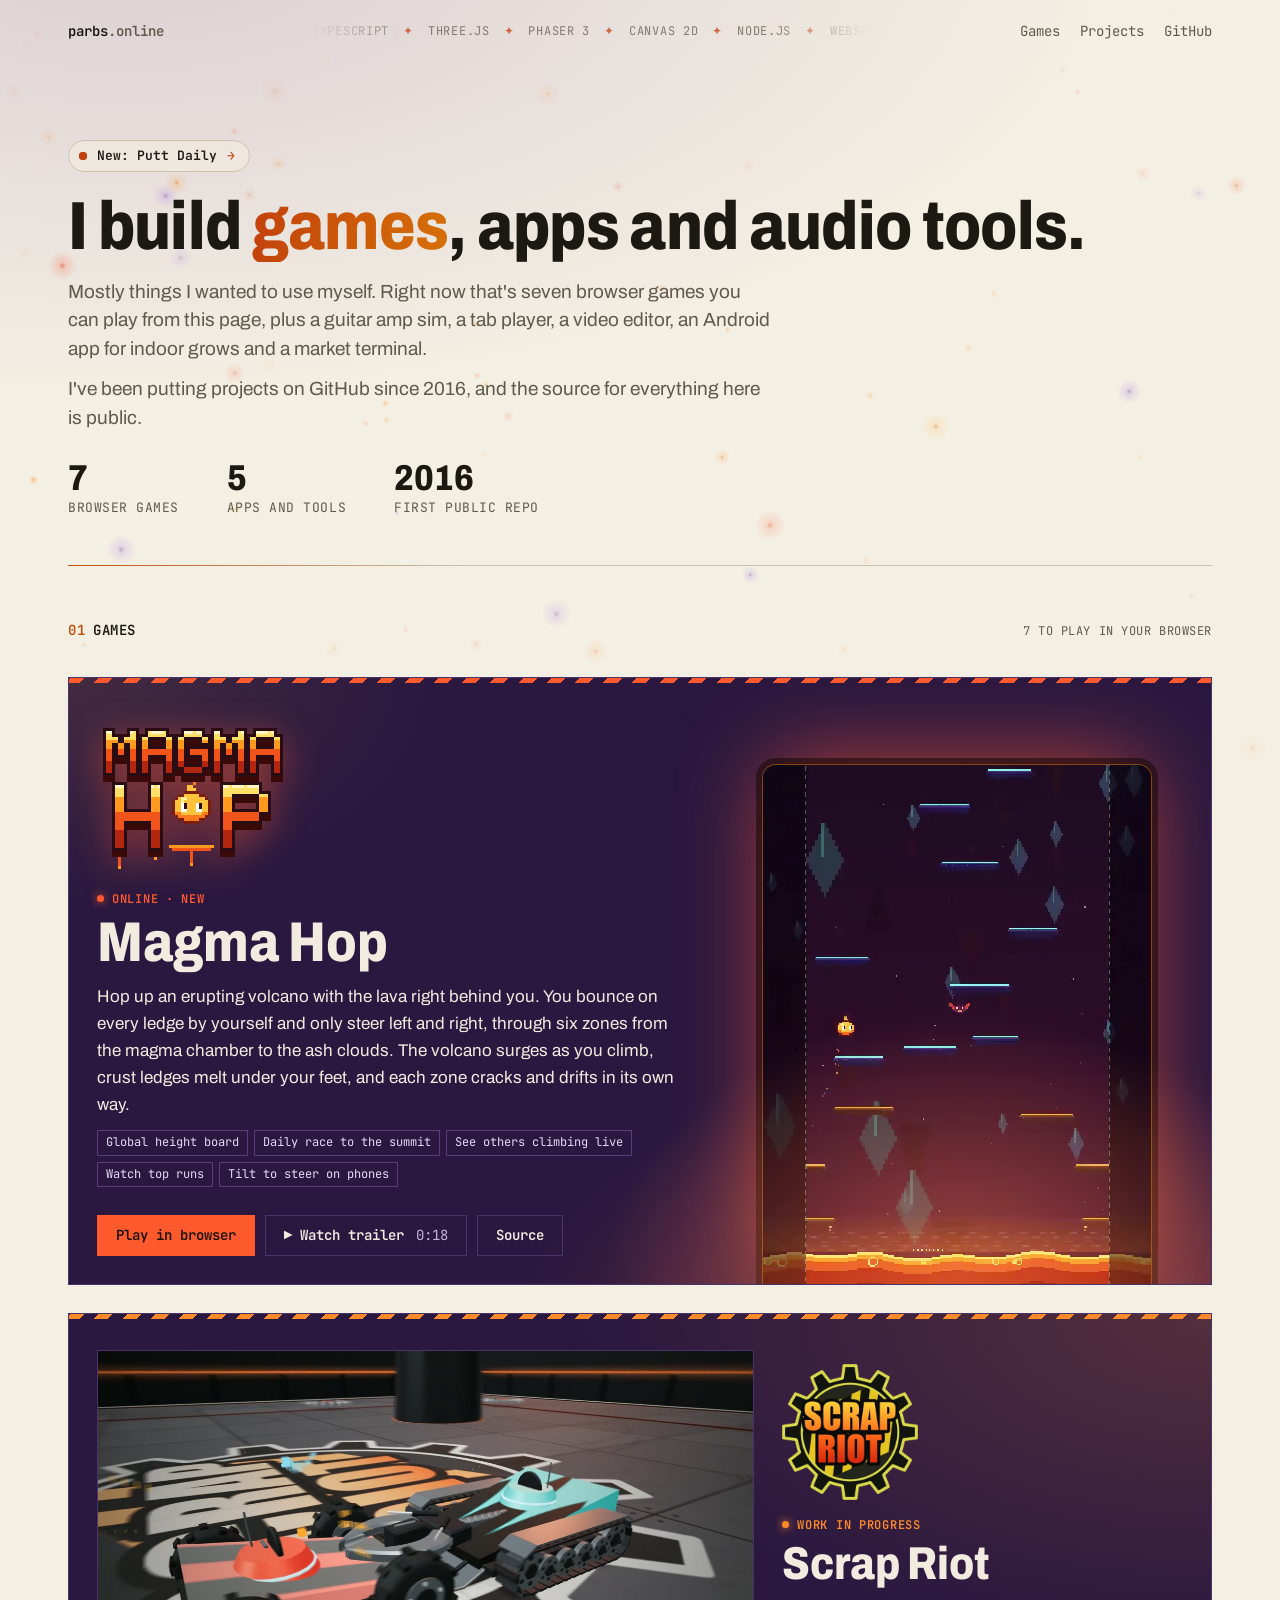
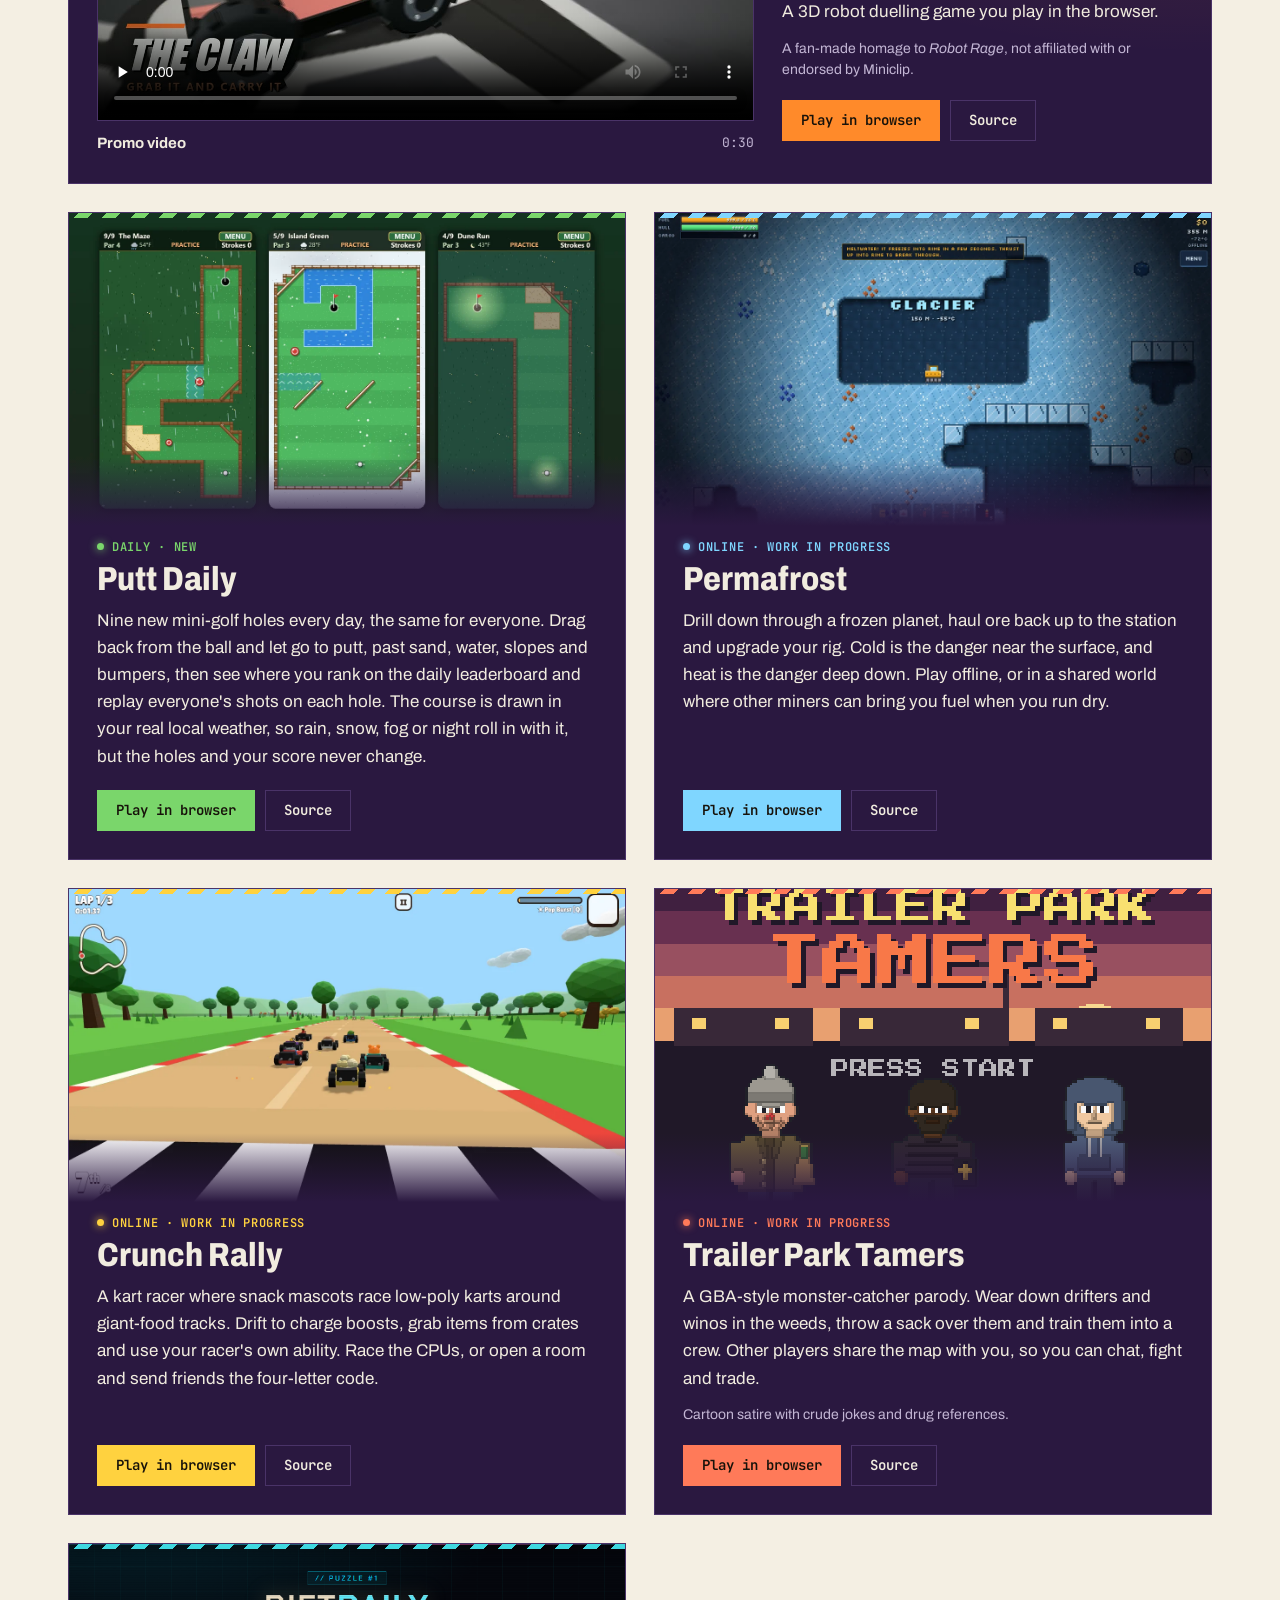
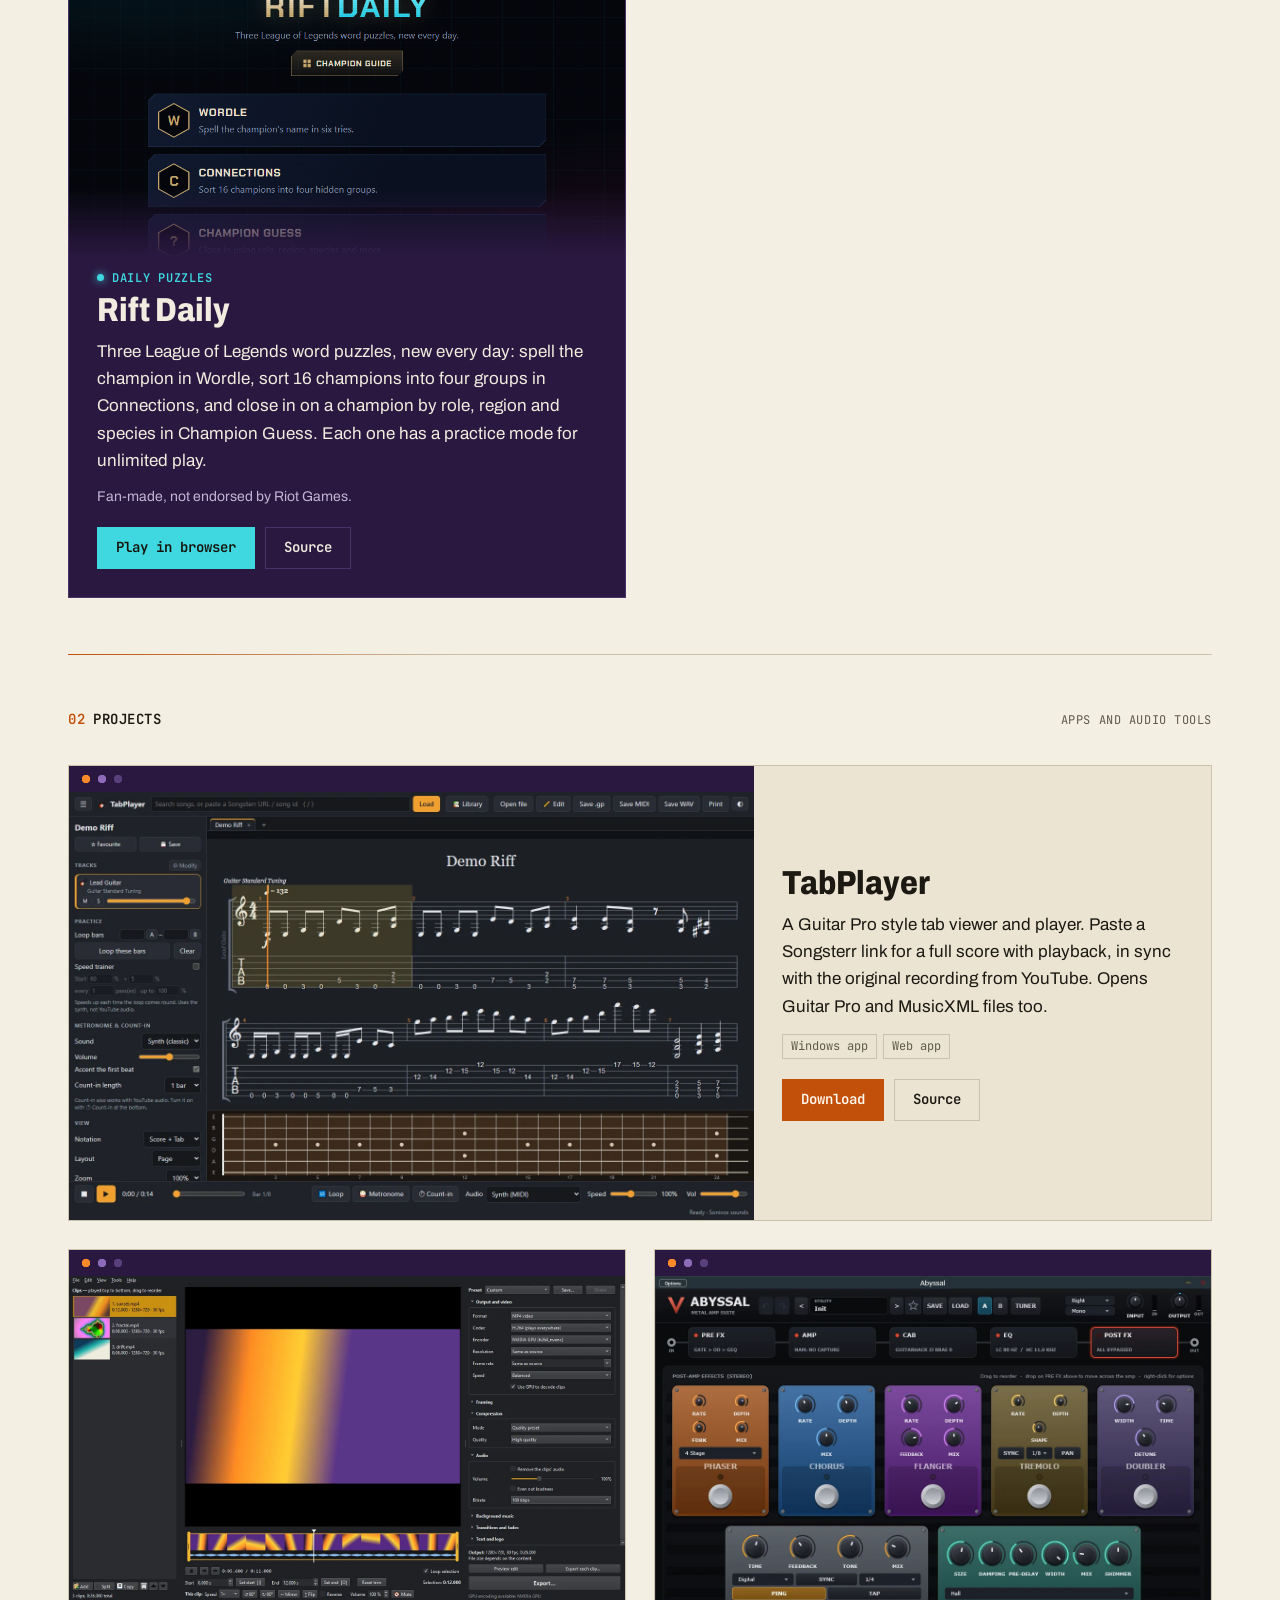
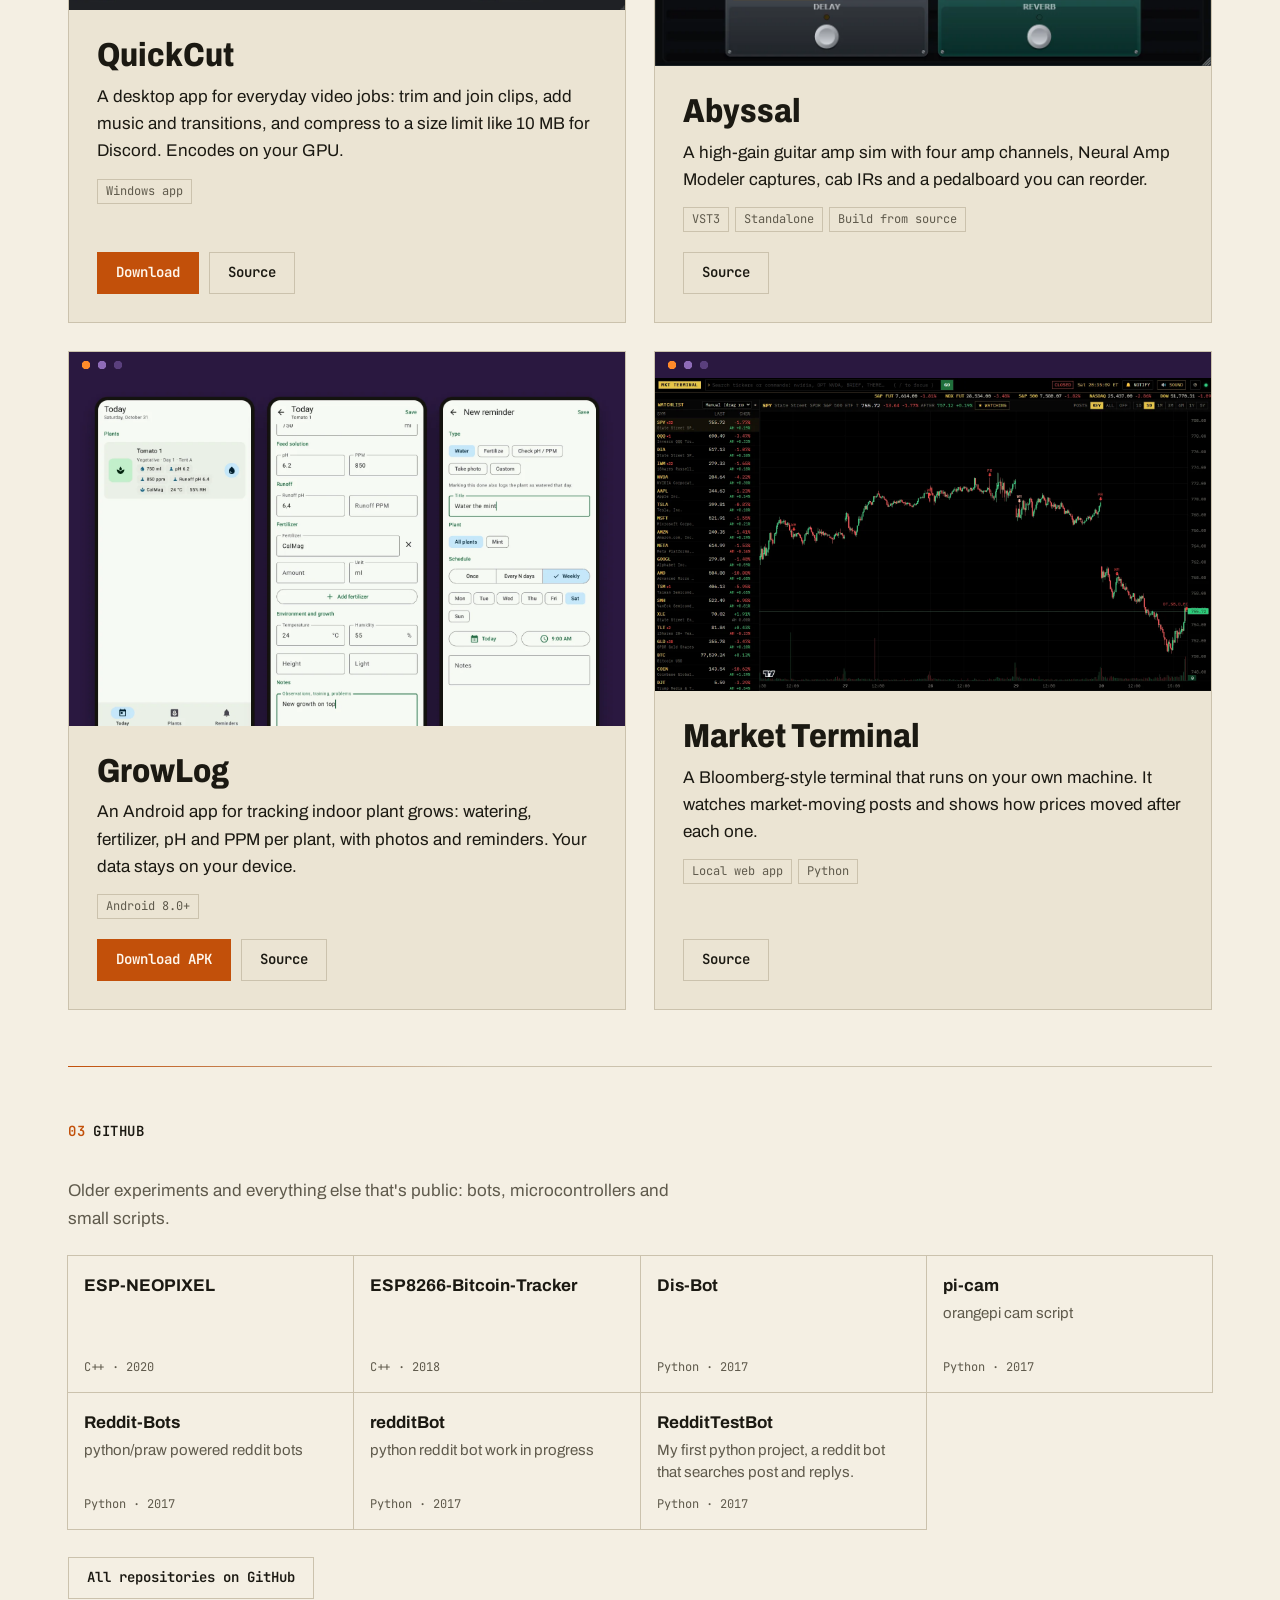
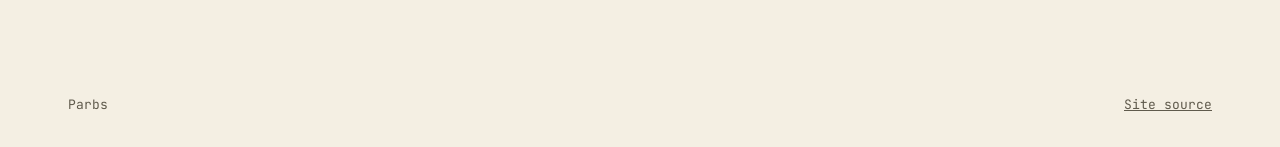
==== commit a9856d44: "Putt Daily is public: Source button, leaderboard line, keep it out of the repo list Co-Authored-By: " ====
--- a/site/index.html
+++ b/site/index.html
@@ -44,7 +44,7 @@
       <a class="eyebrow" href="#putt-daily"><span class="pulse"></span>New: Putt Daily <span class="arrow">&rarr;</span></a>
       <h1 class="split">I build <em>games</em>, apps and audio tools.</h1>
       <p>Mostly things I wanted to use myself. Right now that's seven browser games you can play from this page, plus a guitar amp sim, a tab player, a video editor, an Android app for indoor grows and a market terminal.</p>
-      <p>I've been putting projects on GitHub since 2016, and the source for nearly everything here is public.</p>
+      <p>I've been putting projects on GitHub since 2016, and the source for everything here is public.</p>
       <ul class="stats">
         <li><b data-count="7">7</b> browser games</li>
         <li><b data-count="5">5</b> apps and tools</li>
@@ -113,9 +113,10 @@
           <div class="game-body">
             <p class="tag">Daily · New</p>
             <h3>Putt Daily</h3>
-            <p>Nine new mini-golf holes every day, the same for everyone. Drag back from the ball and let go to putt, past sand, water, slopes and bumpers, then copy your scorecard to share. The course is drawn in your real local weather, so rain, snow, fog or night roll in with it, but the holes and your score never change.</p>
+            <p>Nine new mini-golf holes every day, the same for everyone. Drag back from the ball and let go to putt, past sand, water, slopes and bumpers, then see where you rank on the daily leaderboard and replay everyone's shots on each hole. The course is drawn in your real local weather, so rain, snow, fog or night roll in with it, but the holes and your score never change.</p>
             <div class="actions">
               <a class="button primary" href="https://putt.parbs.online/">Play in browser</a>
+              <a class="button" href="https://github.com/nparbs/putt-daily">Source</a>
             </div>
           </div>
         </article>
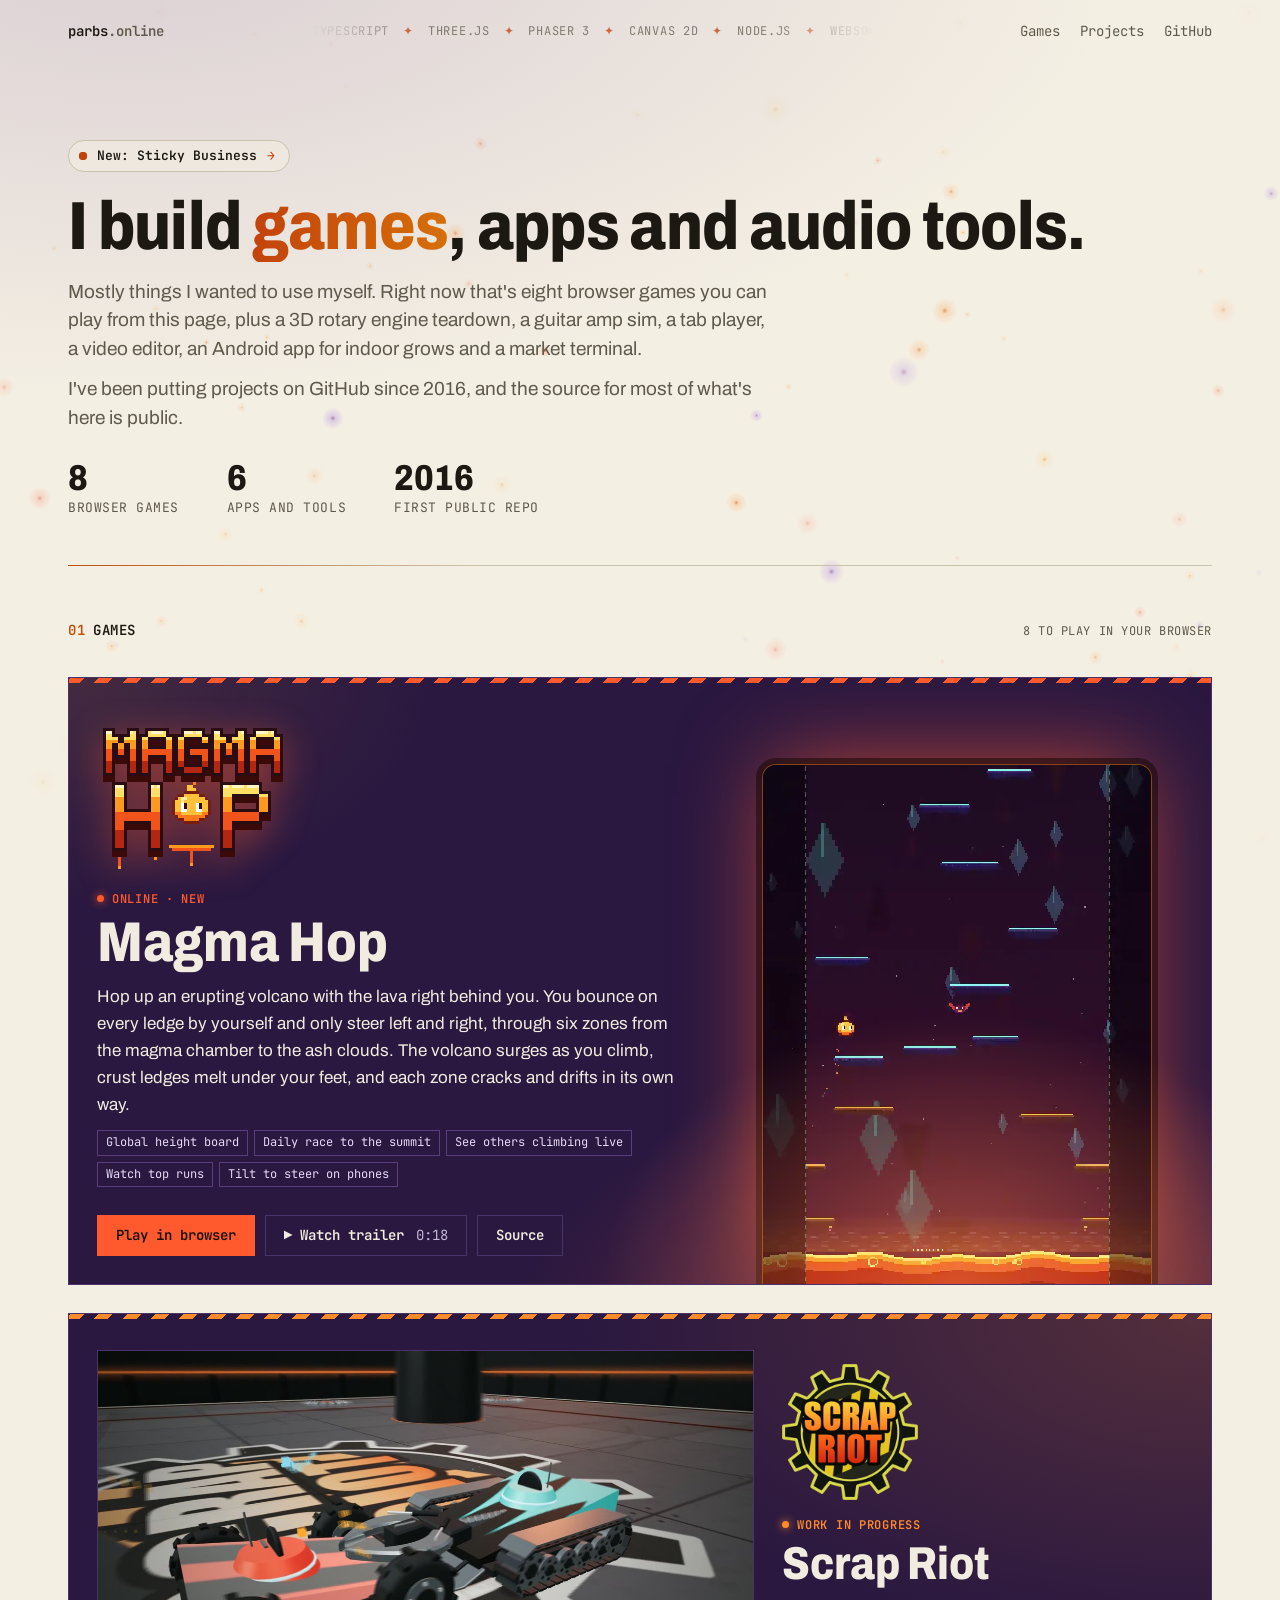
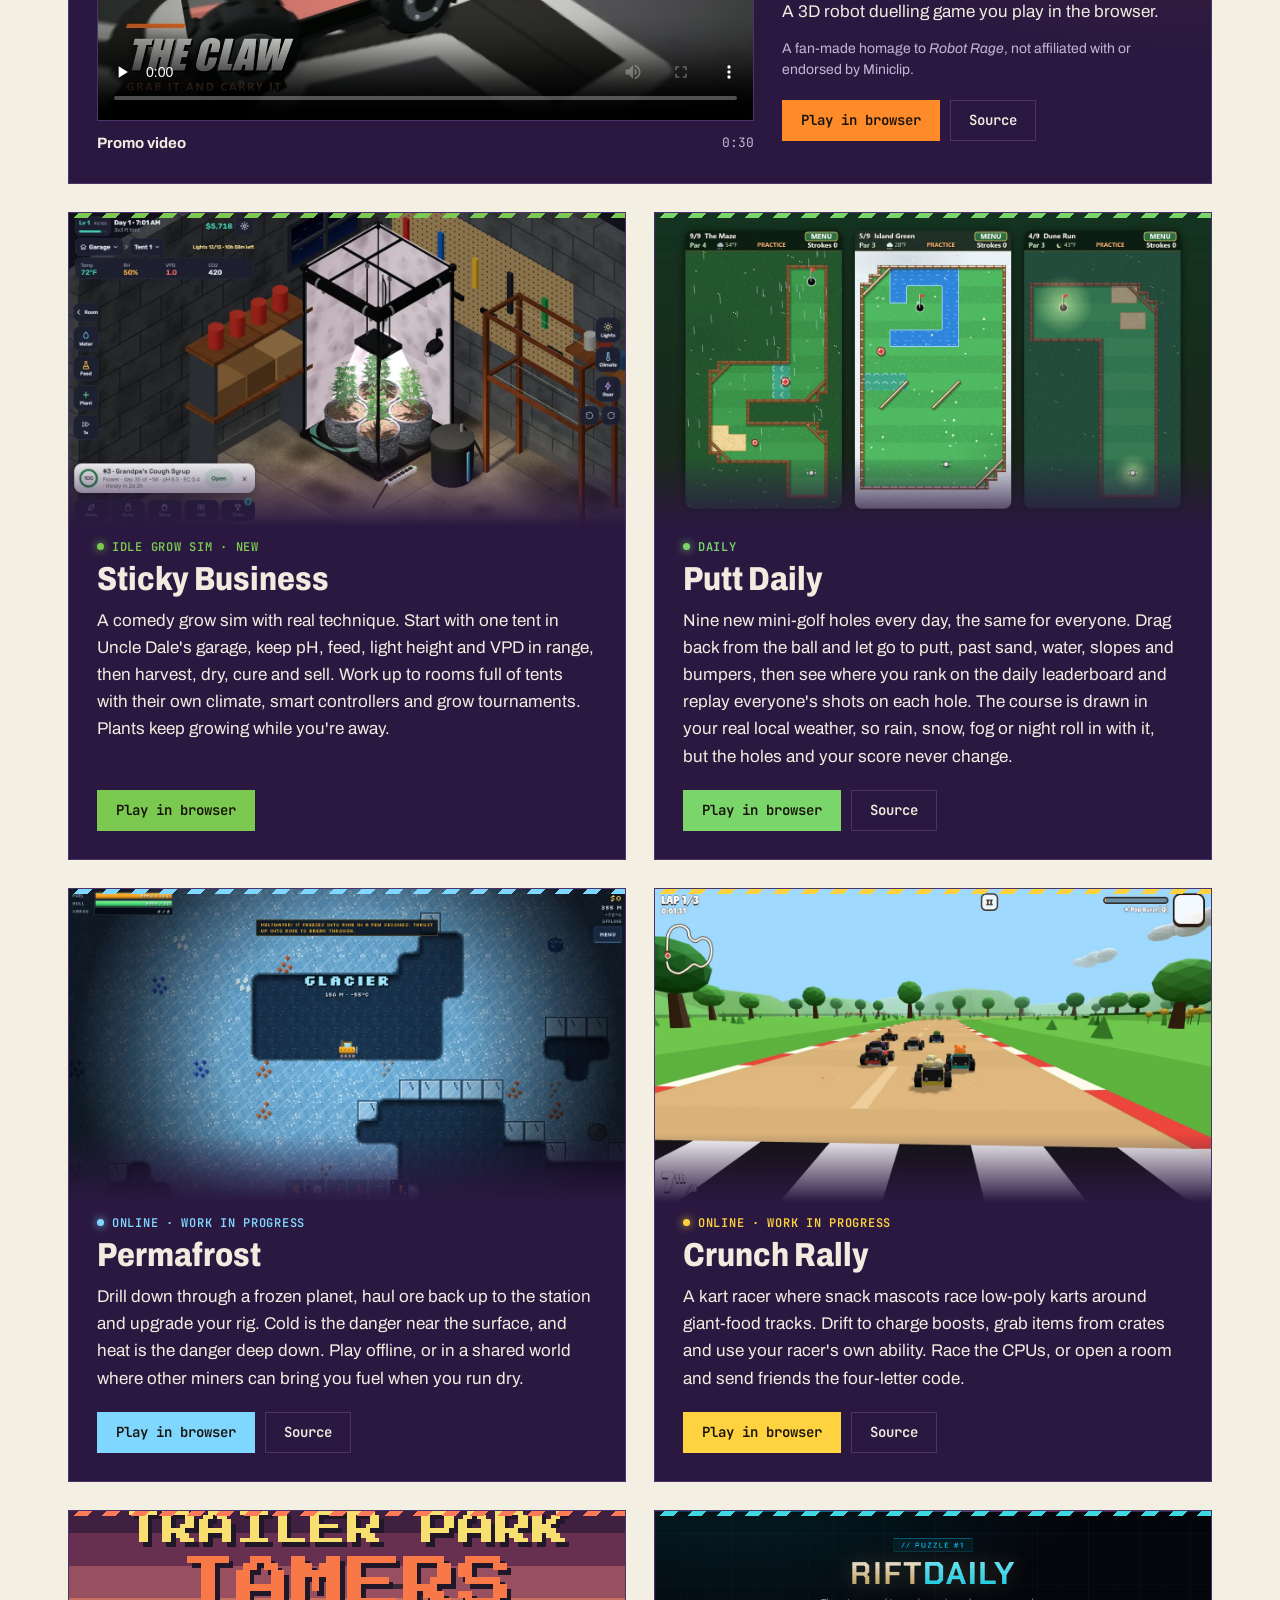
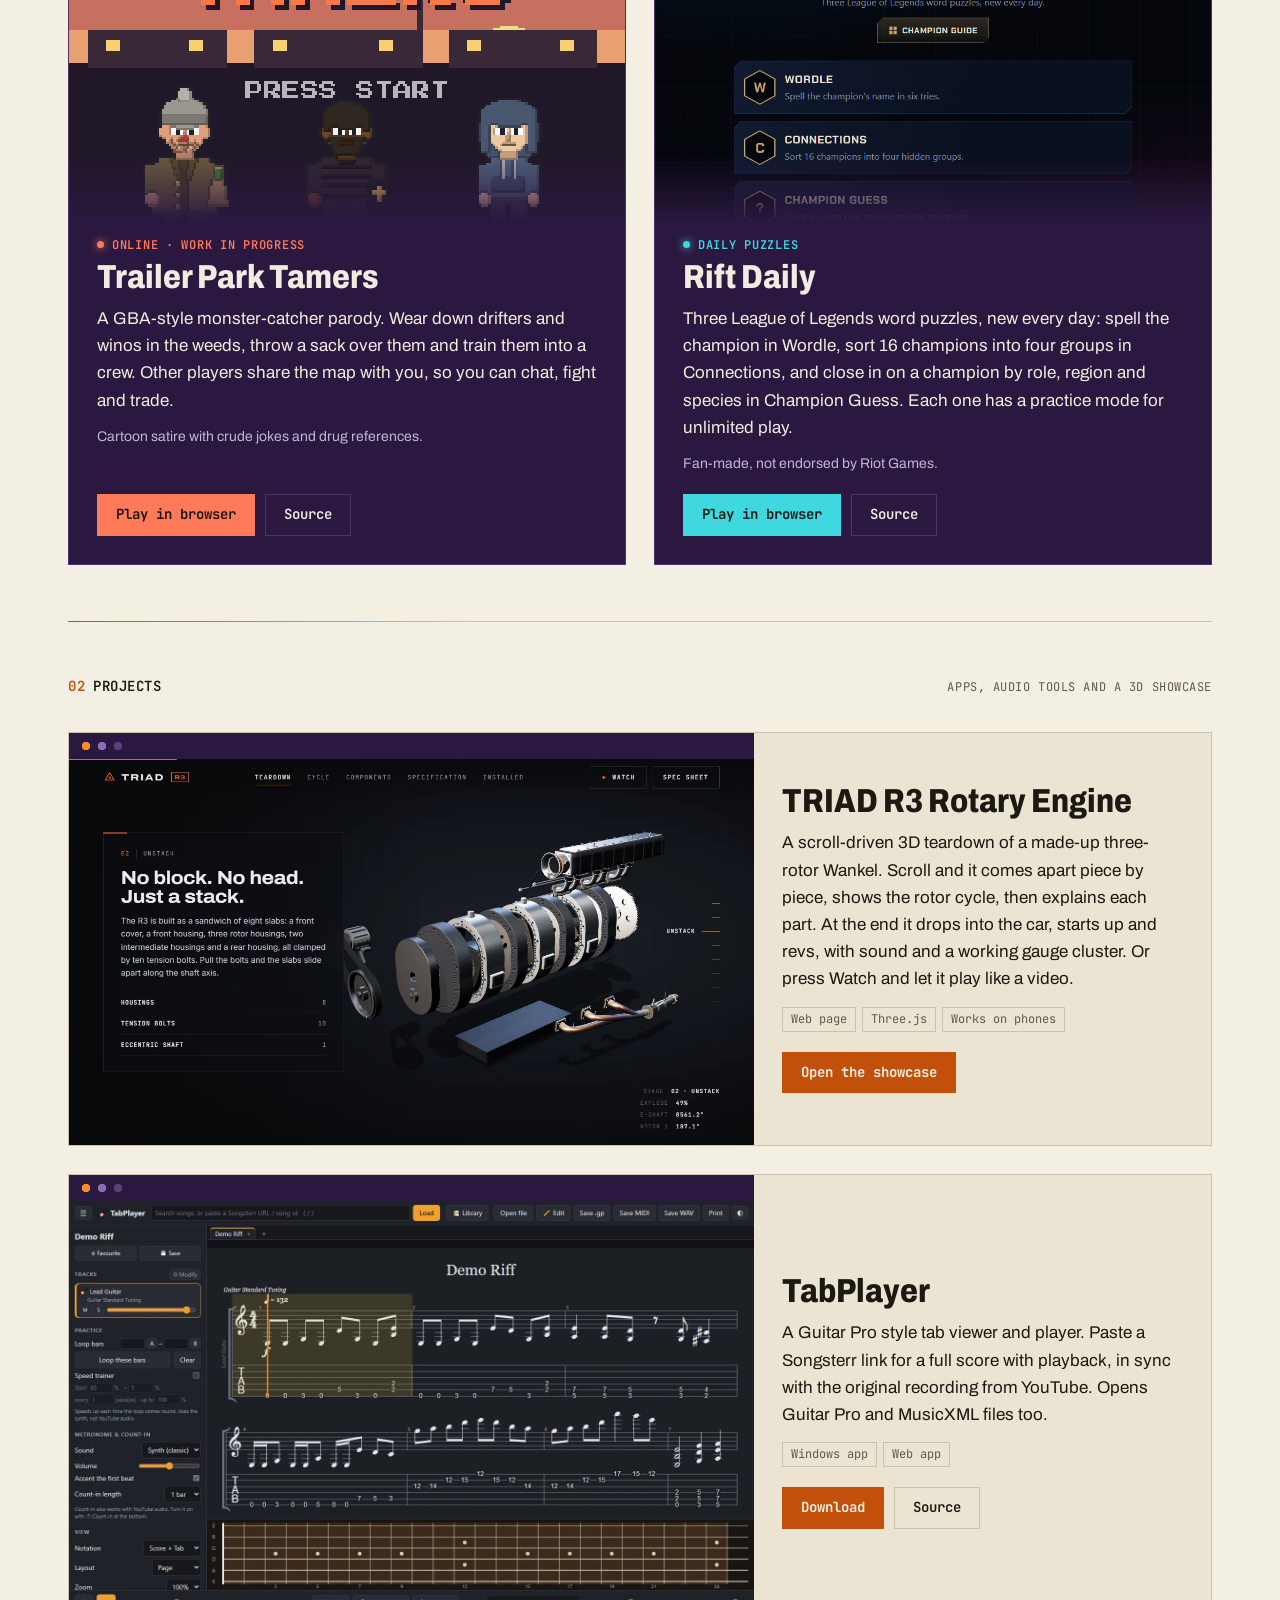
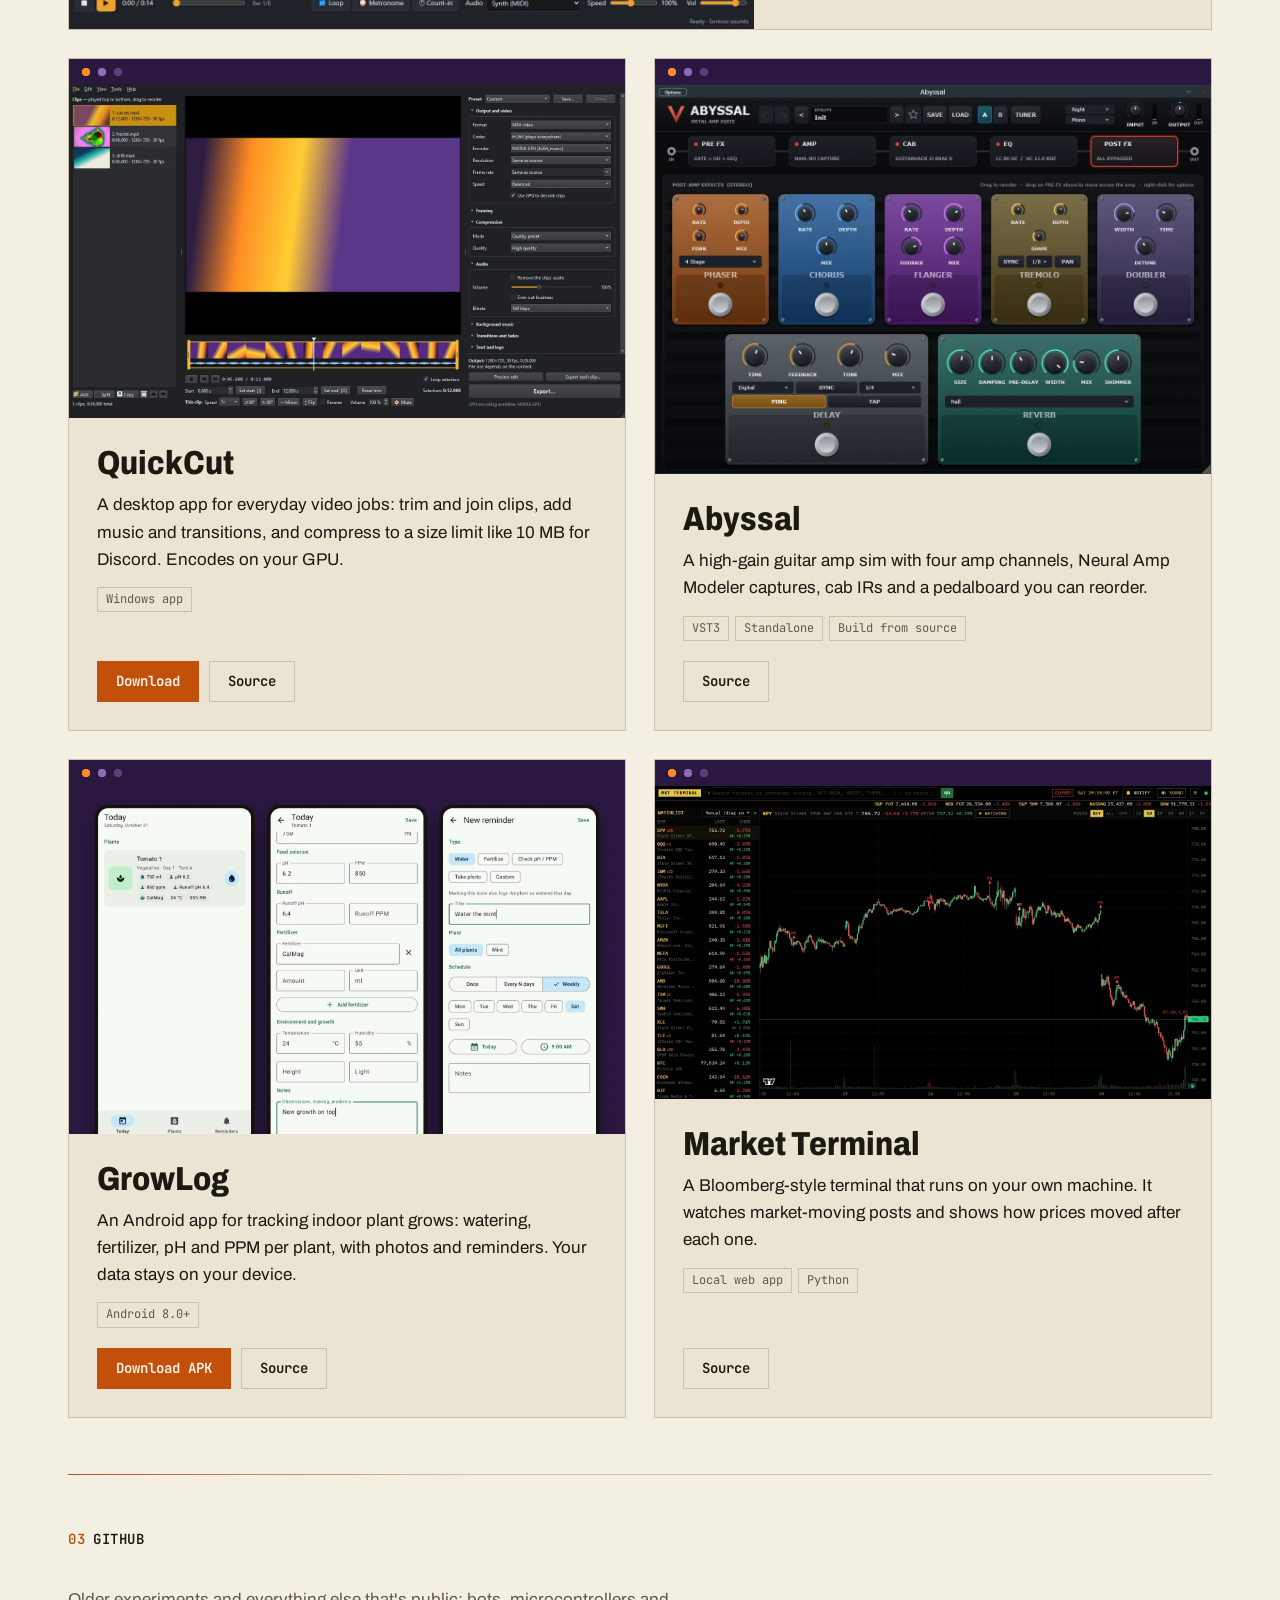
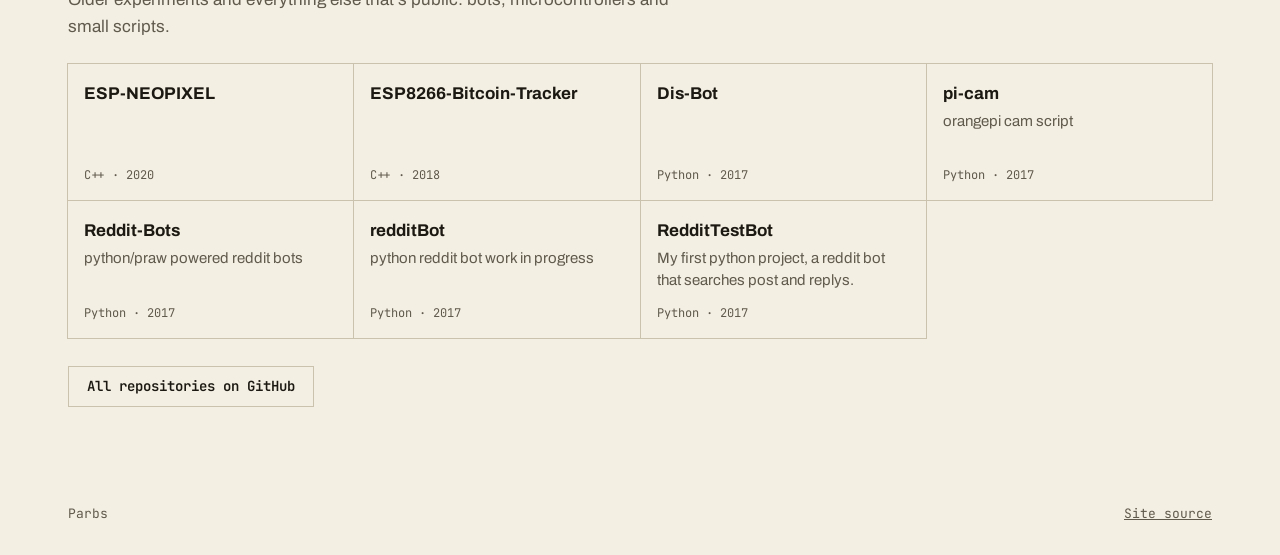
==== commit 6c004c31: "Add Sticky Business and TRIAD R3 rotary showcase cards Sticky Business is the first small game card " ====
--- a/site/index.html
+++ b/site/index.html
@@ -41,19 +41,19 @@
 
   <main id="main">
     <section class="hero">
-      <a class="eyebrow" href="#putt-daily"><span class="pulse"></span>New: Putt Daily <span class="arrow">&rarr;</span></a>
+      <a class="eyebrow" href="#sticky-business"><span class="pulse"></span>New: Sticky Business <span class="arrow">&rarr;</span></a>
       <h1 class="split">I build <em>games</em>, apps and audio tools.</h1>
-      <p>Mostly things I wanted to use myself. Right now that's seven browser games you can play from this page, plus a guitar amp sim, a tab player, a video editor, an Android app for indoor grows and a market terminal.</p>
-      <p>I've been putting projects on GitHub since 2016, and the source for everything here is public.</p>
+      <p>Mostly things I wanted to use myself. Right now that's eight browser games you can play from this page, plus a 3D rotary engine teardown, a guitar amp sim, a tab player, a video editor, an Android app for indoor grows and a market terminal.</p>
+      <p>I've been putting projects on GitHub since 2016, and the source for most of what's here is public.</p>
       <ul class="stats">
-        <li><b data-count="7">7</b> browser games</li>
-        <li><b data-count="5">5</b> apps and tools</li>
+        <li><b data-count="8">8</b> browser games</li>
+        <li><b data-count="6">6</b> apps and tools</li>
         <li><b data-count="2016" data-from="2006">2016</b> first public repo</li>
       </ul>
     </section>
 
     <section id="games" class="section">
-      <h2 class="label"><span>01</span> Games <small>7 to play in your browser</small></h2>
+      <h2 class="label"><span>01</span> Games <small>8 to play in your browser</small></h2>
 
       <div class="game-grid">
         <article id="magma-hop" class="game feature lead" style="--c: #ff5a2e">
@@ -105,13 +105,28 @@
           </div>
         </article>
 
+        <article id="sticky-business" class="game" style="--c: #7bc950">
+          <a class="game-shot" href="https://grow.parbs.online/" tabindex="-1" aria-hidden="true">
+            <img src="assets/sticky-business.webp?v=1" width="1280" height="720" loading="lazy" alt="Sticky Business: a grow tent in a garage with four flowering plants in fabric pots under a hanging light, with a reservoir, power strip and shelves around it.">
+            <span class="play">Play</span>
+          </a>
+          <div class="game-body">
+            <p class="tag">Idle grow sim · New</p>
+            <h3>Sticky Business</h3>
+            <p>A comedy grow sim with real technique. Start with one tent in Uncle Dale's garage, keep pH, feed, light height and VPD in range, then harvest, dry, cure and sell. Work up to rooms full of tents with their own climate, smart controllers and grow tournaments. Plants keep growing while you're away.</p>
+            <div class="actions">
+              <a class="button primary" href="https://grow.parbs.online/">Play in browser</a>
+            </div>
+          </div>
+        </article>
+
         <article id="putt-daily" class="game" style="--c: #7ad66b">
           <a class="game-shot" href="https://putt.parbs.online/" tabindex="-1" aria-hidden="true">
             <img src="assets/putt-daily.webp?v=1" width="1280" height="720" loading="lazy" alt="Putt Daily: three phone screens of top-down mini-golf holes with wooden rails, one in rain, one in snow and one at night with lamp light round the cup and ball.">
             <span class="play">Play</span>
           </a>
           <div class="game-body">
-            <p class="tag">Daily · New</p>
+            <p class="tag">Daily</p>
             <h3>Putt Daily</h3>
             <p>Nine new mini-golf holes every day, the same for everyone. Drag back from the ball and let go to putt, past sand, water, slopes and bumpers, then see where you rank on the daily leaderboard and replay everyone's shots on each hole. The course is drawn in your real local weather, so rain, snow, fog or night roll in with it, but the holes and your score never change.</p>
             <div class="actions">
@@ -190,9 +205,23 @@
     </section>
 
     <section id="projects" class="section">
-      <h2 class="label"><span>02</span> Projects <small>Apps and audio tools</small></h2>
+      <h2 class="label"><span>02</span> Projects <small>Apps, audio tools and a 3D showcase</small></h2>
 
       <div class="project-grid">
+        <article id="rotary-engine" class="project feature">
+          <div class="project-media">
+            <img src="assets/rotary-engine.webp?v=1" width="1280" height="720" loading="lazy" alt="TRIAD R3 showcase: a three-rotor rotary engine pulled apart along its shaft into its housings, with the intake and exhaust lifted off, beside a panel explaining the stack.">
+          </div>
+          <div class="project-body">
+            <h3>TRIAD R3 Rotary Engine</h3>
+            <p>A scroll-driven 3D teardown of a made-up three-rotor Wankel. Scroll and it comes apart piece by piece, shows the rotor cycle, then explains each part. At the end it drops into the car, starts up and revs, with sound and a working gauge cluster. Or press Watch and let it play like a video.</p>
+            <ul class="chips"><li>Web page</li><li>Three.js</li><li>Works on phones</li></ul>
+            <div class="actions">
+              <a class="button primary" href="rotary-engine-showcase/">Open the showcase</a>
+            </div>
+          </div>
+        </article>
+
         <article class="project feature">
           <div class="project-media">
             <img src="assets/tabplayer.webp" width="1440" height="900" loading="lazy" alt="TabPlayer showing a riff as standard notation and tablature, with practice controls and a fretboard.">
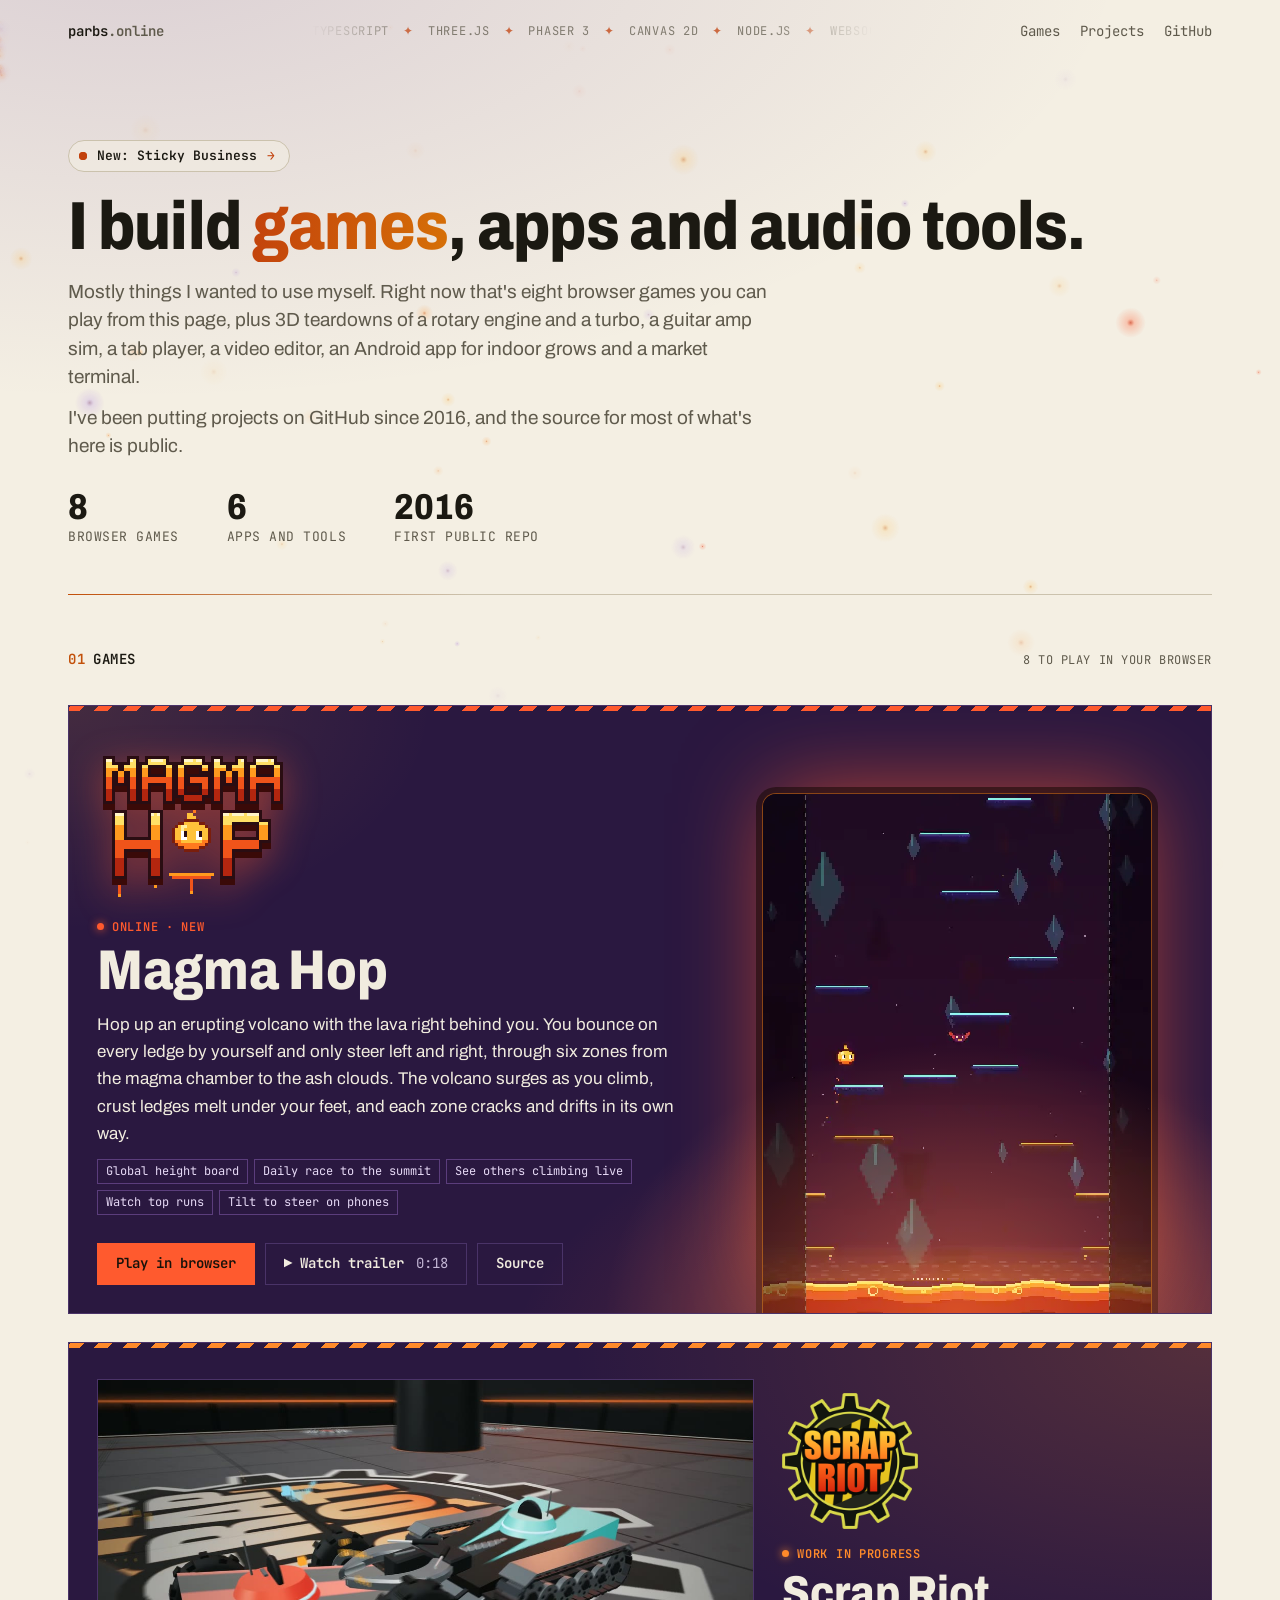
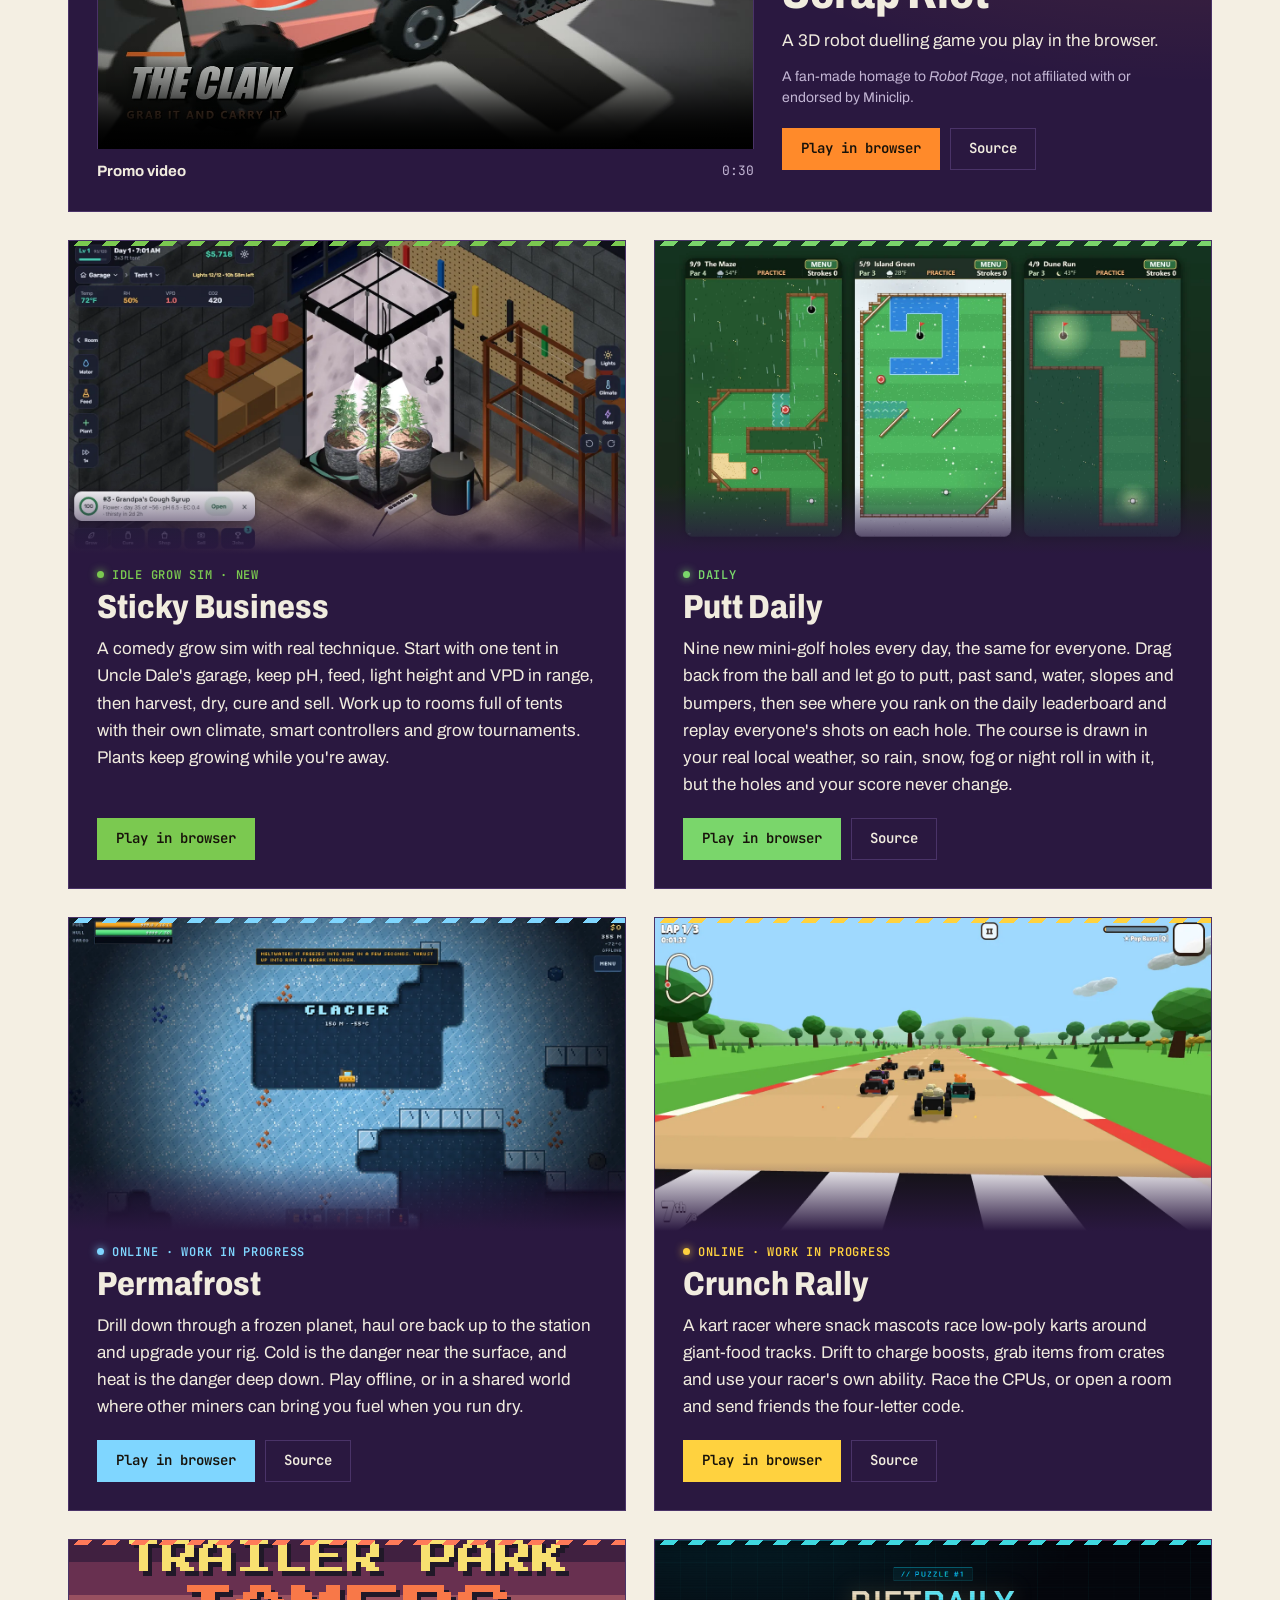
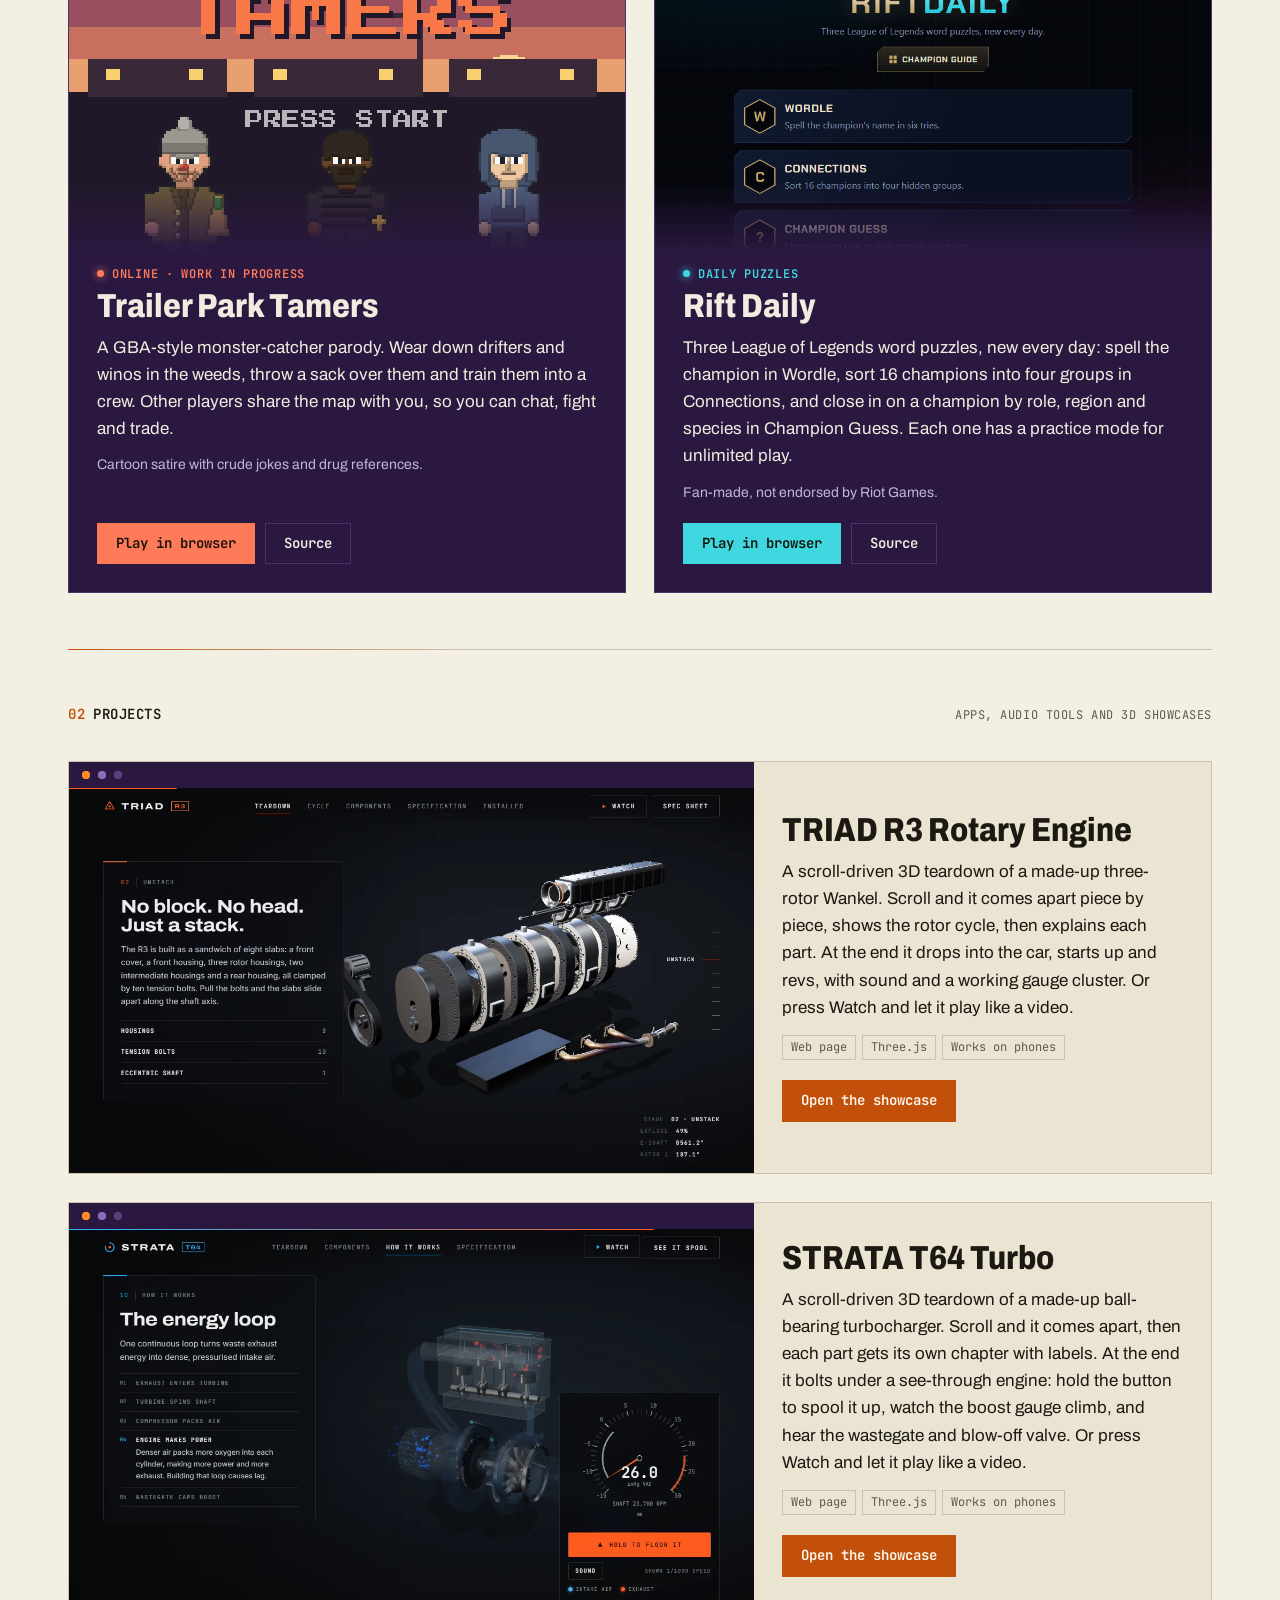
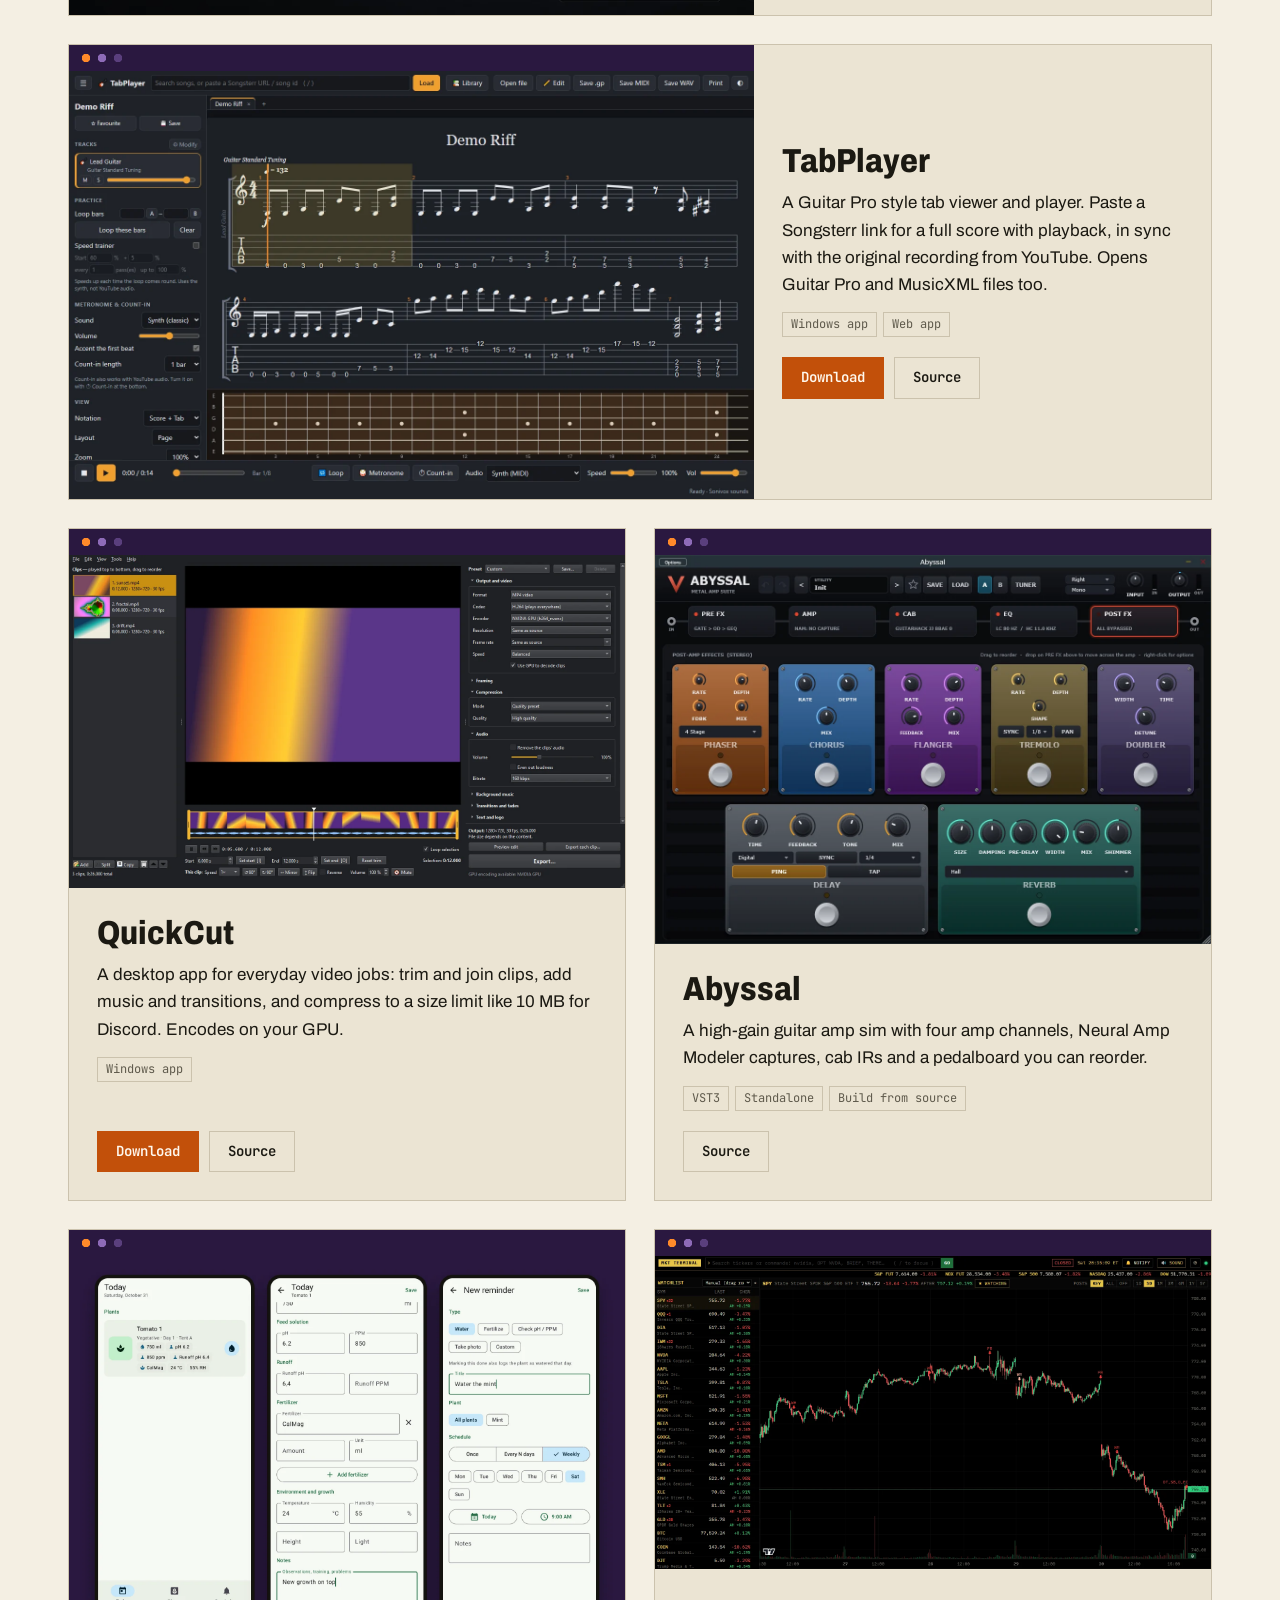
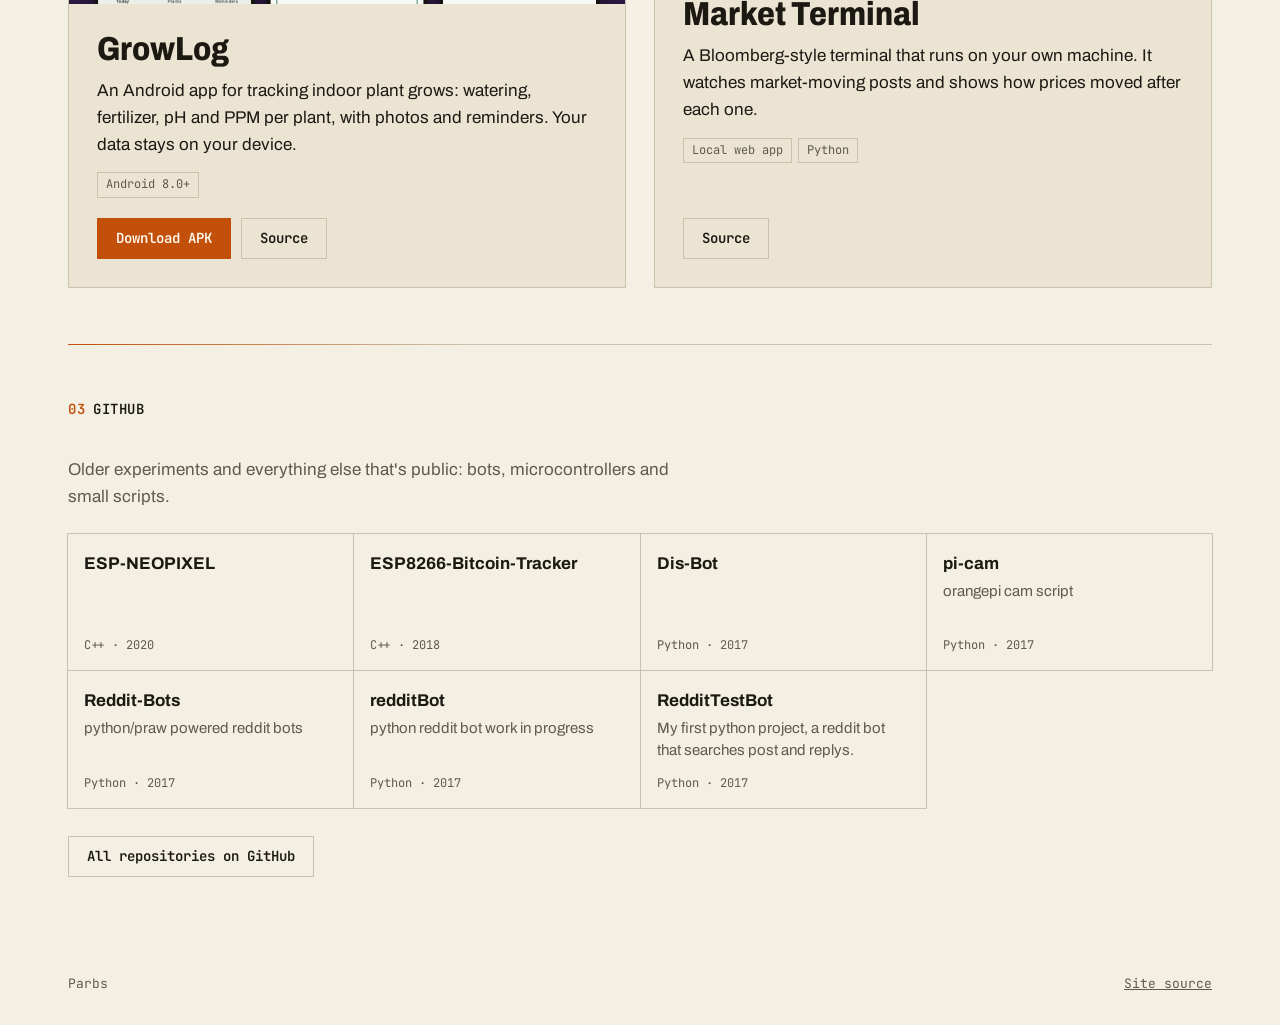
==== commit 08f79f38: "Add STRATA T64 turbo showcase at /turbo-showcase and a Projects card Co-Authored-By: Claude Opus 5.5" ====
--- a/site/index.html
+++ b/site/index.html
@@ -43,7 +43,7 @@
     <section class="hero">
       <a class="eyebrow" href="#sticky-business"><span class="pulse"></span>New: Sticky Business <span class="arrow">&rarr;</span></a>
       <h1 class="split">I build <em>games</em>, apps and audio tools.</h1>
-      <p>Mostly things I wanted to use myself. Right now that's eight browser games you can play from this page, plus a 3D rotary engine teardown, a guitar amp sim, a tab player, a video editor, an Android app for indoor grows and a market terminal.</p>
+      <p>Mostly things I wanted to use myself. Right now that's eight browser games you can play from this page, plus 3D teardowns of a rotary engine and a turbo, a guitar amp sim, a tab player, a video editor, an Android app for indoor grows and a market terminal.</p>
       <p>I've been putting projects on GitHub since 2016, and the source for most of what's here is public.</p>
       <ul class="stats">
         <li><b data-count="8">8</b> browser games</li>
@@ -205,7 +205,7 @@
     </section>
 
     <section id="projects" class="section">
-      <h2 class="label"><span>02</span> Projects <small>Apps, audio tools and a 3D showcase</small></h2>
+      <h2 class="label"><span>02</span> Projects <small>Apps, audio tools and 3D showcases</small></h2>
 
       <div class="project-grid">
         <article id="rotary-engine" class="project feature">
@@ -218,6 +218,20 @@
             <ul class="chips"><li>Web page</li><li>Three.js</li><li>Works on phones</li></ul>
             <div class="actions">
               <a class="button primary" href="rotary-engine-showcase/">Open the showcase</a>
+            </div>
+          </div>
+        </article>
+
+        <article id="turbo" class="project feature">
+          <div class="project-media">
+            <img src="assets/turbo-showcase.webp?v=1" width="1280" height="720" loading="lazy" alt="STRATA T64 showcase: a see-through turbocharger bolted under a glass engine, with intake air and exhaust shown as particle streams beside a boost gauge.">
+          </div>
+          <div class="project-body">
+            <h3>STRATA T64 Turbo</h3>
+            <p>A scroll-driven 3D teardown of a made-up ball-bearing turbocharger. Scroll and it comes apart, then each part gets its own chapter with labels. At the end it bolts under a see-through engine: hold the button to spool it up, watch the boost gauge climb, and hear the wastegate and blow-off valve. Or press Watch and let it play like a video.</p>
+            <ul class="chips"><li>Web page</li><li>Three.js</li><li>Works on phones</li></ul>
+            <div class="actions">
+              <a class="button primary" href="turbo-showcase/">Open the showcase</a>
             </div>
           </div>
         </article>
